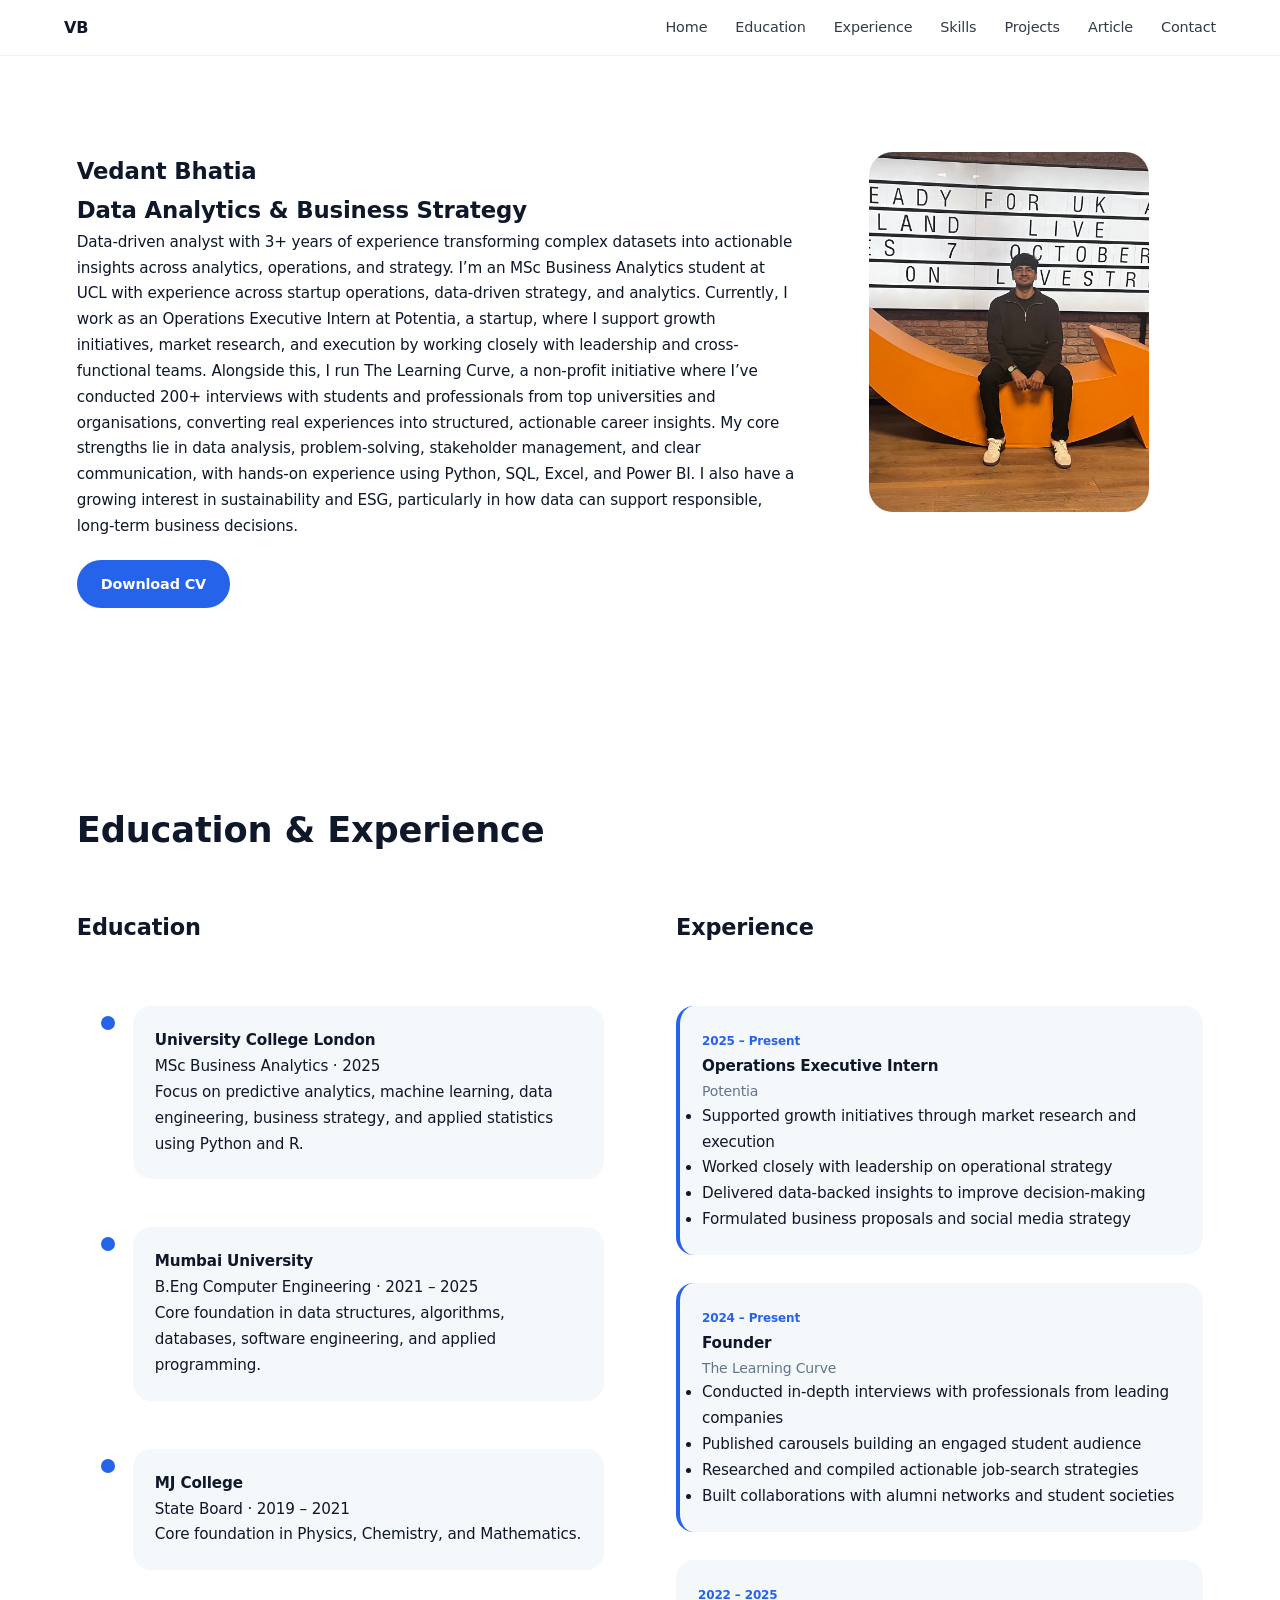
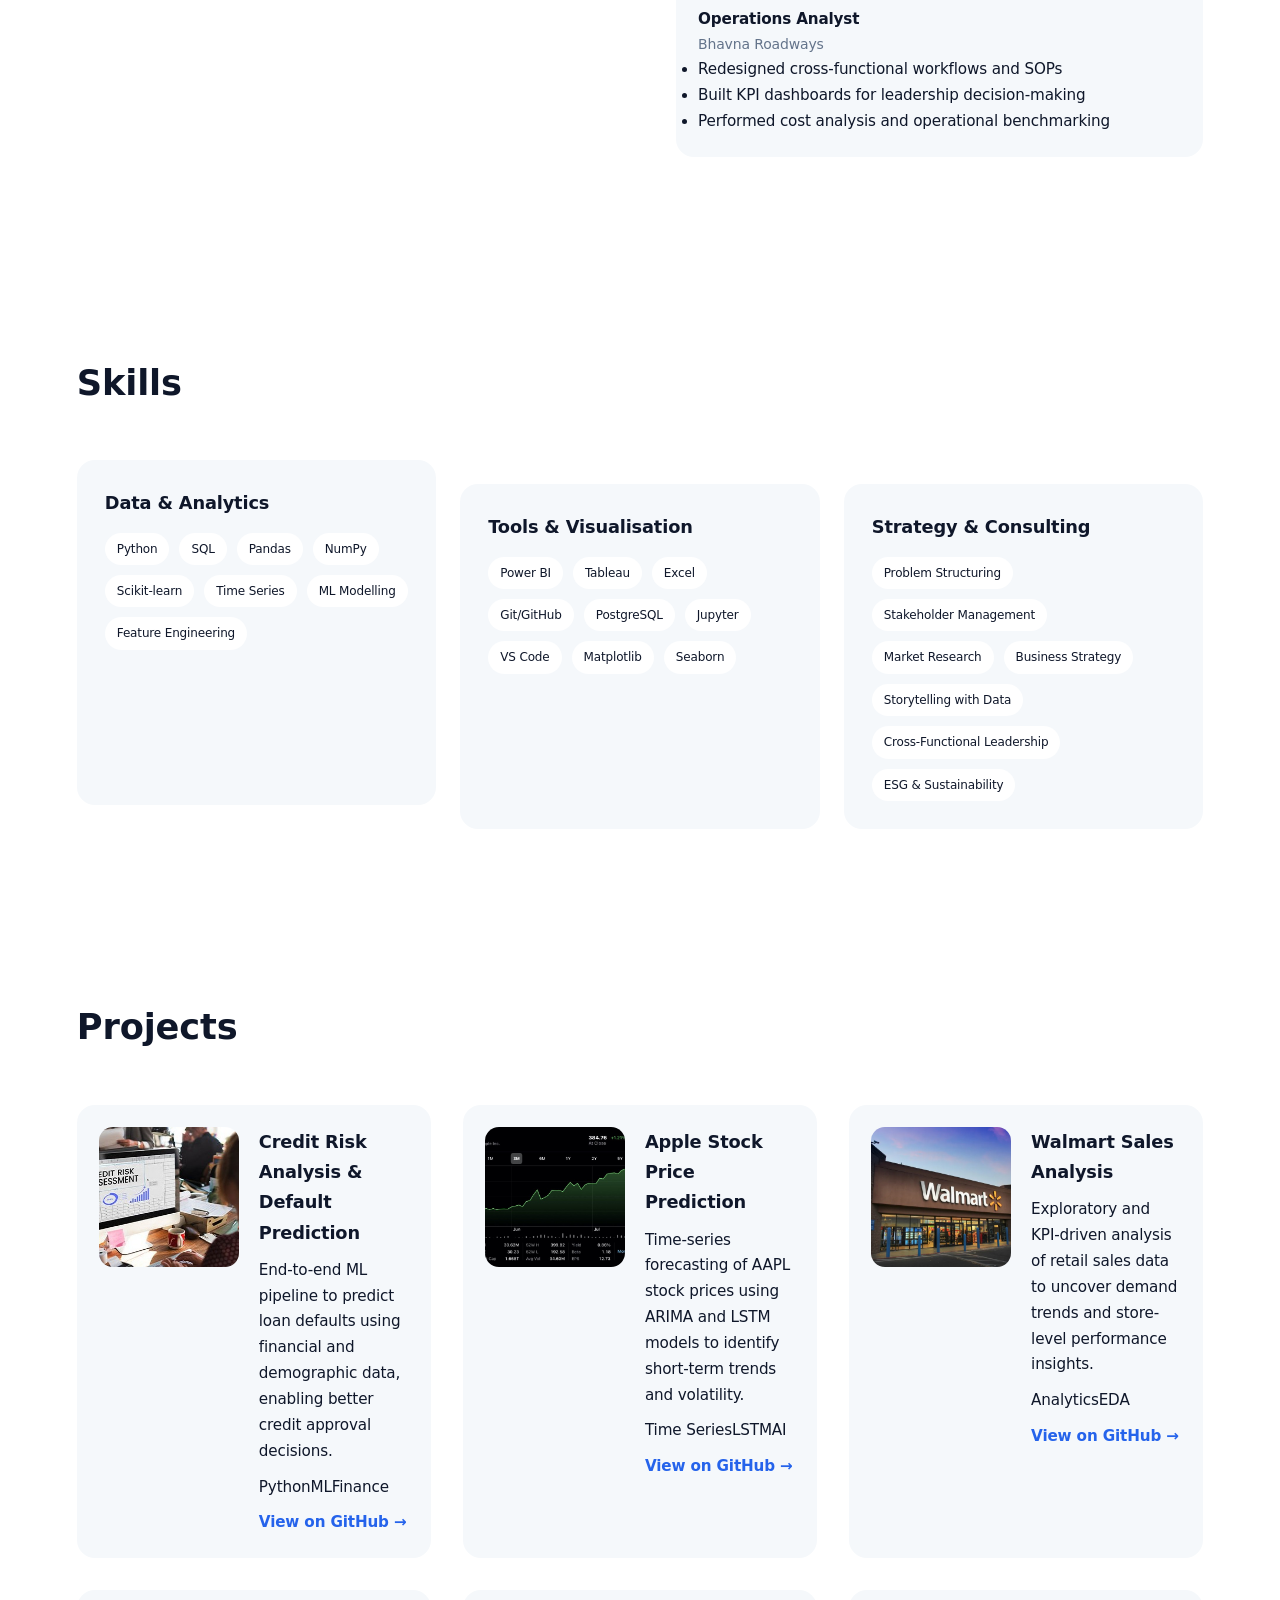
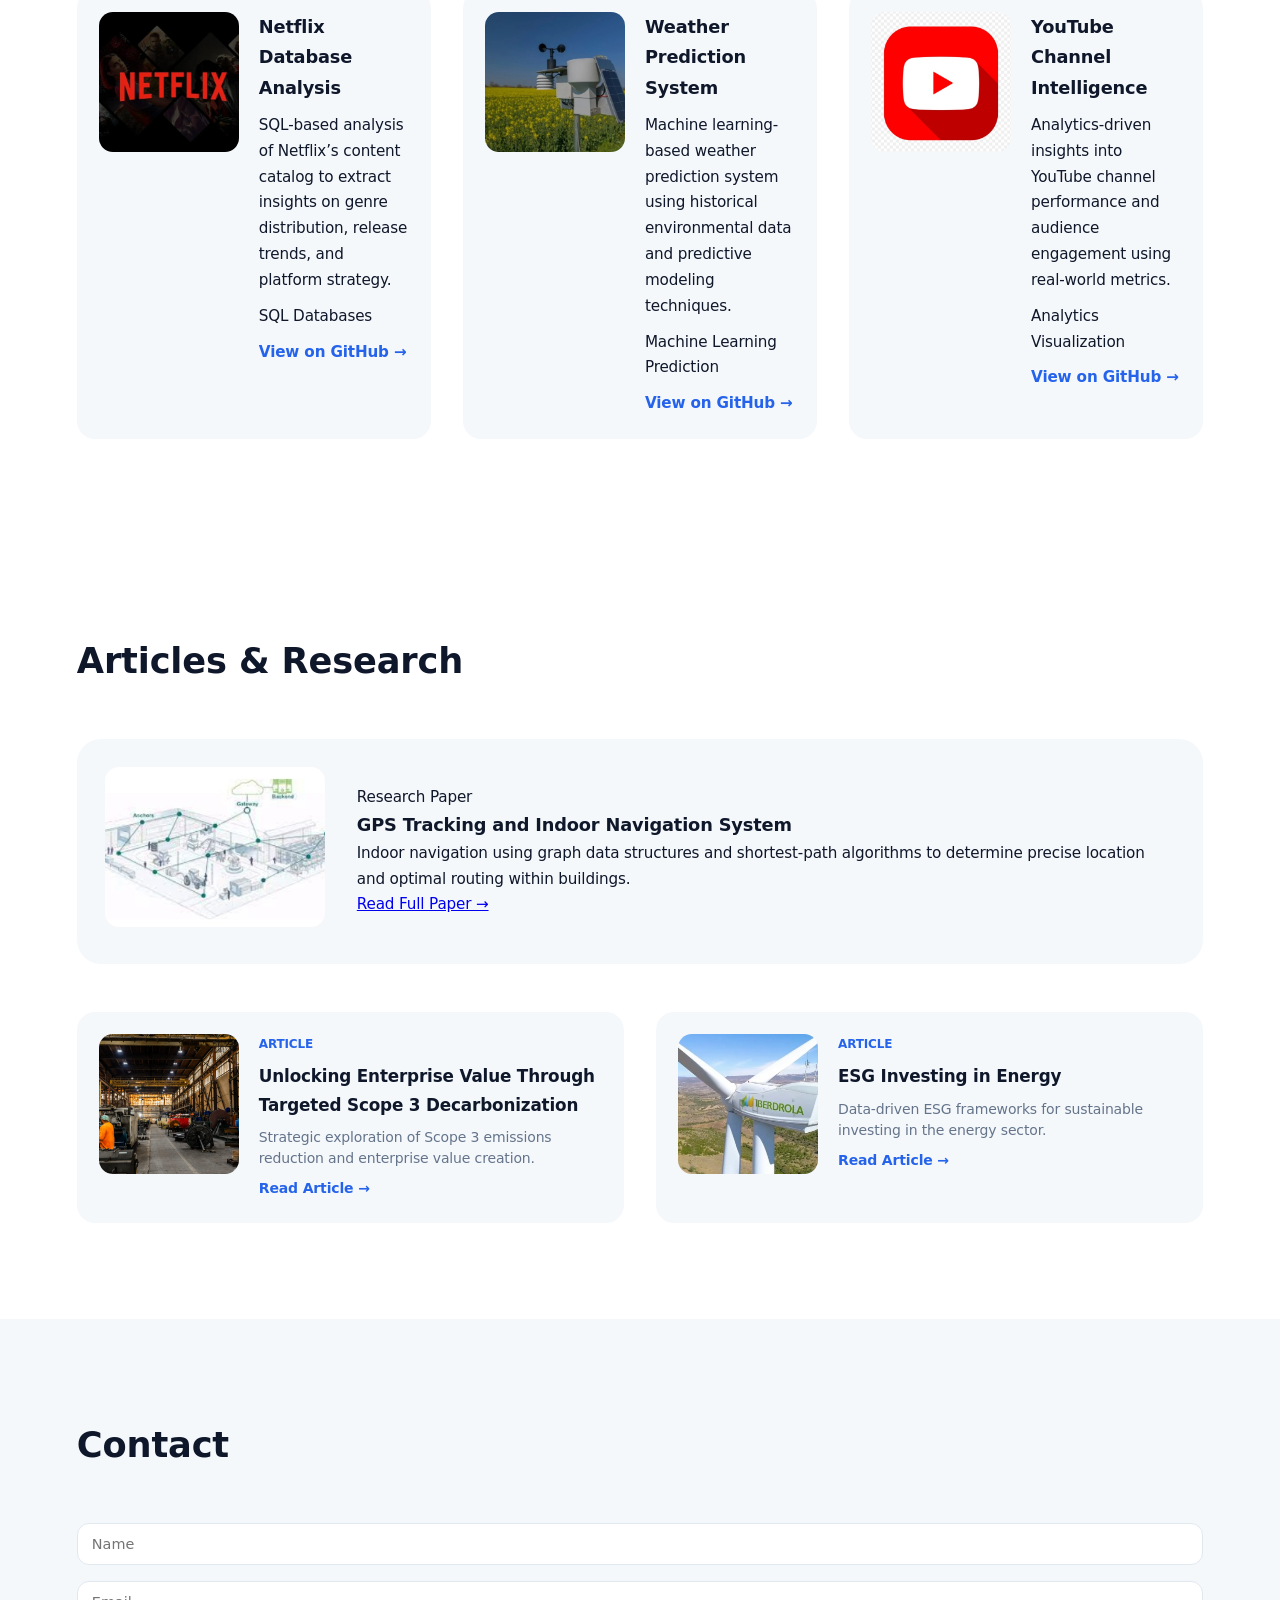
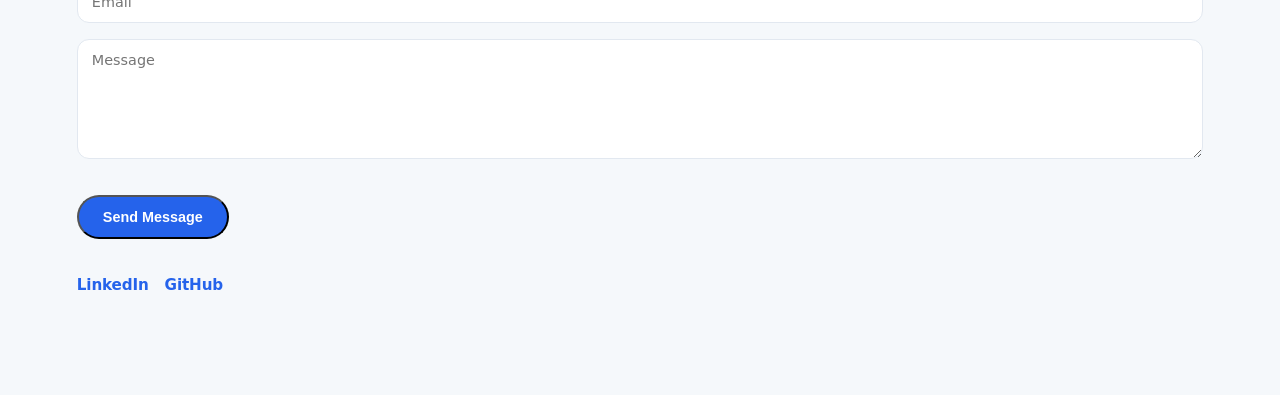
==== index.html @ 83ff069a "Add files via upload" ====
<!DOCTYPE html>
<html lang="en">
<head>
  <meta charset="UTF-8" />
  <meta name="viewport" content="width=device-width, initial-scale=1.0"/>
  <title>Vedant Bhatia | Analytics Portfolio</title>

  <link rel="stylesheet" href="styles.css">
</head>
<body>

<!-- NAVBAR -->
<nav class="navbar">
  <div class="nav-container">
    <div class="logo">VB</div>

    <ul class="nav-links">
      <li><a href="#hero">Home</a></li>
      <li><a href="#education-experience">Education</a></li>
      <li><a href="#education-experience">Experience</a></li>
      <li><a href="#skills">Skills</a></li>
      <li><a href="#projects">Projects</a></li>
      <li><a href="#articles">Article</a></li>
      <li><a href="#contact">Contact</a></li>
    </ul>
  </div>
</nav>


<!-- HERO -->
<section id="hero" class="section hero">
  <div class="hero-container">

    <!-- LEFT: TEXT -->
    <div class="hero-content fade-in">
      <h1>Vedant Bhatia</h1>
      <h2>Data Analytics & Business Strategy</h2>

      <p>
        Data-driven analyst with 3+ years of experience transforming complex datasets
        into actionable insights across analytics, operations, and strategy.
        I’m an MSc Business Analytics student at UCL with experience across startup
        operations, data-driven strategy, and analytics.
        Currently, I work as an Operations Executive Intern at Potentia, a startup, 
        where I support growth initiatives, market research, and execution by working closely 
        with leadership and cross-functional teams.
        Alongside this, I run The Learning Curve, a non-profit initiative where I’ve conducted 
        200+ interviews with students and professionals from top universities and organisations, 
        converting real experiences into structured, actionable career insights.
        My core strengths lie in data analysis, problem-solving, stakeholder management, 
        and clear communication, with hands-on experience using Python, SQL, Excel, and Power BI.
        I also have a growing interest in sustainability and ESG, particularly in how data can 
        support responsible, long-term business decisions.
        <!-- keep rest of text -->
      </p>

      <a href="your-cv.pdf" class="btn-primary" download>Download CV</a>


    </div>

    <!-- RIGHT: IMAGE -->
    <div class="hero-image fade-in delay-1">
      <img src="images/professional-img.jpg" alt="Vedant Bhatia">
    </div>

  </div>
</section>

<section id="education-experience" class="section">
  <h2 class="section-title">Education & Experience</h2>

  <div class="edu-exp-grid">

    <!-- ===================== -->
    <!-- EDUCATION COLUMN -->
    <!-- ===================== -->
    <div class="edu-column">
      <h3 class="column-title">Education</h3>

      <div class="education-timeline">

        <div class="edu-item reveal">
          <span class="edu-dot"></span>
          <div class="edu-card">
            <h4>University College London</h4>
            <span class="edu-meta">MSc Business Analytics · 2025</span>
            <p>
              Focus on predictive analytics, machine learning, data engineering,
              business strategy, and applied statistics using Python and R.
            </p>
          </div>
        </div>

        <div class="edu-item reveal">
          <span class="edu-dot"></span>
          <div class="edu-card">
            <h4>Mumbai University</h4>
            <span class="edu-meta">B.Eng Computer Engineering · 2021 – 2025</span>
            <p>
              Core foundation in data structures, algorithms, databases,
              software engineering, and applied programming.
            </p>
          </div>
        </div>

        <div class="edu-item reveal">
          <span class="edu-dot"></span>
          <div class="edu-card">
            <h4>MJ College</h4>
            <span class="edu-meta">State Board · 2019 – 2021</span>
            <p>
              Core foundation in Physics, Chemistry, and Mathematics.
            </p>
          </div>
        </div>

      </div>
    </div>

    <!-- ===================== -->
    <!-- EXPERIENCE COLUMN -->
    <!-- ===================== -->
    <div class="exp-column">
      <h3 class="column-title">Experience</h3>

      <div class="career-column">

        <div class="career-card highlight reveal">
          <span class="career-meta">2025 – Present</span>
          <h4>Operations Executive Intern</h4>
          <p class="career-org">Potentia</p>
          <ul class="career-points">
            <li>Supported growth initiatives through market research and execution</li>
            <li>Worked closely with leadership on operational strategy</li>
            <li>Delivered data-backed insights to improve decision-making</li>
            <li>Formulated business proposals and social media strategy</li>
          </ul>
        </div>

        <div class="career-card highlight reveal">
          <span class="career-meta">2024 – Present</span>
          <h4>Founder</h4>
          <p class="career-org">The Learning Curve</p>
          <ul class="career-points">
            <li>Conducted in-depth interviews with professionals from leading companies</li>
            <li>Published carousels building an engaged student audience</li>
            <li>Researched and compiled actionable job-search strategies</li>
            <li>Built collaborations with alumni networks and student societies</li>
          </ul>
        </div>

        <div class="career-card reveal">
          <span class="career-meta">2022 – 2025</span>
          <h4>Operations Analyst</h4>
          <p class="career-org">Bhavna Roadways</p>
          <ul class="career-points">
            <li>Redesigned cross-functional workflows and SOPs</li>
            <li>Built KPI dashboards for leadership decision-making</li>
            <li>Performed cost analysis and operational benchmarking</li>
          </ul>
        </div>

      </div>
    </div>

  </div>
</section>

<section id="skills" class="section">
  <h2 class="section-title">Skills</h2>

  <div class="skills-grid">

    <div class="skill-card">
      <h3>Data & Analytics</h3>
      <div class="skill-tags">
        <span>Python</span><span>SQL</span><span>Pandas</span><span>NumPy</span>
        <span>Scikit-learn</span><span>Time Series</span><span>ML Modelling</span>
        <span>Feature Engineering</span>
      </div>
    </div>

    <div class="skill-card reveal">
      <h3>Tools & Visualisation</h3>
      <div class="skill-tags">
        <span>Power BI</span><span>Tableau</span><span>Excel</span><span>Git/GitHub</span>
        <span>PostgreSQL</span><span>Jupyter</span><span>VS Code</span>
        <span>Matplotlib</span><span>Seaborn</span>
      </div>
    </div>

    <div class="skill-card reveal">
      <h3>Strategy & Consulting</h3>
      <div class="skill-tags">
        <span>Problem Structuring</span><span>Stakeholder Management</span>
        <span>Market Research</span><span>Business Strategy</span>
        <span>Storytelling with Data</span><span>Cross-Functional Leadership</span>
        <span>ESG & Sustainability</span>
      </div>
    </div>

  </div>
</section>


<!-- PROJECTS -->
<section id="projects" class="section">
  <h2 class="section-title">Projects</h2>

  <div class="projects-grid">

    <!-- Credit Risk -->
    <div class="project-card">
  <img src="images/credit-risk-1.jpg" alt="Credit Risk Analysis Project">

  <div class="project-content">
    <h3>Credit Risk Analysis & Default Prediction</h3>
    <p>
      End-to-end ML pipeline to predict loan defaults using financial and
      demographic data, enabling better credit approval decisions.
    </p>

    <div class="tags">
      <span>Python</span><span>ML</span><span>Finance</span>
    </div>

    <a href="https://github.com/vedantbhatiaa/Credit_Risk_Analysis_And_Default_Prediction"
       target="_blank">View on GitHub →</a>
  </div>
</div>


    <!-- Apple Stock -->
    <div class="project-card">
  <img src="images/AAPL-stock-1.jpg" alt="Apple Stock Prediction Project">

  <div class="project-content">
    <h3>Apple Stock Price Prediction</h3>

    <p>
      Time-series forecasting of AAPL stock prices using ARIMA and LSTM models
      to identify short-term trends and volatility.
    </p>

    <div class="tags">
      <span>Time Series</span><span>LSTM</span><span>AI</span>
    </div>

    <a href="https://github.com/vedantbhatiaa/AAPL_STOCK_PREDICTION"
       target="_blank">View on GitHub →</a>
  </div>
</div>


    <!-- Walmart -->
    <div class="project-card">
  <img src="images/walmart-sales--1.jpg" alt="Walmart Sales Analysis Project">

  <div class="project-content">
    <h3>Walmart Sales Analysis</h3>
    <p>
      Exploratory and KPI-driven analysis of retail sales data to uncover
      demand trends and store-level performance insights.
    </p>

    <div class="tags">
      <span>Analytics</span><span>EDA</span>
    </div>

    <a href="https://github.com/vedantbhatiaa/Walmart_sales_analysis"
       target="_blank">View on GitHub →</a>
  </div>
</div>


    
    <!-- Netflix -->
<div class="project-card">
  <img src="images/netflix-1.jpg" alt="Netflix Database Analysis Project">

  <div class="project-content">
    <h3>Netflix Database Analysis</h3>
    <p>
      SQL-based analysis of Netflix’s content catalog to extract insights
      on genre distribution, release trends, and platform strategy.
    </p>

    <div class="tags">
      <span>SQL</span>
      <span>Databases</span>
    </div>

    <a href="https://github.com/vedantbhatiaa/Netflix_DB_Analysis"
       target="_blank">View on GitHub →</a>
  </div>
</div>


    <!-- Weather -->
<div class="project-card">
  <img src="images/weather-prediction-1.jpg" alt="Weather Prediction System Project">

  <div class="project-content">
    <h3>Weather Prediction System</h3>
    <p>
      Machine learning-based weather prediction system using historical
      environmental data and predictive modeling techniques.
    </p>

    <div class="tags">
      <span>Machine Learning</span>
      <span>Prediction</span>
    </div>

    <a href="https://github.com/vedantbhatiaa/WeatherPredictionSystem-"
       target="_blank">View on GitHub →</a>
  </div>
</div>


    <!-- YouTube -->
<div class="project-card">
  <img src="images/youtube-analytics-1.jpg" alt="YouTube Channel Intelligence Project">

  <div class="project-content">
    <h3>YouTube Channel Intelligence</h3>
    <p>
      Analytics-driven insights into YouTube channel performance and
      audience engagement using real-world metrics.
    </p>

    <div class="tags">
      <span>Analytics</span>
      <span>Visualization</span>
    </div>

    <a href="https://github.com/vedantbhatiaa/Youtube-Channel-Intelligence"
       target="_blank">View on GitHub →</a>
  </div>
 </div>
</section>


<section id="articles" class="section">
  <h2 class="section-title">Articles & Research</h2>

  <!-- FEATURED RESEARCH PAPER -->
  <div class="featured-research">
    <div class="research-image">
      <img src="images/gps-navigation.jpg" alt="GPS Tracking and Indoor Navigation System">
    </div>

    <div class="research-content">
      <span class="research-type">Research Paper</span>
      <h3>GPS Tracking and Indoor Navigation System</h3>
      <p>
        Indoor navigation using graph data structures and shortest-path algorithms
        to determine precise location and optimal routing within buildings.
      </p>
      <a href="https://www.ijraset.com/research-paper/gps-tracking-and-indoor-navigation-system"
         target="_blank" class="research-link">
        Read Full Paper →
      </a>
    </div>
  </div>

  <!-- ARTICLES -->
  <div class="articles-grid-horizontal">

    <!-- Article 1 -->
    <div class="article-row">
      <div class="article-image">
        <img src="images/esg-scope3.jpg"
             alt="Unlocking Enterprise Value Through Targeted Scope 3 Decarbonization">
      </div>

      <div class="article-content">
        <span class="article-type">Article</span>
        <h3>Unlocking Enterprise Value Through Targeted Scope 3 Decarbonization</h3>
        <p>
          Strategic exploration of Scope 3 emissions reduction and enterprise value creation.
        </p>
        <a href="https://vedantbhatia.substack.com/p/unlocking-enterprise-value-through"
           target="_blank">
          Read Article →
        </a>
      </div>
    </div>

    <!-- Article 2 -->
    <div class="article-row">
      <div class="article-image">
        <img src="images/esg-investing.jpg" alt="ESG Investing in Energy">
      </div>

      <div class="article-content">
        <span class="article-type">Article</span>
        <h3>ESG Investing in Energy</h3>
        <p>
          Data-driven ESG frameworks for sustainable investing in the energy sector.
        </p>
        <a href="https://vedantbhatia.substack.com/p/esg-investing-in-energy"
           target="_blank">
          Read Article →
        </a>
      </div>
    </div>

  </div>
</section>

<section id="contact" class="section section-soft">
  <h2 class="section-title">Contact</h2>

  <form class="contact-form fade-in">
    <input type="text" placeholder="Name" required>
    <input type="email" placeholder="Email" required>
    <textarea placeholder="Message" rows="4" required></textarea>

    <button type="submit" class="btn-primary">Send Message</button>

    <div class="contact-links">
      <a href="https://www.linkedin.com/in/vedantbhatia09/" target="_blank">LinkedIn</a>
      <a href="https://github.com/vedantbhatiaa" target="_blank">GitHub</a>
    </div>
  </form>
</section>
---- styles.css ----
/* ======================================
   DESIGN TOKENS
====================================== */
:root {
  --font-xs: 0.75rem;
  --font-sm: 0.875rem;
  --font-base: 0.95rem;
  --font-md: 1.05rem;
  --font-lg: 1.4rem;
  --font-xl: 2.2rem;
  --font-xxl: 2.8rem;

  --bg: #ffffff;
  --bg-soft: #f5f8fb;
  --text: #0f172a;
  --muted: #64748b;
  --accent: #2563eb;

  --radius-md: 18px;
  --radius-lg: 24px;
}

/* ======================================
   RESET
====================================== */
* {
  margin: 0;
  padding: 0;
  box-sizing: border-box;
}

html { scroll-behavior: smooth; }

body {
  font-family: Inter, system-ui, -apple-system, BlinkMacSystemFont, sans-serif;
  font-size: var(--font-base);
  line-height: 1.7;
  letter-spacing: -0.01em;
  color: var(--text);
  background: var(--bg);
}
/* ===============================
   PRIMARY BUTTON (DOWNLOAD CV)
================================ */

.btn-primary {
  display: inline-block;
  margin-top: 20px;
  padding: 12px 24px;

  font-size: 0.9rem;
  font-weight: 600;
  text-decoration: none;

  color: #fff;
  background: var(--accent);
  border-radius: 999px;

  transition:
    transform 0.25s ease,
    box-shadow 0.25s ease,
    background 0.25s ease;
}

.btn-primary:hover {
  transform: translateY(-2px);
  box-shadow: 0 12px 25px rgba(37, 99, 235, 0.35);
  background: #1e4ed8;
}

/* ======================================
   GLOBAL SECTIONS
====================================== */
.section {
  padding: 96px 6%;
  position: relative;
  z-index: 1;
}

.section-title {
  font-size: var(--font-xl);
  font-weight: 700;
  margin-bottom: 48px;
}

/* ======================================
   NAVBAR
====================================== */
/* ===============================
   NAVBAR (FINAL CLEAN VERSION)
================================ */

.navbar {
  position: sticky;
  top: 0;
  z-index: 1000;
  background: rgba(255, 255, 255, 0.95);
  backdrop-filter: blur(8px);
  border-bottom: 1px solid rgba(0, 0, 0, 0.05);
}

.nav-container {
  max-width: 1200px;
  margin: 0 auto;
  padding: 14px 24px;

  display: flex;
  align-items: center;
}

/* Logo on the LEFT */
.logo {
  font-weight: 700;
  font-size: 1rem;
}

/* Nav links on the RIGHT */
.nav-links {
  list-style: none;
  display: flex;
  align-items: center;
  gap: 28px;
  margin-left: auto; /* 🔥 pushes nav to right */
}

.nav-links li {
  list-style: none;
}

.nav-links a {
  text-decoration: none;
  font-size: 0.9rem;
  font-weight: 500;
  color: var(--text);
  opacity: 0.85;
  position: relative;
  padding: 4px 0;
}

.nav-links a:hover {
  opacity: 1;
}

/* Underline hover animation */
.nav-links a::after {
  content: "";
  position: absolute;
  left: 0;
  bottom: -6px;
  width: 0%;
  height: 2px;
  background: var(--accent);
  transition: width 0.3s ease;
}

.nav-links a:hover::after {
  width: 100%;
}


/* ======================================
   HERO (UNCHANGED)
====================================== */
.hero-container {
  max-width: 1200px;
  margin: 0 auto;
  display: grid;
  grid-template-columns: minmax(0, 720px) 280px;
  gap: 72px;
}

.hero-image {
  width: 280px;
  height: 360px;
  border-radius: var(--radius-lg);
  overflow: hidden;
  transition: transform .35s ease, box-shadow .35s ease;
}

.hero-image:hover {
  transform: translateY(-6px);
  box-shadow: 0 25px 50px rgba(15,23,42,0.15);
}

.hero-image img {
  width: 100%;
  height: 100%;
  object-fit: cover;
}

/* ======================================
   PROJECTS (FIXED VISIBILITY)
====================================== */
.projects-grid {
  display: grid;
  grid-template-columns: repeat(3, 1fr);
  gap: 32px;
}

.project-card {
  background: var(--bg-soft);
  border-radius: var(--radius-md);
  padding: 22px;
  display: flex;
  gap: 20px;
  align-items: flex-start;

  /* FAIL-SAFE: visible by default */
  opacity: 1;
  transform: none;

  transition: transform .35s ease, box-shadow .35s ease;
}

.project-card:hover {
  transform: translateY(-6px);
  box-shadow: 0 20px 40px rgba(15,23,42,0.08);
}

.project-card img {
  width: 140px;
  height: 140px;
  border-radius: 14px;
  object-fit: cover;
  flex-shrink: 0;
}

.project-content {
  display: flex;
  flex-direction: column;
  gap: 10px;
}

.project-content a {
  font-weight: 600;
  color: var(--accent);
  text-decoration: none;
}

/* ======================================
   EDUCATION & EXPERIENCE
====================================== */

.edu-exp-grid {
  max-width: 1200px;
  margin: 0 auto;
  display: grid;
  grid-template-columns: 1fr 1fr;
  gap: 72px;
}

.column-title {
  font-size: var(--font-lg);
  font-weight: 700;
  margin-bottom: 36px;
}

/* ---------- EDUCATION TIMELINE ---------- */

.education-timeline {
  position: relative;
  padding-left: 24px;
}

.edu-item {
  position: relative;
  padding-left: 32px;
  margin-bottom: 48px;

  opacity: 0;
  transform: translateY(20px);
  transition: opacity .6s ease, transform .6s ease;
}

.edu-item.visible {
  opacity: 1;
  transform: translateY(0);
}

.edu-dot {
  position: absolute;
  left: 0;
  top: 10px;
  width: 14px;
  height: 14px;
  background: var(--accent);
  border-radius: 50%;
}

.edu-card {
  background: var(--bg-soft);
  padding: 22px;
  border-radius: var(--radius-md);
  transition: transform .35s ease, box-shadow .35s ease;
}

.edu-item:hover .edu-card {
  transform: translateY(-4px);
  box-shadow: 0 18px 36px rgba(15,23,42,0.08);
}

/* ---------- EXPERIENCE ---------- */

.career-card {
  background: var(--bg-soft);
  padding: 22px;
  border-radius: var(--radius-md);
  margin-bottom: 28px;

  opacity: 0;
  transform: translateY(20px);
  transition: opacity .6s ease, transform .6s ease, box-shadow .35s ease;
}

.career-card.visible {
  opacity: 1;
  transform: translateY(0);
}

.career-card:hover {
  transform: translateY(-4px);
  box-shadow: 0 18px 36px rgba(15,23,42,0.08);
}

.career-card.highlight {
  border-left: 4px solid var(--accent);
}

.career-meta {
  font-size: var(--font-xs);
  font-weight: 600;
  color: var(--accent);
}

.career-org {
  font-size: var(--font-sm);
  color: var(--muted);
}


/* ===============================
   SKILLS – TAG LAYOUT RESTORE
================================ */

.skill-tags {
  display: flex;
  flex-wrap: wrap;
  gap: 10px;
  margin-top: 14px;
}

.skill-tags span {
  font-size: 0.75rem;
  padding: 6px 12px;
  background: #ffffff;
  border-radius: 999px;
  font-weight: 500;
  white-space: nowrap;
}

/* ===============================
   SKILLS (NO SCROLL ANIMATION)
================================ */

.skills-grid {
  display: flex;
  flex-direction: row;
  gap: 24px;

  /* CRITICAL */
  flex-wrap: nowrap;
  width: 100%;
}

.skill-card {
  /* CRITICAL */
  flex: 1 1 0%;
  min-width: 0;

  background: var(--bg-soft);
  padding: 28px;
  border-radius: var(--radius-md);

  transition:
    flex-grow 0.45s ease,
    transform 0.35s ease,
    box-shadow 0.35s ease;
}


/* Normalize when hovering anywhere */
.skills-grid:hover .skill-card {
  flex-grow: 1;
}

/* Hover expansion */
.skill-card:hover {
  flex-grow: 2.2;
  transform: translateY(-4px);
  box-shadow: 0 20px 40px rgba(15, 23, 42, 0.08);
}

/* Mobile-safe */
@media (max-width: 900px) {
  .skills-grid {
    flex-direction: column;
  }

  .skill-card,
  .skill-card:hover {
    flex-grow: 1;
    transform: none;
  }
}

/* ===============================
   ARTICLES & RESEARCH (HORIZONTAL)
================================ */

/* Research stays as-is */
.featured-research {
  display: flex;
  gap: 32px;
  background: var(--bg-soft);
  padding: 28px;
  border-radius: var(--radius-lg);
  margin-bottom: 48px;
  align-items: center;
}

.research-image img {
  width: 220px;
  height: 160px;
  object-fit: cover;
  border-radius: 14px;
}
/* ===============================
   RESEARCH CARD HOVER
================================ */

.featured-research {
  transition: transform 0.35s ease, box-shadow 0.35s ease;
}

.featured-research:hover {
  transform: translateY(-6px);
  box-shadow: 0 22px 45px rgba(15, 23, 42, 0.08);
}

/* Articles grid (2 columns) */
.articles-grid-horizontal {
  display: grid;
  grid-template-columns: repeat(2, 1fr);
  gap: 32px;
}

/* Each article row */
.article-row {
  display: flex;
  gap: 20px;
  background: var(--bg-soft);
  padding: 22px;
  border-radius: var(--radius-md);

  transition: transform 0.3s ease, box-shadow 0.3s ease;
}

.article-row:hover {
  transform: translateY(-4px);
  box-shadow: 0 18px 36px rgba(15, 23, 42, 0.08);
}

/* Image (left) */
.article-image img {
  width: 140px;
  height: 140px;
  object-fit: cover;
  border-radius: 14px;
  flex-shrink: 0;
}

/* Content (right) */
.article-content {
  display: flex;
  flex-direction: column;
  gap: 8px;
}

.article-type {
  font-size: var(--font-xs);
  font-weight: 600;
  color: var(--accent);
  text-transform: uppercase;
}

.article-content h3 {
  font-size: var(--font-md);
  font-weight: 700;
}

.article-content p {
  font-size: var(--font-sm);
  color: var(--muted);
  line-height: 1.5;
}

.article-content a {
  font-size: var(--font-sm);
  font-weight: 600;
  color: var(--accent);
  text-decoration: none;
}

.article-content a:hover {
  text-decoration: underline;
}

/* Responsive */
@media (max-width: 900px) {
  .articles-grid-horizontal {
    grid-template-columns: 1fr;
  }
}

/* ===============================
   CONTACT SECTION (FINAL POLISH)
================================ */

.section-soft {
  background: var(--bg-soft);
}

.contact-container {
  max-width: 640px;
  margin-top: 32px;
}

.contact-form {
  display: flex;
  flex-direction: column;
  gap: 16px;
}

.contact-row {
  display: flex;
  gap: 16px;
}

.contact-form input,
.contact-form textarea {
  width: 100%;
  padding: 12px 14px;
  font-size: 0.9rem;
  font-family: inherit;

  border-radius: 12px;
  border: 1px solid #e2e8f0;
  background: #fff;

  transition: border-color 0.25s ease, box-shadow 0.25s ease;
}

.contact-form textarea {
  min-height: 120px;
  resize: vertical;
}

.contact-form input:focus,
.contact-form textarea:focus {
  outline: none;
  border-color: var(--accent);
  box-shadow: 0 0 0 3px rgba(37, 99, 235, 0.12);
}

/* Button alignment */
.contact-form .btn-primary {
  align-self: flex-start;
}

/* Social links */
.contact-links {
  margin-top: 18px;
  display: flex;
  gap: 16px;
}

.contact-links a {
  font-weight: 600;
  color: var(--accent);
  text-decoration: none;
}

.contact-links a:hover {
  text-decoration: underline;
}

/* Responsive */
@media (max-width: 600px) {
  .contact-row {
    flex-direction: column;
  }
}


/* ======================================
   RESPONSIVE
====================================== */
@media (max-width: 900px) {
  .projects-grid,
  .articles-grid {
    grid-template-columns: 1fr;
  }

  .featured-research {
    flex-direction: column;
  }

}
/* ======================================
   SAFE SCROLL REVEAL (FINAL)
====================================== */

.reveal {
  opacity: 0;
  transform: translateY(24px);
}

.reveal.visible {
  opacity: 1;
  transform: translateY(0);
  transition: opacity 0.7s ease, transform 0.7s ease;
}
/* ======================================
   EDU / EXP / SKILLS VISIBILITY PATCH
   (NON-DESTRUCTIVE)
====================================== */

/* Ensure layout exists */
.edu-exp-grid,
.education-timeline,
.edu-column,
.exp-column,
.skills-grid {
  min-height: 1px;
}

/* Visibility default (safe) */
.edu-item,
.career-card,
.skill-card {
  opacity: 1;
}


/* Restore hover effects */
.edu-card,
.career-card,
.skill-card {
  transition: transform 0.35s ease, box-shadow 0.35s ease;
}

.edu-card:hover,
.career-card:hover {
  transform: translateY(-4px);
  box-shadow: 0 18px 36px rgba(15,23,42,0.08);
}


/* ===============================
   SKILLS – FORCE SQUEEZE (DEBUG)
================================ */

.skills-grid {
  display: flex !important;
  flex-wrap: nowrap !important;
}

.skill-card {
  flex: 1 1 0% !important;
  width: auto !important;
  max-width: none !important;
  min-width: 0 !important;
}

.skills-grid:hover .skill-card {
  flex-grow: 1 !important;
}

.skill-card:hover {
  flex-grow: 4 !important;
}
/* ===============================
   SKILLS – FINAL SQUEEZE FIX
================================ */

#skills .skills-grid {
  display: flex;
  gap: 24px;
}

#skills .skill-card {
  flex: 1;
  transition: flex-grow 0.45s ease, transform 0.3s ease, box-shadow 0.3s ease;
}

#skills .skills-grid:hover .skill-card {
  flex-grow: 1;
}

#skills .skill-card:hover {
  flex-grow: 2.2;
  transform: translateY(-4px);
  box-shadow: 0 20px 40px rgba(15,23,42,0.08);
}
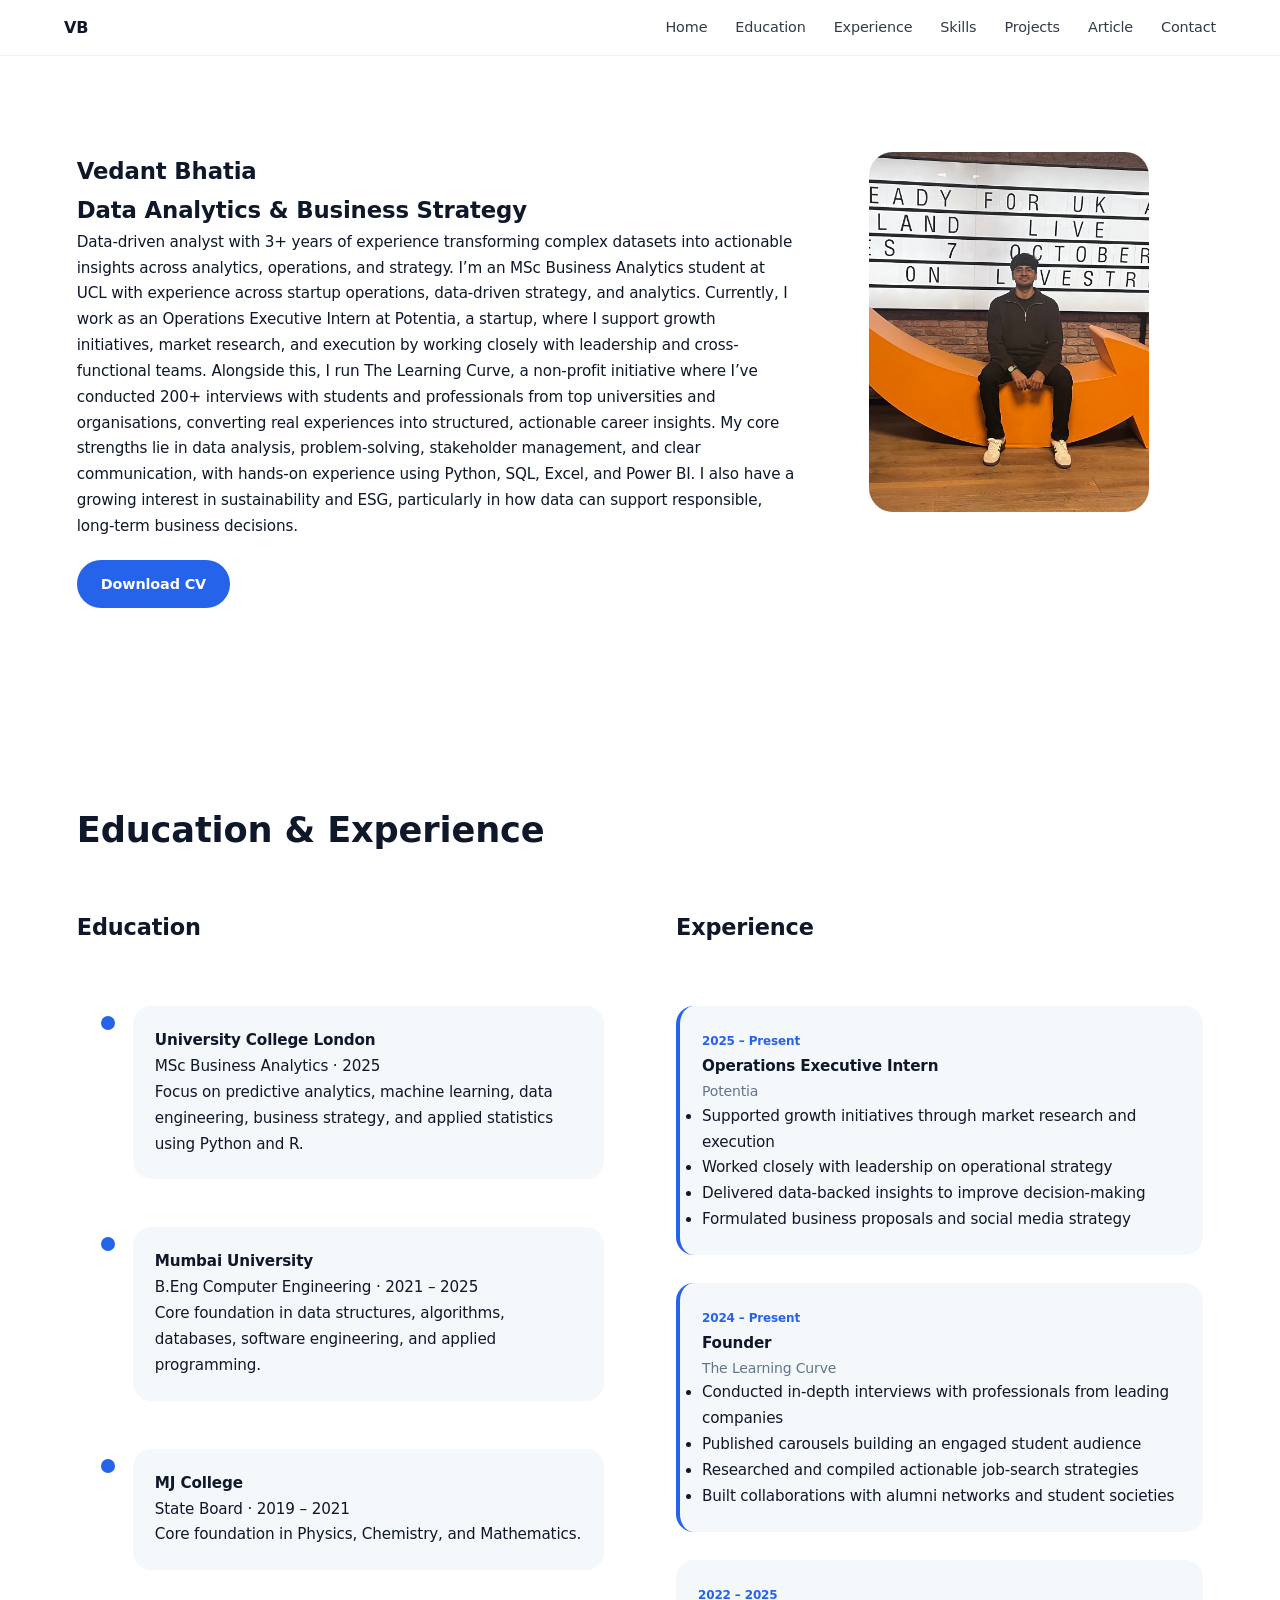
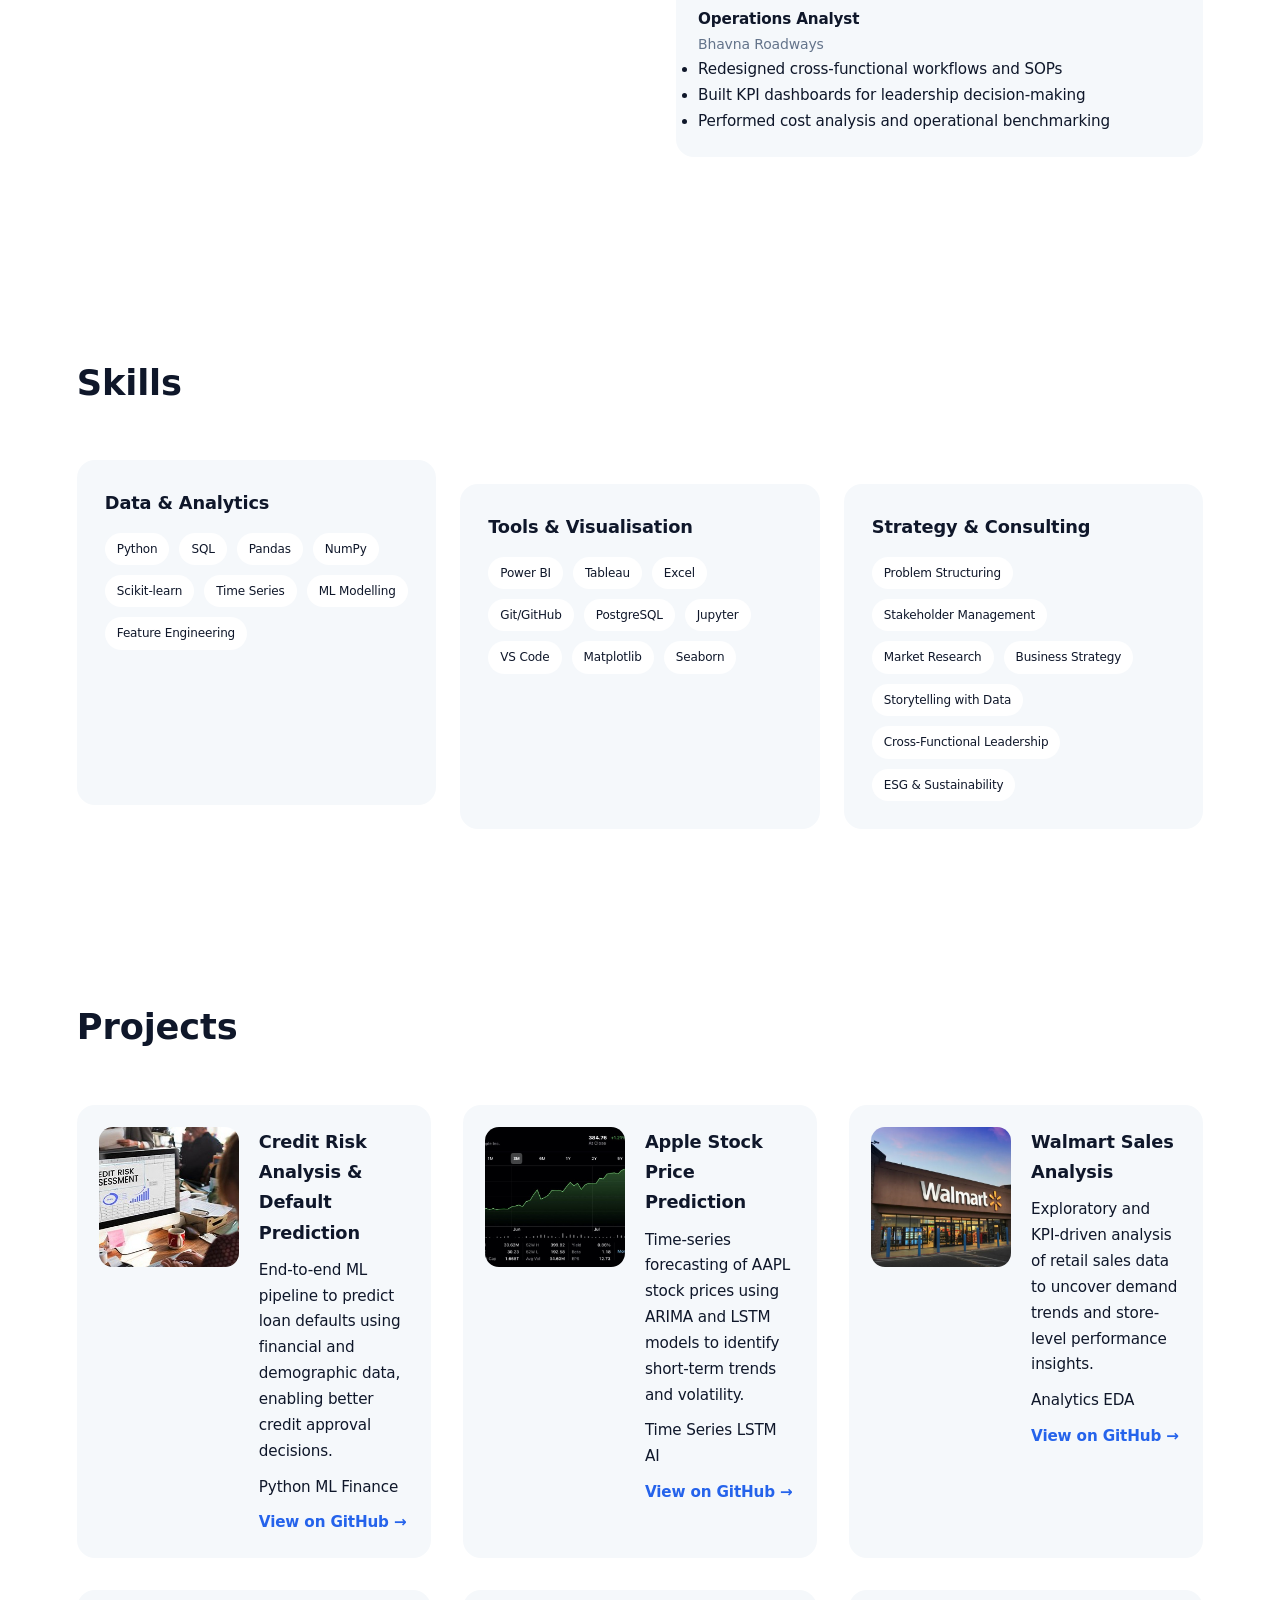
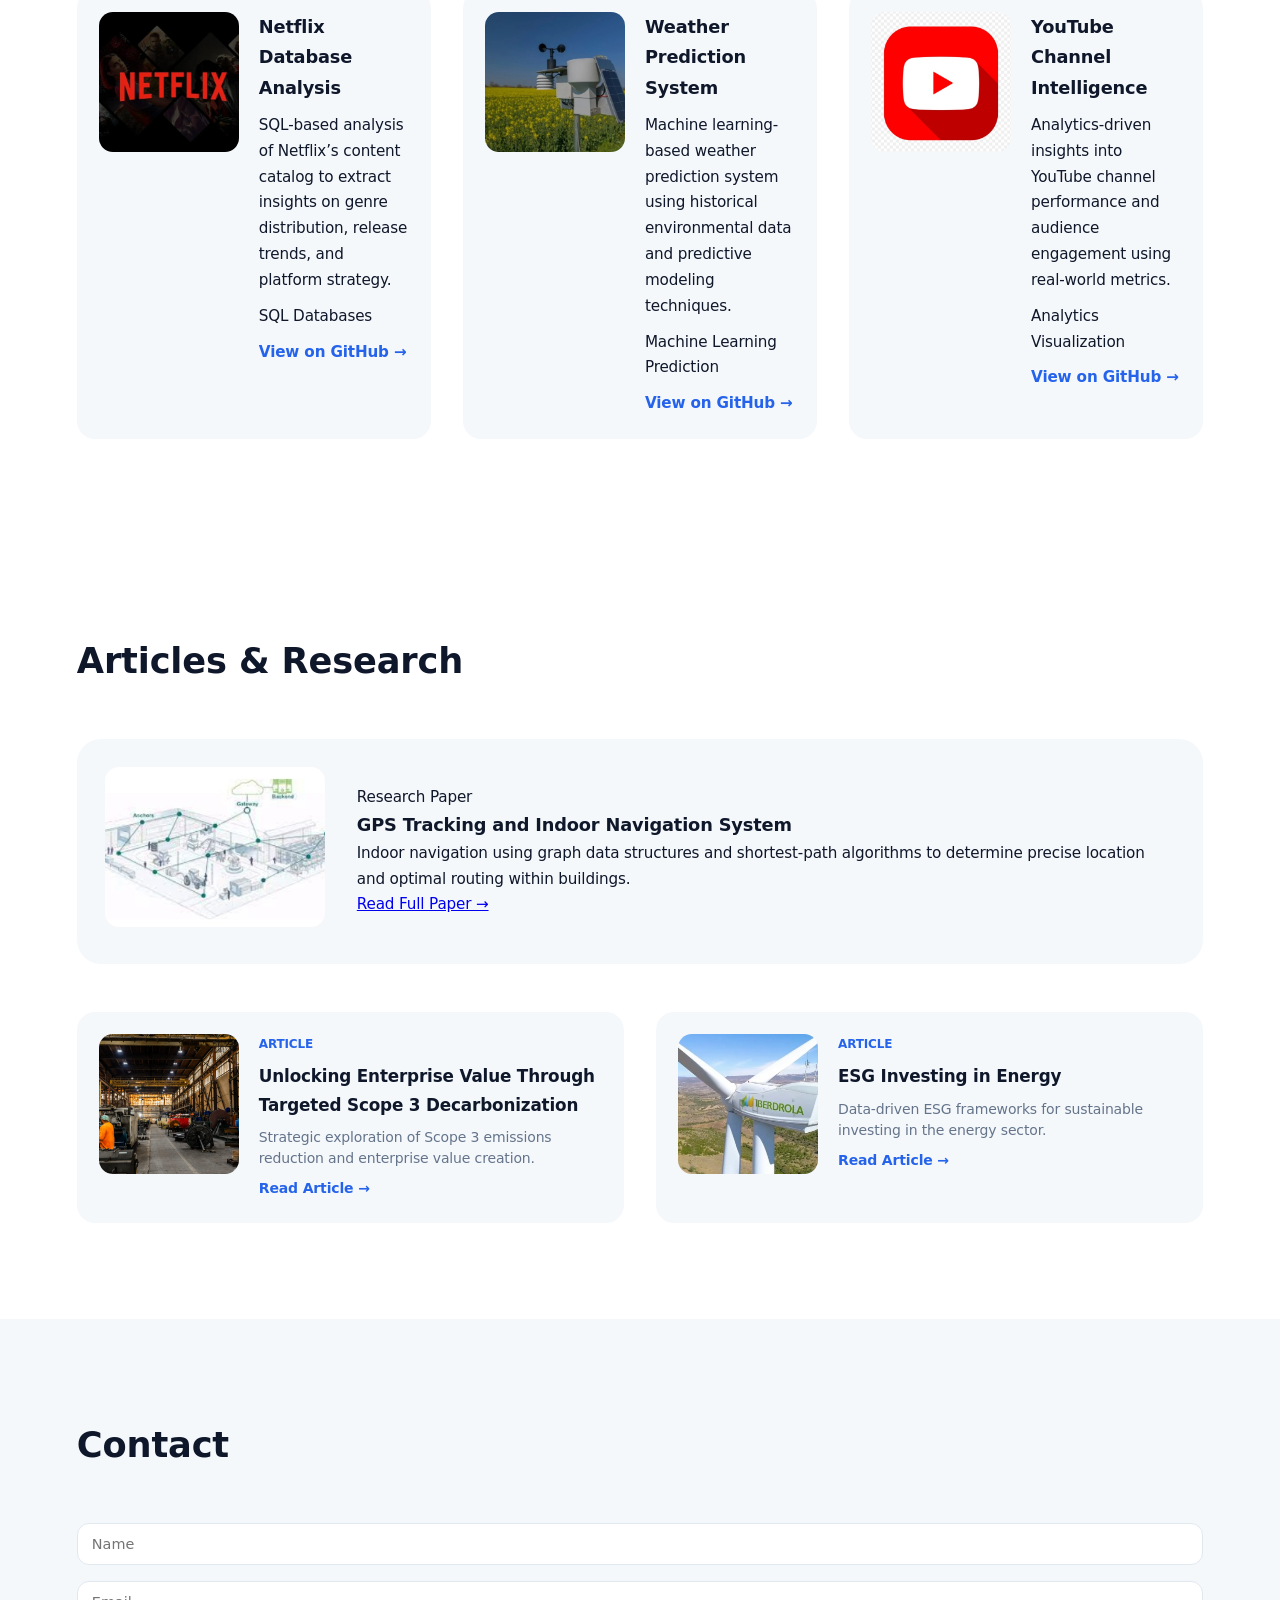
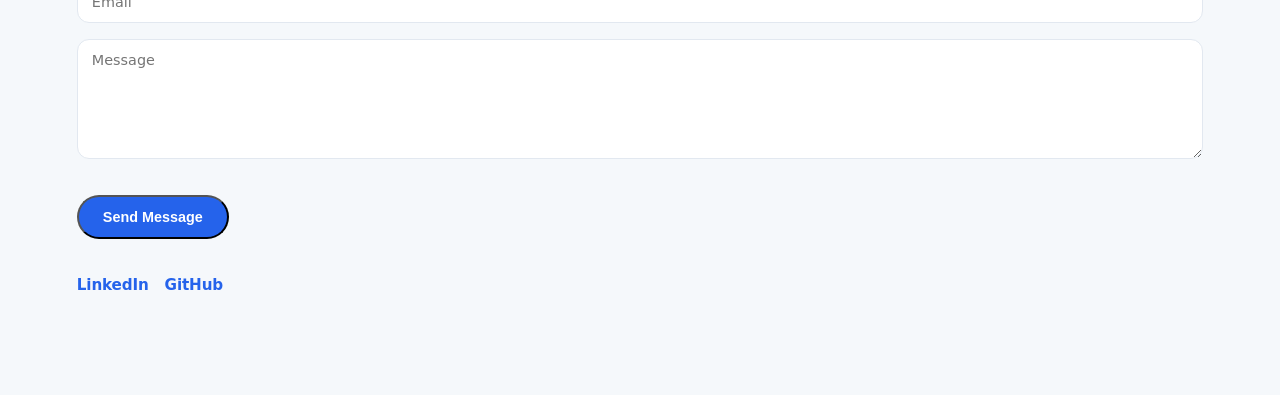
==== commit 14dda69d: "Update index.html" ====
--- a/index.html
+++ b/index.html
@@ -54,7 +54,7 @@
         <!-- keep rest of text -->
       </p>
 
-      <a href="your-cv.pdf" class="btn-primary" download>Download CV</a>
+      <a href="Vedant_Bhatia_CV.pdf" class="btn-primary" download>Download CV</a>
 
 
     </div>
@@ -222,7 +222,7 @@
     </p>
 
     <div class="tags">
-      <span>Python</span><span>ML</span><span>Finance</span>
+      <span>Python</span> <span>ML</span> <span>Finance</span>
     </div>
 
     <a href="https://github.com/vedantbhatiaa/Credit_Risk_Analysis_And_Default_Prediction"
@@ -244,7 +244,7 @@
     </p>
 
     <div class="tags">
-      <span>Time Series</span><span>LSTM</span><span>AI</span>
+      <span>Time Series</span> <span>LSTM</span> <span>AI</span>
     </div>
 
     <a href="https://github.com/vedantbhatiaa/AAPL_STOCK_PREDICTION"
@@ -265,7 +265,7 @@
     </p>
 
     <div class="tags">
-      <span>Analytics</span><span>EDA</span>
+      <span>Analytics</span> <span>EDA</span>
     </div>
 
     <a href="https://github.com/vedantbhatiaa/Walmart_sales_analysis"
@@ -426,3 +426,4 @@
     </div>
   </form>
 </section>
+
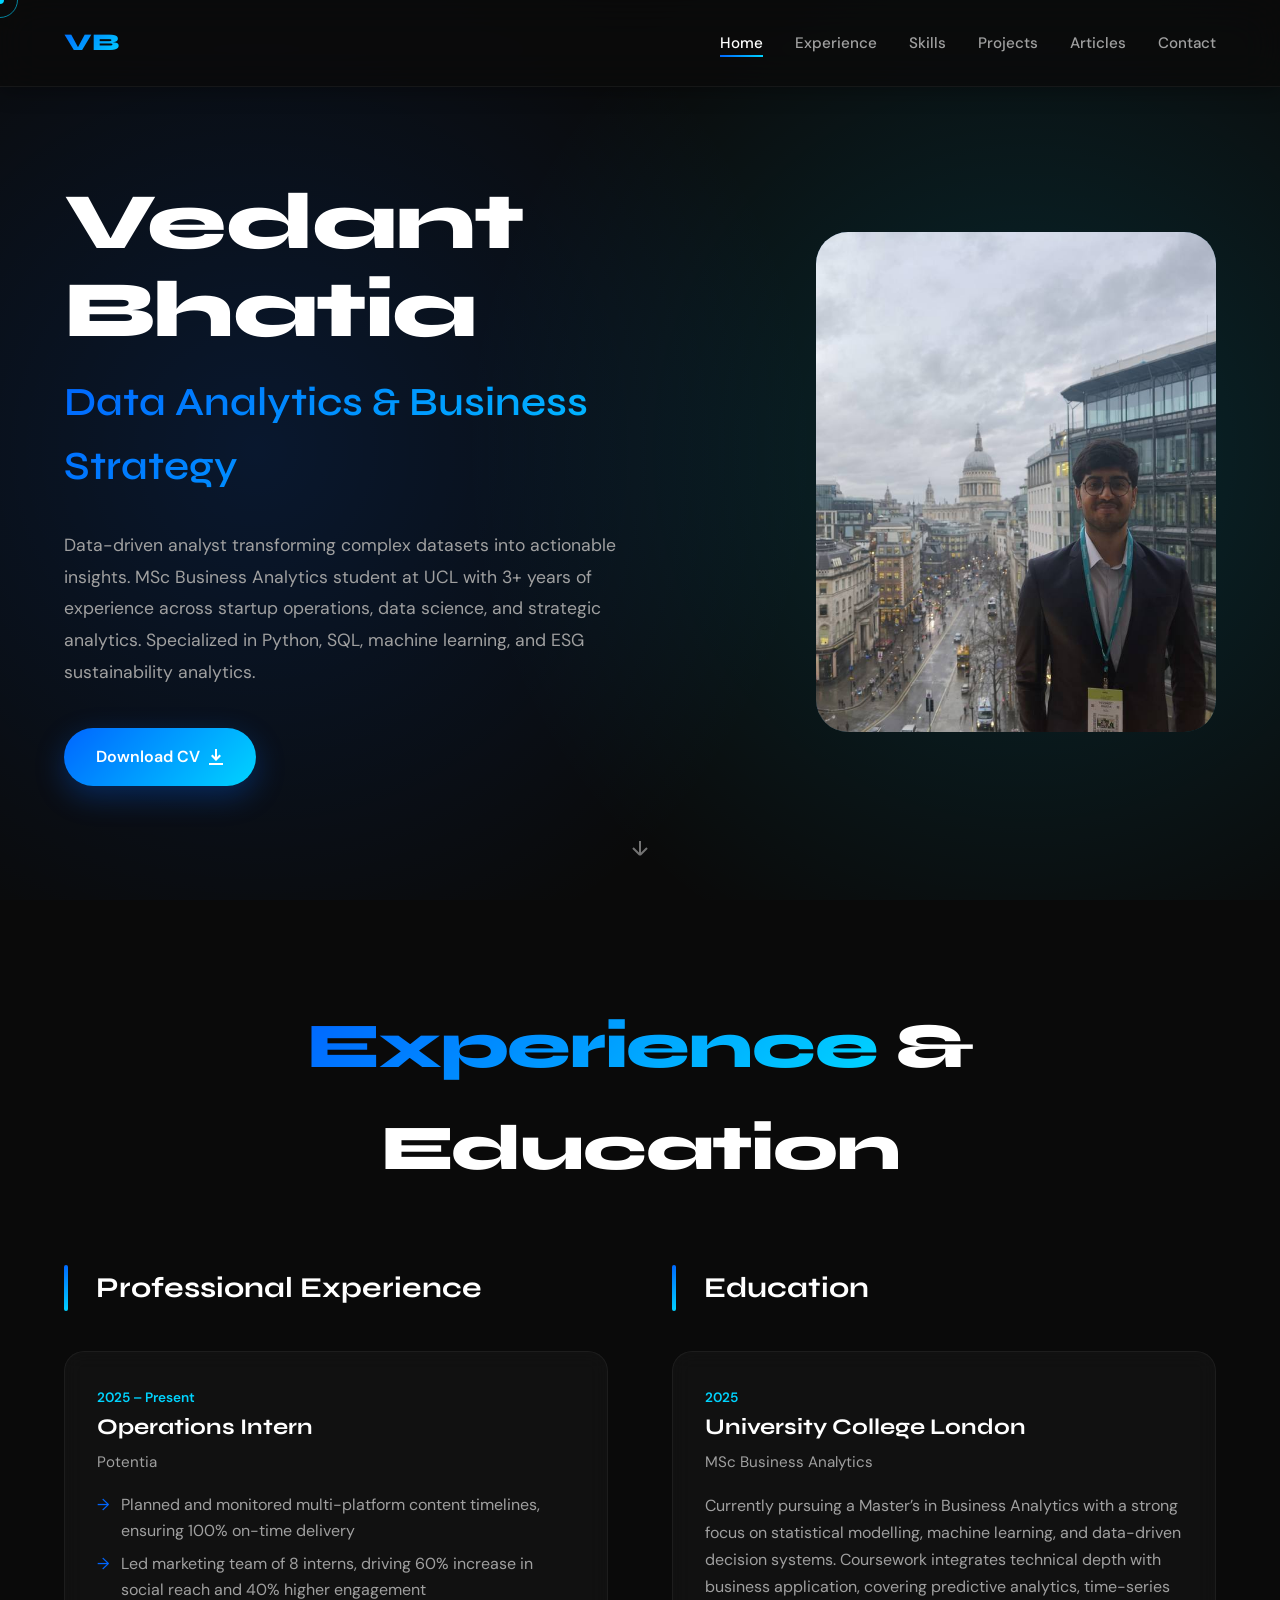
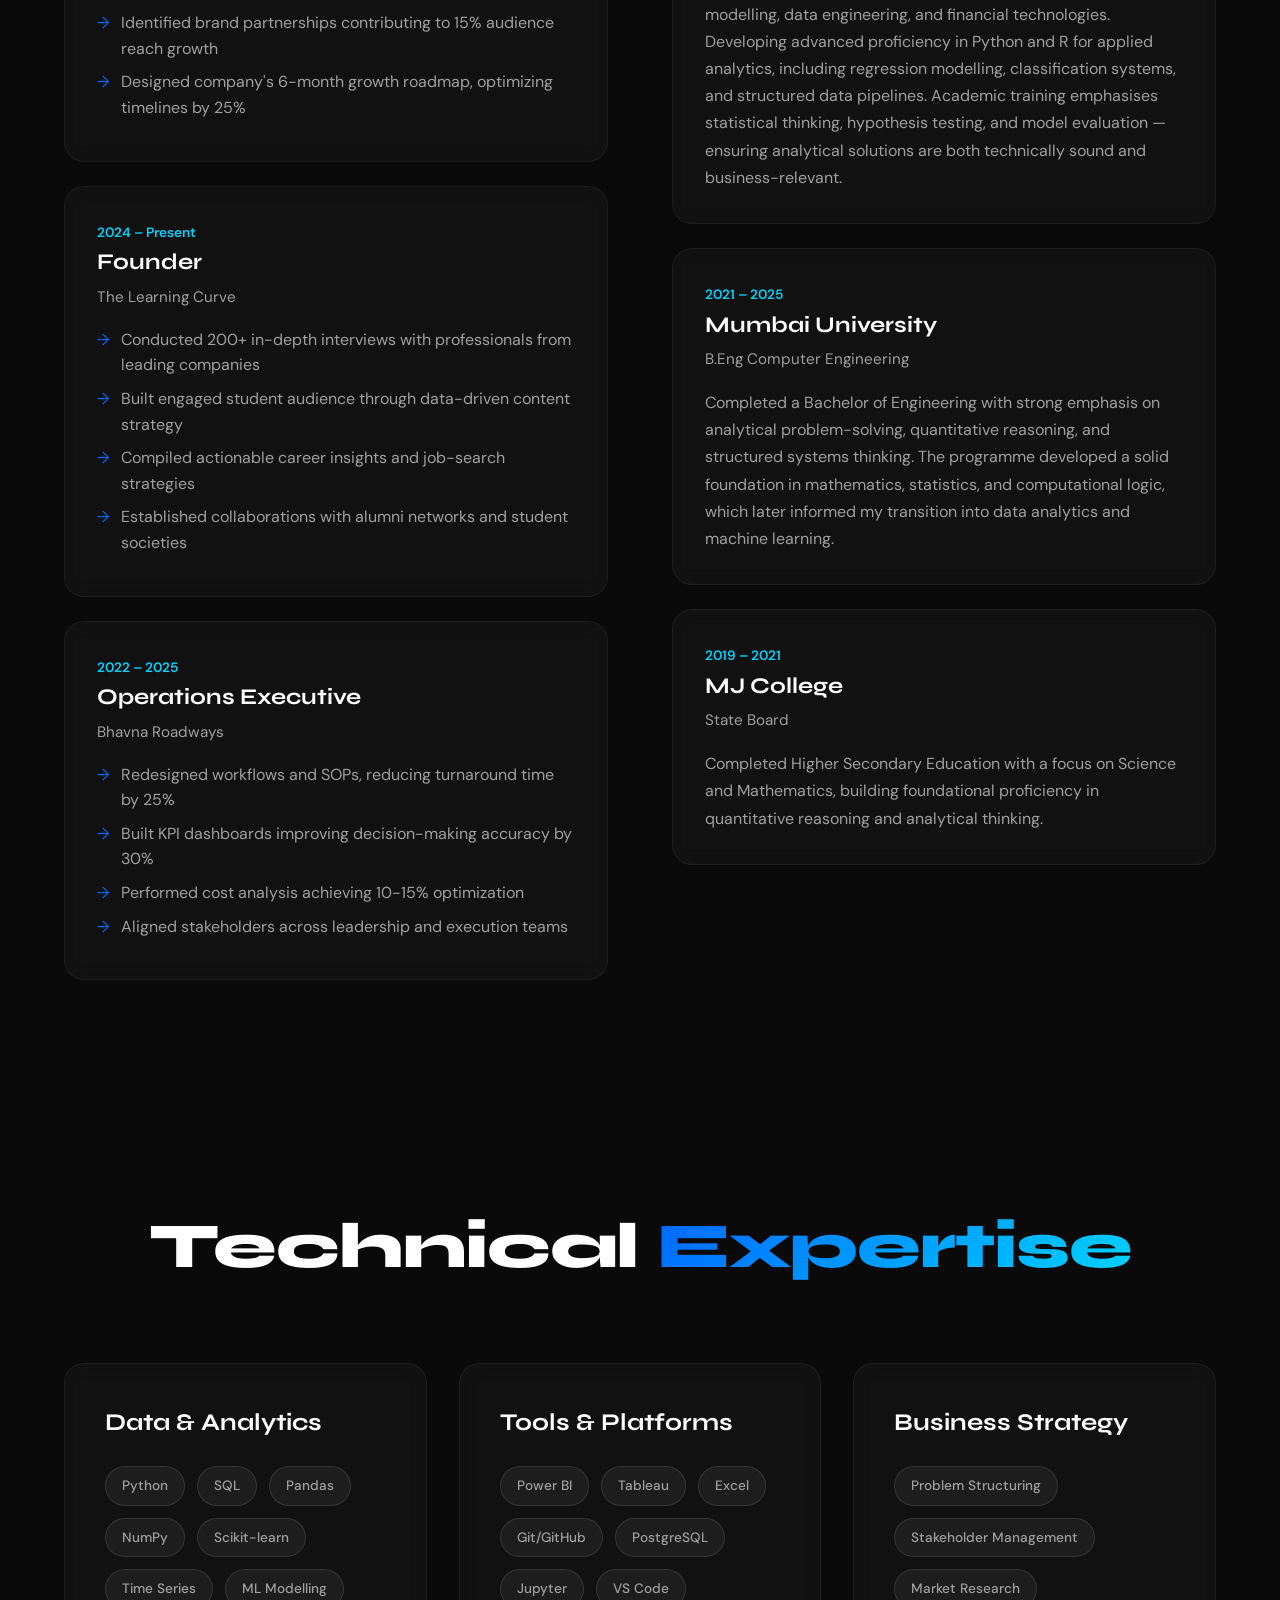
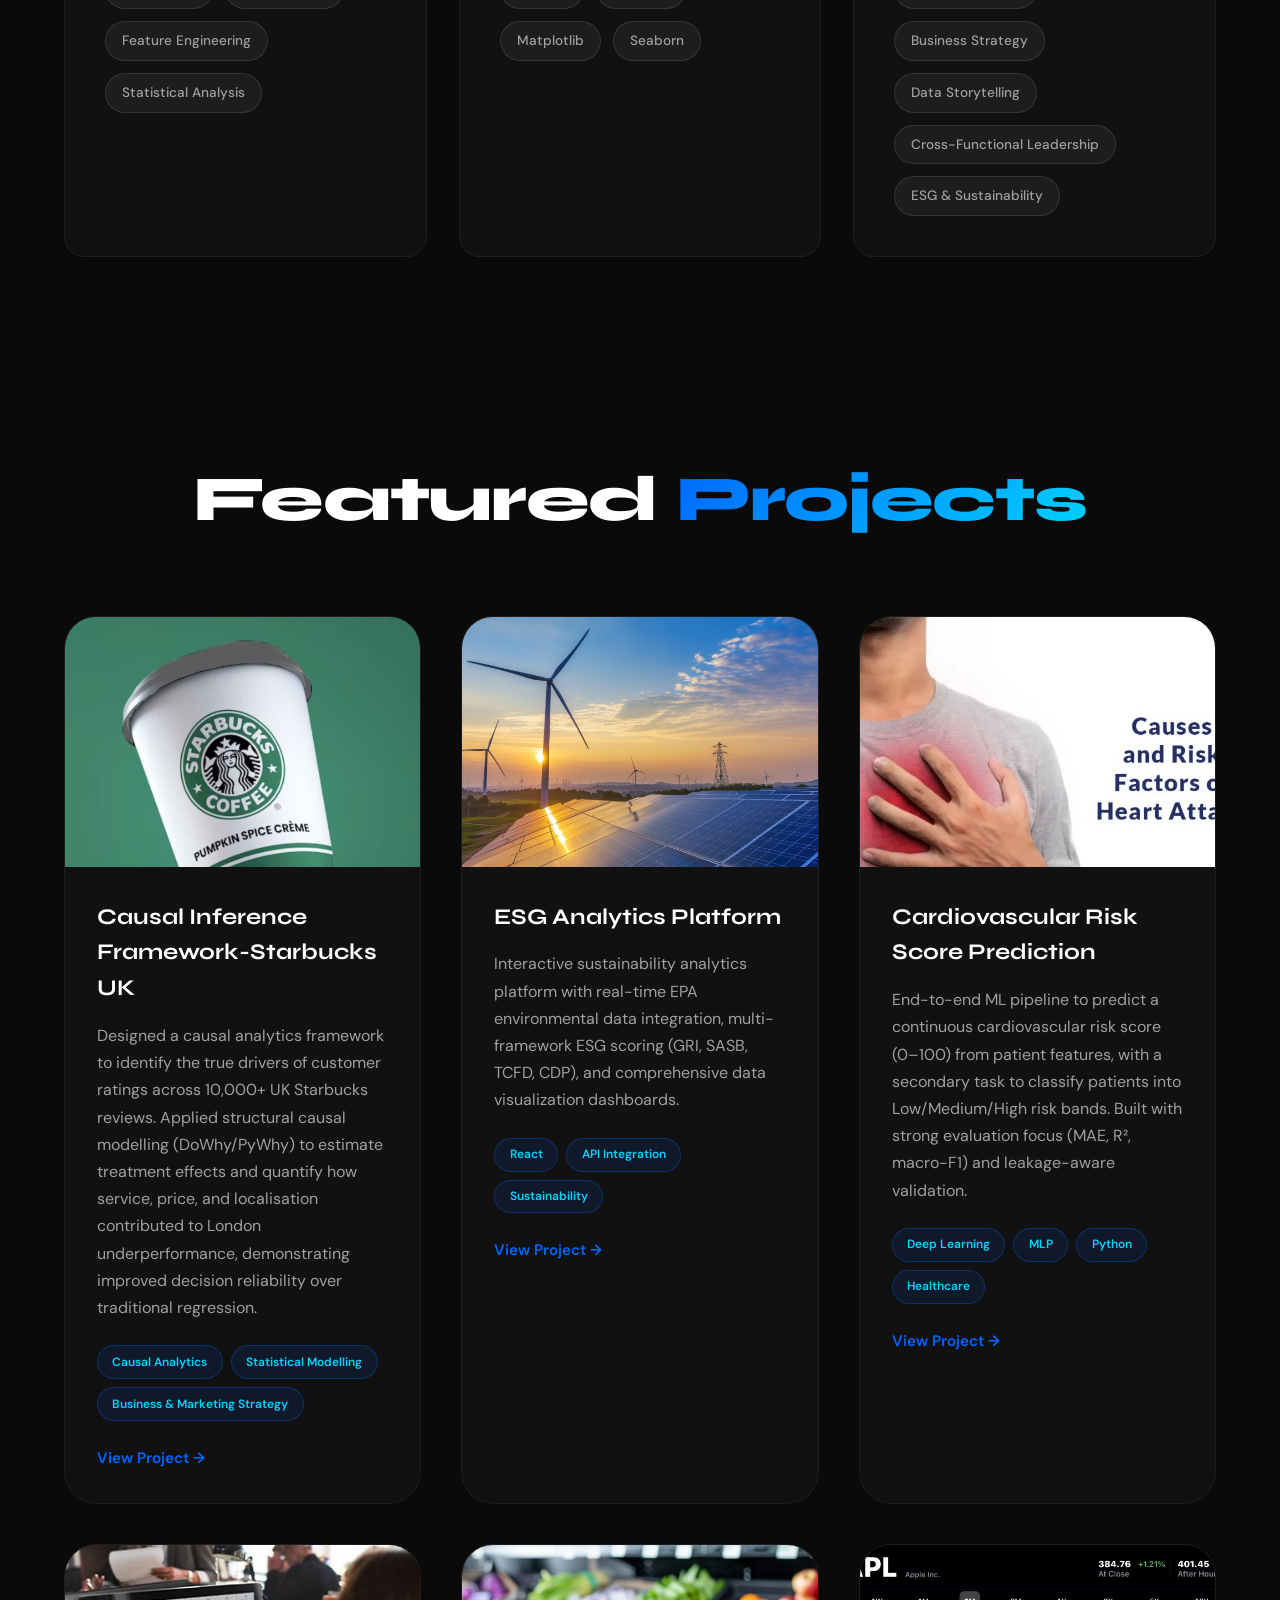
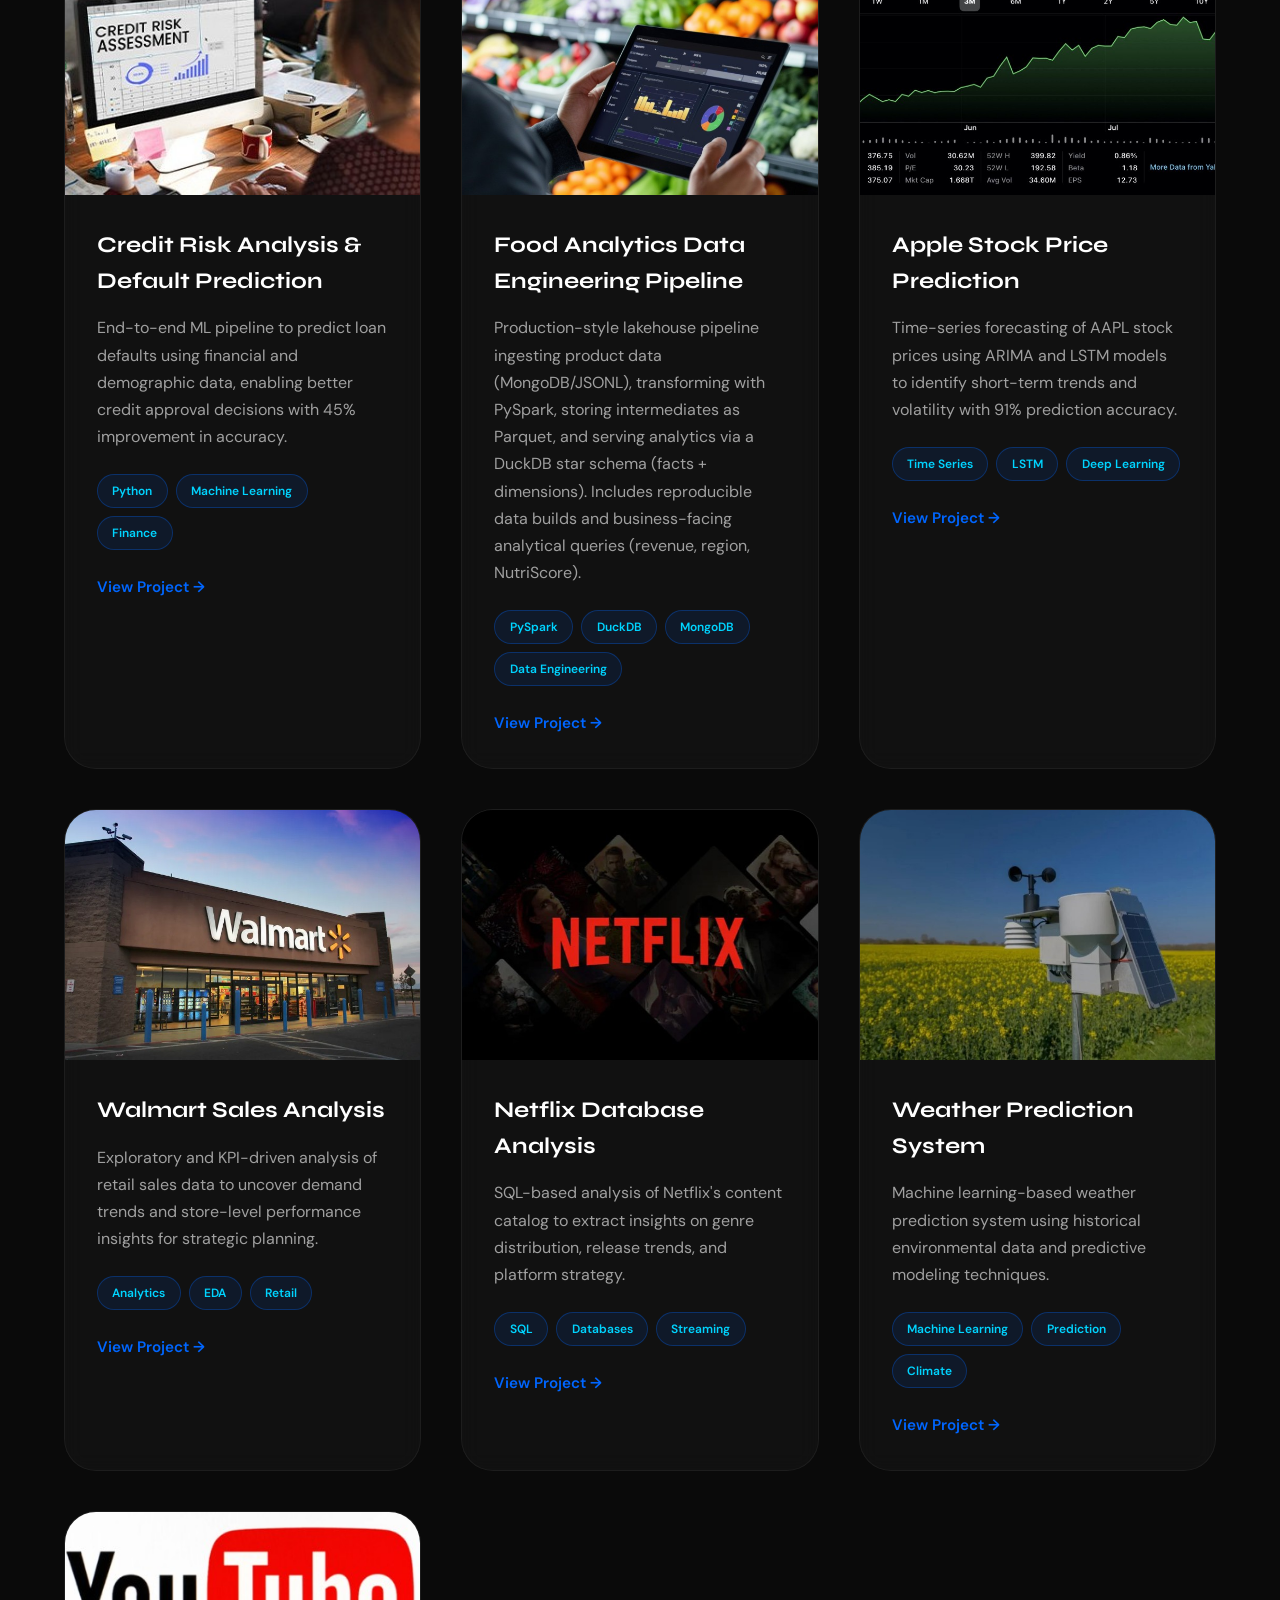
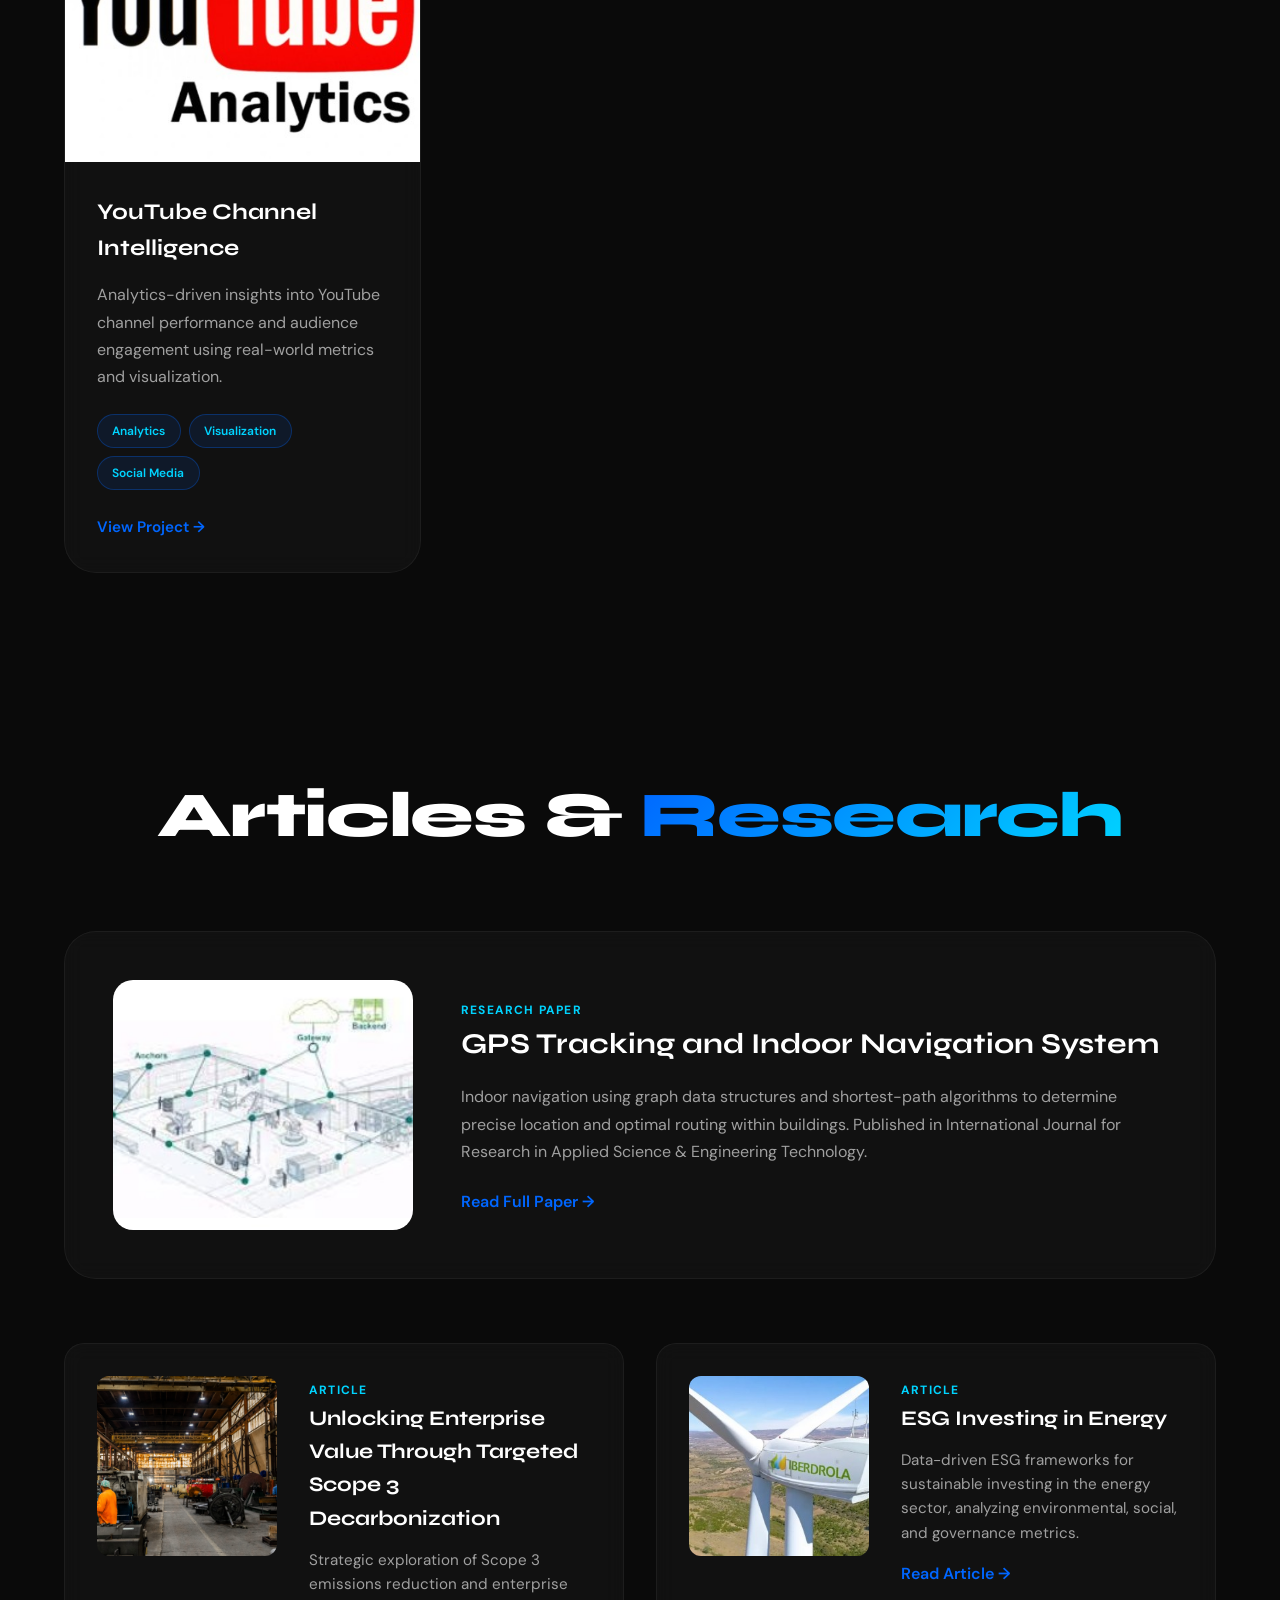
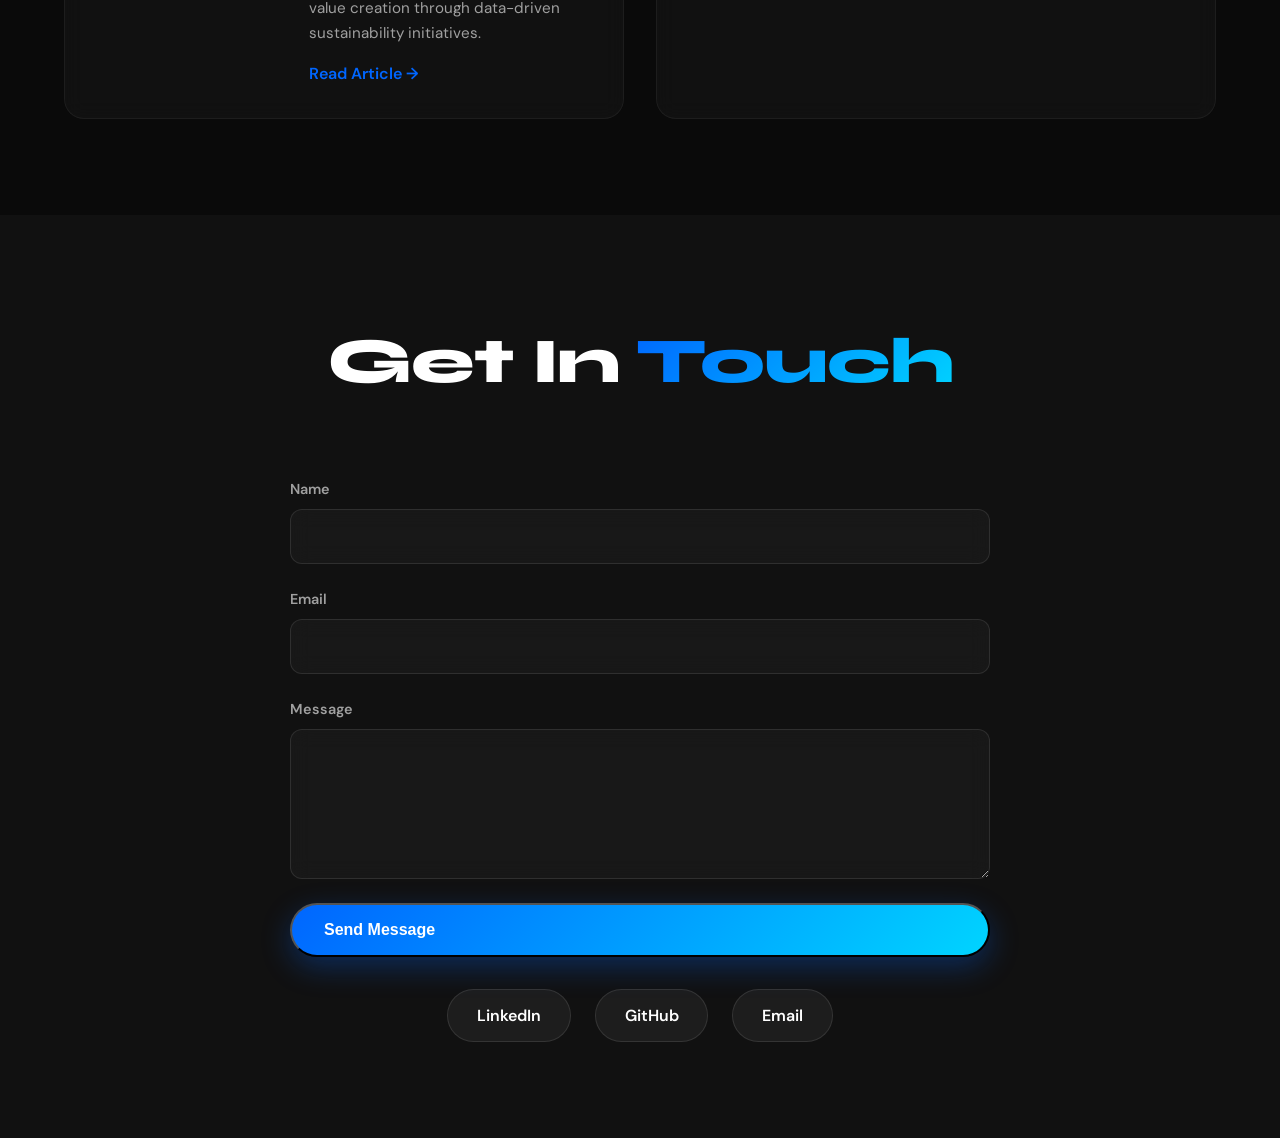
==== commit d193e8dd: "first commit" ====
--- a/index.html
+++ b/index.html
@@ -1,429 +1,1872 @@
-<!DOCTYPE html>
-<html lang="en">
-<head>
-  <meta charset="UTF-8" />
-  <meta name="viewport" content="width=device-width, initial-scale=1.0"/>
-  <title>Vedant Bhatia | Analytics Portfolio</title>
-
-  <link rel="stylesheet" href="styles.css">
-</head>
-<body>
-
-<!-- NAVBAR -->
-<nav class="navbar">
-  <div class="nav-container">
-    <div class="logo">VB</div>
-
-    <ul class="nav-links">
-      <li><a href="#hero">Home</a></li>
-      <li><a href="#education-experience">Education</a></li>
-      <li><a href="#education-experience">Experience</a></li>
-      <li><a href="#skills">Skills</a></li>
-      <li><a href="#projects">Projects</a></li>
-      <li><a href="#articles">Article</a></li>
-      <li><a href="#contact">Contact</a></li>
-    </ul>
-  </div>
-</nav>
-
-
-<!-- HERO -->
-<section id="hero" class="section hero">
-  <div class="hero-container">
-
-    <!-- LEFT: TEXT -->
-    <div class="hero-content fade-in">
-      <h1>Vedant Bhatia</h1>
-      <h2>Data Analytics & Business Strategy</h2>
-
-      <p>
-        Data-driven analyst with 3+ years of experience transforming complex datasets
-        into actionable insights across analytics, operations, and strategy.
-        I’m an MSc Business Analytics student at UCL with experience across startup
-        operations, data-driven strategy, and analytics.
-        Currently, I work as an Operations Executive Intern at Potentia, a startup, 
-        where I support growth initiatives, market research, and execution by working closely 
-        with leadership and cross-functional teams.
-        Alongside this, I run The Learning Curve, a non-profit initiative where I’ve conducted 
-        200+ interviews with students and professionals from top universities and organisations, 
-        converting real experiences into structured, actionable career insights.
-        My core strengths lie in data analysis, problem-solving, stakeholder management, 
-        and clear communication, with hands-on experience using Python, SQL, Excel, and Power BI.
-        I also have a growing interest in sustainability and ESG, particularly in how data can 
-        support responsible, long-term business decisions.
-        <!-- keep rest of text -->
-      </p>
-
-      <a href="Vedant_Bhatia_CV.pdf" class="btn-primary" download>Download CV</a>
-
-
-    </div>
-
-    <!-- RIGHT: IMAGE -->
-    <div class="hero-image fade-in delay-1">
-      <img src="images/professional-img.jpg" alt="Vedant Bhatia">
-    </div>
-
-  </div>
-</section>
-
-<section id="education-experience" class="section">
-  <h2 class="section-title">Education & Experience</h2>
-
-  <div class="edu-exp-grid">
-
-    <!-- ===================== -->
-    <!-- EDUCATION COLUMN -->
-    <!-- ===================== -->
-    <div class="edu-column">
-      <h3 class="column-title">Education</h3>
-
-      <div class="education-timeline">
-
-        <div class="edu-item reveal">
-          <span class="edu-dot"></span>
-          <div class="edu-card">
-            <h4>University College London</h4>
-            <span class="edu-meta">MSc Business Analytics · 2025</span>
-            <p>
-              Focus on predictive analytics, machine learning, data engineering,
-              business strategy, and applied statistics using Python and R.
-            </p>
-          </div>
-        </div>
-
-        <div class="edu-item reveal">
-          <span class="edu-dot"></span>
-          <div class="edu-card">
-            <h4>Mumbai University</h4>
-            <span class="edu-meta">B.Eng Computer Engineering · 2021 – 2025</span>
-            <p>
-              Core foundation in data structures, algorithms, databases,
-              software engineering, and applied programming.
-            </p>
-          </div>
-        </div>
-
-        <div class="edu-item reveal">
-          <span class="edu-dot"></span>
-          <div class="edu-card">
-            <h4>MJ College</h4>
-            <span class="edu-meta">State Board · 2019 – 2021</span>
-            <p>
-              Core foundation in Physics, Chemistry, and Mathematics.
-            </p>
-          </div>
-        </div>
-
-      </div>
-    </div>
-
-    <!-- ===================== -->
-    <!-- EXPERIENCE COLUMN -->
-    <!-- ===================== -->
-    <div class="exp-column">
-      <h3 class="column-title">Experience</h3>
-
-      <div class="career-column">
-
-        <div class="career-card highlight reveal">
-          <span class="career-meta">2025 – Present</span>
-          <h4>Operations Executive Intern</h4>
-          <p class="career-org">Potentia</p>
-          <ul class="career-points">
-            <li>Supported growth initiatives through market research and execution</li>
-            <li>Worked closely with leadership on operational strategy</li>
-            <li>Delivered data-backed insights to improve decision-making</li>
-            <li>Formulated business proposals and social media strategy</li>
-          </ul>
-        </div>
-
-        <div class="career-card highlight reveal">
-          <span class="career-meta">2024 – Present</span>
-          <h4>Founder</h4>
-          <p class="career-org">The Learning Curve</p>
-          <ul class="career-points">
-            <li>Conducted in-depth interviews with professionals from leading companies</li>
-            <li>Published carousels building an engaged student audience</li>
-            <li>Researched and compiled actionable job-search strategies</li>
-            <li>Built collaborations with alumni networks and student societies</li>
-          </ul>
-        </div>
-
-        <div class="career-card reveal">
-          <span class="career-meta">2022 – 2025</span>
-          <h4>Operations Analyst</h4>
-          <p class="career-org">Bhavna Roadways</p>
-          <ul class="career-points">
-            <li>Redesigned cross-functional workflows and SOPs</li>
-            <li>Built KPI dashboards for leadership decision-making</li>
-            <li>Performed cost analysis and operational benchmarking</li>
-          </ul>
-        </div>
-
-      </div>
-    </div>
-
-  </div>
-</section>
-
-<section id="skills" class="section">
-  <h2 class="section-title">Skills</h2>
-
-  <div class="skills-grid">
-
-    <div class="skill-card">
-      <h3>Data & Analytics</h3>
-      <div class="skill-tags">
-        <span>Python</span><span>SQL</span><span>Pandas</span><span>NumPy</span>
-        <span>Scikit-learn</span><span>Time Series</span><span>ML Modelling</span>
-        <span>Feature Engineering</span>
-      </div>
-    </div>
-
-    <div class="skill-card reveal">
-      <h3>Tools & Visualisation</h3>
-      <div class="skill-tags">
-        <span>Power BI</span><span>Tableau</span><span>Excel</span><span>Git/GitHub</span>
-        <span>PostgreSQL</span><span>Jupyter</span><span>VS Code</span>
-        <span>Matplotlib</span><span>Seaborn</span>
-      </div>
-    </div>
-
-    <div class="skill-card reveal">
-      <h3>Strategy & Consulting</h3>
-      <div class="skill-tags">
-        <span>Problem Structuring</span><span>Stakeholder Management</span>
-        <span>Market Research</span><span>Business Strategy</span>
-        <span>Storytelling with Data</span><span>Cross-Functional Leadership</span>
-        <span>ESG & Sustainability</span>
-      </div>
-    </div>
-
-  </div>
-</section>
-
-
-<!-- PROJECTS -->
-<section id="projects" class="section">
-  <h2 class="section-title">Projects</h2>
-
-  <div class="projects-grid">
-
-    <!-- Credit Risk -->
-    <div class="project-card">
-  <img src="images/credit-risk-1.jpg" alt="Credit Risk Analysis Project">
-
-  <div class="project-content">
-    <h3>Credit Risk Analysis & Default Prediction</h3>
-    <p>
-      End-to-end ML pipeline to predict loan defaults using financial and
-      demographic data, enabling better credit approval decisions.
-    </p>
-
-    <div class="tags">
-      <span>Python</span> <span>ML</span> <span>Finance</span>
-    </div>
-
-    <a href="https://github.com/vedantbhatiaa/Credit_Risk_Analysis_And_Default_Prediction"
-       target="_blank">View on GitHub →</a>
-  </div>
-</div>
-
-
-    <!-- Apple Stock -->
-    <div class="project-card">
-  <img src="images/AAPL-stock-1.jpg" alt="Apple Stock Prediction Project">
-
-  <div class="project-content">
-    <h3>Apple Stock Price Prediction</h3>
-
-    <p>
-      Time-series forecasting of AAPL stock prices using ARIMA and LSTM models
-      to identify short-term trends and volatility.
-    </p>
-
-    <div class="tags">
-      <span>Time Series</span> <span>LSTM</span> <span>AI</span>
-    </div>
-
-    <a href="https://github.com/vedantbhatiaa/AAPL_STOCK_PREDICTION"
-       target="_blank">View on GitHub →</a>
-  </div>
-</div>
-
-
-    <!-- Walmart -->
-    <div class="project-card">
-  <img src="images/walmart-sales--1.jpg" alt="Walmart Sales Analysis Project">
-
-  <div class="project-content">
-    <h3>Walmart Sales Analysis</h3>
-    <p>
-      Exploratory and KPI-driven analysis of retail sales data to uncover
-      demand trends and store-level performance insights.
-    </p>
-
-    <div class="tags">
-      <span>Analytics</span> <span>EDA</span>
-    </div>
-
-    <a href="https://github.com/vedantbhatiaa/Walmart_sales_analysis"
-       target="_blank">View on GitHub →</a>
-  </div>
-</div>
-
-
-    
-    <!-- Netflix -->
-<div class="project-card">
-  <img src="images/netflix-1.jpg" alt="Netflix Database Analysis Project">
-
-  <div class="project-content">
-    <h3>Netflix Database Analysis</h3>
-    <p>
-      SQL-based analysis of Netflix’s content catalog to extract insights
-      on genre distribution, release trends, and platform strategy.
-    </p>
-
-    <div class="tags">
-      <span>SQL</span>
-      <span>Databases</span>
-    </div>
-
-    <a href="https://github.com/vedantbhatiaa/Netflix_DB_Analysis"
-       target="_blank">View on GitHub →</a>
-  </div>
-</div>
-
-
-    <!-- Weather -->
-<div class="project-card">
-  <img src="images/weather-prediction-1.jpg" alt="Weather Prediction System Project">
-
-  <div class="project-content">
-    <h3>Weather Prediction System</h3>
-    <p>
-      Machine learning-based weather prediction system using historical
-      environmental data and predictive modeling techniques.
-    </p>
-
-    <div class="tags">
-      <span>Machine Learning</span>
-      <span>Prediction</span>
-    </div>
-
-    <a href="https://github.com/vedantbhatiaa/WeatherPredictionSystem-"
-       target="_blank">View on GitHub →</a>
-  </div>
-</div>
-
-
-    <!-- YouTube -->
-<div class="project-card">
-  <img src="images/youtube-analytics-1.jpg" alt="YouTube Channel Intelligence Project">
-
-  <div class="project-content">
-    <h3>YouTube Channel Intelligence</h3>
-    <p>
-      Analytics-driven insights into YouTube channel performance and
-      audience engagement using real-world metrics.
-    </p>
-
-    <div class="tags">
-      <span>Analytics</span>
-      <span>Visualization</span>
-    </div>
-
-    <a href="https://github.com/vedantbhatiaa/Youtube-Channel-Intelligence"
-       target="_blank">View on GitHub →</a>
-  </div>
- </div>
-</section>
-
-
-<section id="articles" class="section">
-  <h2 class="section-title">Articles & Research</h2>
-
-  <!-- FEATURED RESEARCH PAPER -->
-  <div class="featured-research">
-    <div class="research-image">
-      <img src="images/gps-navigation.jpg" alt="GPS Tracking and Indoor Navigation System">
-    </div>
-
-    <div class="research-content">
-      <span class="research-type">Research Paper</span>
-      <h3>GPS Tracking and Indoor Navigation System</h3>
-      <p>
-        Indoor navigation using graph data structures and shortest-path algorithms
-        to determine precise location and optimal routing within buildings.
-      </p>
-      <a href="https://www.ijraset.com/research-paper/gps-tracking-and-indoor-navigation-system"
-         target="_blank" class="research-link">
-        Read Full Paper →
-      </a>
-    </div>
-  </div>
-
-  <!-- ARTICLES -->
-  <div class="articles-grid-horizontal">
-
-    <!-- Article 1 -->
-    <div class="article-row">
-      <div class="article-image">
-        <img src="images/esg-scope3.jpg"
-             alt="Unlocking Enterprise Value Through Targeted Scope 3 Decarbonization">
-      </div>
-
-      <div class="article-content">
-        <span class="article-type">Article</span>
-        <h3>Unlocking Enterprise Value Through Targeted Scope 3 Decarbonization</h3>
-        <p>
-          Strategic exploration of Scope 3 emissions reduction and enterprise value creation.
-        </p>
-        <a href="https://vedantbhatia.substack.com/p/unlocking-enterprise-value-through"
-           target="_blank">
-          Read Article →
-        </a>
-      </div>
-    </div>
-
-    <!-- Article 2 -->
-    <div class="article-row">
-      <div class="article-image">
-        <img src="images/esg-investing.jpg" alt="ESG Investing in Energy">
-      </div>
-
-      <div class="article-content">
-        <span class="article-type">Article</span>
-        <h3>ESG Investing in Energy</h3>
-        <p>
-          Data-driven ESG frameworks for sustainable investing in the energy sector.
-        </p>
-        <a href="https://vedantbhatia.substack.com/p/esg-investing-in-energy"
-           target="_blank">
-          Read Article →
-        </a>
-      </div>
-    </div>
-
-  </div>
-</section>
-
-<section id="contact" class="section section-soft">
-  <h2 class="section-title">Contact</h2>
-
-  <form class="contact-form fade-in">
-    <input type="text" placeholder="Name" required>
-    <input type="email" placeholder="Email" required>
-    <textarea placeholder="Message" rows="4" required></textarea>
-
-    <button type="submit" class="btn-primary">Send Message</button>
-
-    <div class="contact-links">
-      <a href="https://www.linkedin.com/in/vedantbhatia09/" target="_blank">LinkedIn</a>
-      <a href="https://github.com/vedantbhatiaa" target="_blank">GitHub</a>
-    </div>
-  </form>
-</section>
-
+<!DOCTYPE html>
+<html lang="en">
+<head>
+  <meta charset="UTF-8">
+  <meta name="viewport" content="width=device-width, initial-scale=1.0">
+  <title>Vedant Bhatia | Data Analytics Portfolio</title>
+  
+  <style>
+    /* ==================== FONTS ==================== */
+    @import url('https://fonts.googleapis.com/css2?family=Syne:wght@400;600;700;800&family=DM+Sans:wght@400;500;600&display=swap');
+    
+    /* ==================== DESIGN TOKENS ==================== */
+    :root {
+      --bg-primary: #0a0a0a;
+      --bg-secondary: #111111;
+      --bg-glass: rgba(255, 255, 255, 0.03);
+      --text-primary: #ffffff;
+      --text-secondary: #a0a0a0;
+      --text-muted: #606060;
+      --accent-blue: #0066ff;
+      --accent-cyan: #00d4ff;
+      --accent-gradient: linear-gradient(135deg, #0066ff 0%, #00d4ff 100%);
+      
+      --font-display: 'Syne', sans-serif;
+      --font-body: 'DM Sans', sans-serif;
+      
+      --spacing-xs: 0.5rem;
+      --spacing-sm: 1rem;
+      --spacing-md: 2rem;
+      --spacing-lg: 4rem;
+      --spacing-xl: 6rem;
+      
+      --radius-sm: 12px;
+      --radius-md: 20px;
+      --radius-lg: 32px;
+      
+      --transition-smooth: cubic-bezier(0.4, 0, 0.2, 1);
+      --transition-spring: cubic-bezier(0.34, 1.56, 0.64, 1);
+    }
+    
+    /* ==================== RESET ==================== */
+    * {
+      margin: 0;
+      padding: 0;
+      box-sizing: border-box;
+    }
+    
+    html {
+      scroll-behavior: smooth;
+      overflow-x: hidden;
+      scroll-snap-type: y proximity;
+      scroll-padding-top: 80px;
+    }
+
+    @media (max-width: 768px) {
+      html { scroll-snap-type: none; }
+    }
+    
+    body {
+      font-family: var(--font-body);
+      font-size: 16px;
+      line-height: 1.6;
+      color: var(--text-primary);
+      background: var(--bg-primary);
+      overflow-x: hidden;
+      -webkit-font-smoothing: antialiased;
+      -moz-osx-font-smoothing: grayscale;
+    }
+    
+    /* ==================== NAVIGATION ==================== */
+    .navbar {
+      position: fixed;
+      top: 0;
+      left: 0;
+      right: 0;
+      z-index: 1000;
+      padding: 1.5rem 5%;
+      backdrop-filter: blur(20px);
+      background: rgba(10, 10, 10, 0.8);
+      border-bottom: 1px solid rgba(255, 255, 255, 0.05);
+      box-shadow: 0 4px 20px rgba(0, 0, 0, 0.3);
+      transition: all 0.3s var(--transition-smooth);
+    }
+    
+    .nav-container {
+      max-width: 1400px;
+      margin: 0 auto;
+      display: flex;
+      align-items: center;
+      justify-content: space-between;
+    }
+    
+    .logo {
+      font-family: var(--font-display);
+      font-size: 1.5rem;
+      font-weight: 800;
+      background: var(--accent-gradient);
+      -webkit-background-clip: text;
+      -webkit-text-fill-color: transparent;
+      background-clip: text;
+    }
+    
+    .nav-links {
+      display: flex;
+      gap: 2rem;
+      list-style: none;
+    }
+    
+    .nav-links a {
+      color: var(--text-secondary);
+      text-decoration: none;
+      font-weight: 500;
+      font-size: 0.95rem;
+      position: relative;
+      transition: color 0.3s var(--transition-smooth);
+    }
+    
+    .nav-links a:hover {
+      color: var(--text-primary);
+    }
+    
+    .nav-links a::after {
+      content: '';
+      position: absolute;
+      bottom: -4px;
+      left: 0;
+      width: 0;
+      height: 2px;
+      background: var(--accent-gradient);
+      transition: width 0.3s var(--transition-smooth);
+    }
+    
+    .nav-links a:hover::after {
+      width: 100%;
+    }
+    
+    /* Active navigation link */
+    .nav-links a.active {
+      color: var(--text-primary);
+    }
+    
+    .nav-links a.active::after {
+      width: 100%;
+      background: var(--accent-gradient);
+    }
+    
+    /* Mobile menu toggle */
+    .menu-toggle {
+      display: none;
+      flex-direction: column;
+      gap: 5px;
+      cursor: pointer;
+      padding: 8px;
+    }
+    
+    .menu-toggle span {
+      width: 25px;
+      height: 2px;
+      background: var(--text-primary);
+      transition: all 0.3s var(--transition-smooth);
+    }
+    
+    .menu-toggle.active span:nth-child(1) {
+      transform: rotate(45deg) translate(5px, 5px);
+    }
+    
+    .menu-toggle.active span:nth-child(2) {
+      opacity: 0;
+    }
+    
+    .menu-toggle.active span:nth-child(3) {
+      transform: rotate(-45deg) translate(7px, -7px);
+    }
+    
+    /* ==================== HERO SECTION ==================== */
+    .hero {
+      min-height: 100vh;
+      display: flex;
+      align-items: center;
+      padding: 8rem 5% 4rem;
+      position: relative;
+      overflow: hidden;
+      scroll-snap-align: start;
+    }
+    
+    .hero::before {
+      content: '';
+      position: absolute;
+      top: 0;
+      left: 0;
+      right: 0;
+      bottom: 0;
+      background: radial-gradient(circle at 20% 50%, rgba(0, 102, 255, 0.15) 0%, transparent 50%),
+                  radial-gradient(circle at 80% 50%, rgba(0, 212, 255, 0.15) 0%, transparent 50%);
+      pointer-events: none;
+    }
+    
+    .hero-container {
+      max-width: 1400px;
+      margin: 0 auto;
+      display: grid;
+      grid-template-columns: 1fr 400px;
+      gap: 4rem;
+      align-items: center;
+      position: relative;
+      z-index: 1;
+    }
+    
+    .hero-content h1 {
+      font-family: var(--font-display);
+      font-size: clamp(3rem, 8vw, 5rem);
+      font-weight: 800;
+      line-height: 1.1;
+      margin-bottom: 1rem;
+      letter-spacing: -0.02em;
+    }
+    
+    .hero-content h2 {
+      font-family: var(--font-display);
+      font-size: clamp(1.5rem, 4vw, 2.5rem);
+      font-weight: 600;
+      background: var(--accent-gradient);
+      -webkit-background-clip: text;
+      -webkit-text-fill-color: transparent;
+      background-clip: text;
+      margin-bottom: 2rem;
+    }
+    
+    .hero-content p {
+      font-size: 1.1rem;
+      line-height: 1.8;
+      color: var(--text-secondary);
+      margin-bottom: 2.5rem;
+      max-width: 600px;
+    }
+    
+    .hero-image-wrapper {
+      position: relative;
+      height: 500px;
+      perspective: 1000px;
+    }
+    
+    .hero-image {
+      width: 100%;
+      height: 100%;
+      border-radius: var(--radius-lg);
+      overflow: hidden;
+      position: relative;
+      transform-style: preserve-3d;
+      transition: transform 0.5s var(--transition-smooth);
+    }
+    
+    .hero-image::before {
+      content: '';
+      position: absolute;
+      top: -2px;
+      left: -2px;
+      right: -2px;
+      bottom: -2px;
+      background: var(--accent-gradient);
+      border-radius: var(--radius-lg);
+      z-index: -1;
+      opacity: 0.5;
+      filter: blur(20px);
+      transition: opacity 0.3s var(--transition-smooth);
+    }
+    
+    .hero-image:hover::before {
+      opacity: 1;
+    }
+    
+    .hero-image img {
+      width: 100%;
+      height: 100%;
+      object-fit: cover;
+      display: block;
+      transition: transform 0.5s cubic-bezier(0.4, 0, 0.2, 1);
+    }
+
+    .hero-image:hover img {
+      transform: scale(1.05);
+    }
+.btn-primary {
+      display: inline-flex;
+      align-items: center;
+      gap: 0.5rem;
+      padding: 1rem 2rem;
+      background: var(--accent-gradient);
+      color: var(--text-primary);
+      text-decoration: none;
+      font-weight: 600;
+      border-radius: 50px;
+      font-size: 1rem;
+      transition: transform 0.3s var(--transition-spring), box-shadow 0.3s var(--transition-smooth);
+      box-shadow: 0 10px 30px rgba(0, 102, 255, 0.3);
+    }
+    
+    .btn-primary:hover {
+      transform: translateY(-2px) scale(1.02);
+      box-shadow: 0 15px 40px rgba(0, 102, 255, 0.4);
+    }
+    
+    .btn-primary:active {
+      transform: translateY(0) scale(0.98);
+    }
+    
+    /* ==================== SECTION STYLES ==================== */
+    .section {
+      padding: 6rem 5%;
+      position: relative;
+      scroll-snap-align: start;
+    }
+    
+    .section-title {
+      font-family: var(--font-display);
+      font-size: clamp(2.5rem, 5vw, 4rem);
+      font-weight: 800;
+      margin-bottom: 4rem;
+      text-align: center;
+      letter-spacing: -0.02em;
+    }
+    
+    .section-title span {
+      background: var(--accent-gradient);
+      -webkit-background-clip: text;
+      -webkit-text-fill-color: transparent;
+      background-clip: text;
+    }
+    
+    /* ==================== EDUCATION & EXPERIENCE ==================== */
+    .timeline-grid {
+      max-width: 1400px;
+      margin: 0 auto;
+      display: grid;
+      grid-template-columns: 1fr 1fr;
+      gap: 4rem;
+    }
+    
+    .timeline-section h3 {
+      font-family: var(--font-display);
+      font-size: 1.8rem;
+      font-weight: 700;
+      margin-bottom: 2.5rem;
+      padding-left: 2rem;
+      position: relative;
+    }
+    
+    .timeline-section h3::before {
+      content: '';
+      position: absolute;
+      left: 0;
+      top: 50%;
+      transform: translateY(-50%);
+      width: 4px;
+      height: 100%;
+      background: var(--accent-gradient);
+      border-radius: 2px;
+    }
+    
+    .timeline-item {
+      padding: 2rem;
+      background: var(--bg-glass);
+      border: 1px solid rgba(255, 255, 255, 0.05);
+      border-radius: var(--radius-md);
+      margin-bottom: 1.5rem;
+      backdrop-filter: blur(10px);
+      transition: all 0.4s var(--transition-smooth);}
+    
+    .timeline-item.visible {
+      opacity: 1;
+      transform: translateY(0);
+    }
+    
+    .timeline-item:hover {
+      transform: translateY(-4px);
+      border-color: rgba(0, 102, 255, 0.3);
+      box-shadow: 0 20px 40px rgba(0, 102, 255, 0.1);
+    }
+    
+    .timeline-meta {
+      font-size: 0.85rem;
+      color: var(--accent-cyan);
+      font-weight: 600;
+      margin-bottom: 0.5rem;
+    }
+    
+    .timeline-item h4 {
+      font-family: var(--font-display);
+      font-size: 1.4rem;
+      font-weight: 700;
+      margin-bottom: 0.3rem;
+    }
+    
+    .timeline-org {
+      font-size: 0.95rem;
+      color: var(--text-muted);
+      margin-bottom: 1rem;
+    }
+    
+    .timeline-item p {
+      color: var(--text-secondary);
+      line-height: 1.7;
+    }
+    
+    .timeline-item ul {
+      list-style: none;
+      margin-top: 1rem;
+    }
+    
+    .timeline-item li {
+      color: var(--text-secondary);
+      padding-left: 1.5rem;
+      margin-bottom: 0.5rem;
+      position: relative;
+    }
+    
+    .timeline-item li::before {
+      content: '→';
+      position: absolute;
+      left: 0;
+      color: var(--accent-blue);
+    }
+    
+    /* ==================== SKILLS ==================== */
+    .skills-grid {
+      max-width: 1400px;
+      margin: 0 auto;
+      display: grid;
+      grid-template-columns: repeat(3, 1fr);
+      gap: 2rem;
+    }
+    
+    .skill-card {
+      padding: 2.5rem;
+      background: var(--bg-glass);
+      border: 1px solid rgba(255, 255, 255, 0.05);
+      border-radius: var(--radius-md);
+      backdrop-filter: blur(10px);
+      transition: all 0.4s var(--transition-smooth);}
+    
+    .skill-card.visible {
+      opacity: 1;
+      transform: translateY(0);
+    }
+    
+    .skill-card:hover {
+      transform: translateY(-8px) scale(1.02);
+      border-color: rgba(0, 102, 255, 0.3);
+      box-shadow: 0 25px 50px rgba(0, 102, 255, 0.15);
+    }
+    
+    .skill-card h3 {
+      font-family: var(--font-display);
+      font-size: 1.5rem;
+      font-weight: 700;
+      margin-bottom: 1.5rem;
+    }
+    
+    .skill-tags {
+      display: flex;
+      flex-wrap: wrap;
+      gap: 0.75rem;
+    }
+    
+    .skill-tag {
+      padding: 0.5rem 1rem;
+      background: rgba(255, 255, 255, 0.05);
+      border: 1px solid rgba(255, 255, 255, 0.1);
+      border-radius: 50px;
+      font-size: 0.85rem;
+      font-weight: 500;
+      color: var(--text-secondary);
+      transition: all 0.3s var(--transition-smooth);
+    }
+    
+    .skill-tag:hover {
+      background: rgba(0, 102, 255, 0.1);
+      border-color: var(--accent-blue);
+      color: var(--accent-cyan);
+      transform: translateY(-2px);
+    }
+    
+    /* ==================== PROJECTS ==================== */
+    .projects-grid {
+      max-width: 1400px;
+      margin: 0 auto;
+      display: grid;
+      grid-template-columns: repeat(auto-fit, minmax(350px, 1fr));
+      gap: 2.5rem;
+    }
+    
+    .project-card {
+      background: var(--bg-glass);
+      border: 1px solid rgba(255, 255, 255, 0.05);
+      border-radius: var(--radius-lg);
+      overflow: hidden;
+      backdrop-filter: blur(10px);
+      transition: all 0.4s var(--transition-smooth);}
+    
+    .project-card.visible {
+      opacity: 1;
+      transform: translateY(0);
+    }
+    
+    .project-card:hover {
+      transform: translateY(-10px);
+      border-color: rgba(0, 102, 255, 0.3);
+      box-shadow: 0 30px 60px rgba(0, 102, 255, 0.2);
+    }
+    
+    .project-image {
+      width: 100%;
+      height: 250px;
+      overflow: hidden;
+      position: relative;
+    }
+    
+    .project-image::before {
+      content: '';
+      position: absolute;
+      top: 0;
+      left: 0;
+      right: 0;
+      bottom: 0;
+      background: linear-gradient(180deg, transparent 0%, rgba(10, 10, 10, 0.6) 100%);
+      z-index: 1;
+      opacity: 0;
+      transition: opacity 0.3s var(--transition-smooth);
+    }
+    
+    .project-card:hover .project-image::before {
+      opacity: 1;
+    }
+    
+    .project-image img {
+      width: 100%;
+      height: 100%;
+      object-fit: cover;
+      transition: transform 0.5s var(--transition-smooth);
+    }
+    
+    .project-card:hover .project-image img {
+      transform: scale(1.1);
+    }
+    
+    .project-content {
+      padding: 2rem;
+    }
+    
+    .project-content h3 {
+      font-family: var(--font-display);
+      font-size: 1.4rem;
+      font-weight: 700;
+      margin-bottom: 1rem;
+    }
+    
+    .project-content p {
+      color: var(--text-secondary);
+      line-height: 1.7;
+      margin-bottom: 1.5rem;
+    }
+    
+    .project-tags {
+      display: flex;
+      flex-wrap: wrap;
+      gap: 0.5rem;
+      margin-bottom: 1.5rem;
+    }
+    
+    .project-tag {
+      padding: 0.4rem 0.9rem;
+      background: rgba(0, 102, 255, 0.1);
+      border: 1px solid rgba(0, 102, 255, 0.3);
+      border-radius: 50px;
+      font-size: 0.75rem;
+      font-weight: 600;
+      color: var(--accent-cyan);
+    }
+    
+    .project-link {
+      display: inline-flex;
+      align-items: center;
+      gap: 0.5rem;
+      color: var(--accent-blue);
+      text-decoration: none;
+      font-weight: 600;
+      font-size: 0.95rem;
+      transition: all 0.3s var(--transition-smooth);
+    }
+    
+    .project-link:hover {
+      color: var(--accent-cyan);
+      transform: translateX(5px);
+    }
+    
+    /* ==================== ARTICLES ==================== */
+    .featured-research {
+      max-width: 1400px;
+      margin: 0 auto 4rem;
+      padding: 3rem;
+      background: var(--bg-glass);
+      border: 1px solid rgba(255, 255, 255, 0.05);
+      border-radius: var(--radius-lg);
+      backdrop-filter: blur(10px);
+      display: grid;
+      grid-template-columns: 300px 1fr;
+      gap: 3rem;
+      align-items: center;
+      transition: all 0.4s var(--transition-smooth);}
+    
+    .featured-research.visible {
+      opacity: 1;
+      transform: translateY(0);
+    }
+    
+    .featured-research:hover {
+      transform: translateY(-8px);
+      border-color: rgba(0, 102, 255, 0.3);
+      box-shadow: 0 25px 50px rgba(0, 102, 255, 0.15);
+    }
+    
+    .research-image {
+      width: 100%;
+      height: 250px;
+      border-radius: var(--radius-md);
+      overflow: hidden;
+    }
+    
+    .research-image img {
+      width: 100%;
+      height: 100%;
+      object-fit: cover;
+      transition: transform 0.5s var(--transition-smooth);
+    }
+    
+    .featured-research:hover .research-image img {
+      transform: scale(1.05);
+    }
+    
+    .research-type, .article-type {
+      font-size: 0.75rem;
+      font-weight: 700;
+      color: var(--accent-cyan);
+      text-transform: uppercase;
+      letter-spacing: 0.1em;
+      margin-bottom: 1rem;
+    }
+    
+    .research-content h3 {
+      font-family: var(--font-display);
+      font-size: 1.8rem;
+      font-weight: 700;
+      margin-bottom: 1rem;
+    }
+    
+    .research-content p {
+      color: var(--text-secondary);
+      line-height: 1.7;
+      margin-bottom: 1.5rem;
+    }
+    
+    .research-link, .article-link {
+      display: inline-flex;
+      align-items: center;
+      gap: 0.5rem;
+      color: var(--accent-blue);
+      text-decoration: none;
+      font-weight: 600;
+      transition: all 0.3s var(--transition-smooth);
+    }
+    
+    .research-link:hover, .article-link:hover {
+      color: var(--accent-cyan);
+      transform: translateX(5px);
+    }
+    
+    .articles-grid {
+      max-width: 1400px;
+      margin: 0 auto;
+      display: grid;
+      grid-template-columns: repeat(2, 1fr);
+      gap: 2rem;
+    }
+    
+    .article-card {
+      padding: 2rem;
+      background: var(--bg-glass);
+      border: 1px solid rgba(255, 255, 255, 0.05);
+      border-radius: var(--radius-md);
+      backdrop-filter: blur(10px);
+      display: flex;
+      gap: 2rem;
+      transition: all 0.4s var(--transition-smooth);}
+    
+    .article-card.visible {
+      opacity: 1;
+      transform: translateY(0);
+    }
+    
+    .article-card:hover {
+      transform: translateY(-6px);
+      border-color: rgba(0, 102, 255, 0.3);
+      box-shadow: 0 20px 40px rgba(0, 102, 255, 0.15);
+    }
+    
+    .article-image {
+      width: 180px;
+      height: 180px;
+      border-radius: var(--radius-sm);
+      overflow: hidden;
+      flex-shrink: 0;
+    }
+    
+    .article-image img {
+      width: 100%;
+      height: 100%;
+      object-fit: cover;
+      transition: transform 0.5s var(--transition-smooth);
+    }
+    
+    .article-card:hover .article-image img {
+      transform: scale(1.1);
+    }
+    
+    .article-content h3 {
+      font-family: var(--font-display);
+      font-size: 1.3rem;
+      font-weight: 700;
+      margin-bottom: 0.8rem;
+    }
+    
+    .article-content p {
+      color: var(--text-secondary);
+      line-height: 1.6;
+      margin-bottom: 1rem;
+      font-size: 0.95rem;
+    }
+    
+    /* ==================== CONTACT ==================== */
+    .contact-section {
+      background: var(--bg-secondary);
+    }
+    
+    .contact-container {
+      max-width: 700px;
+      margin: 0 auto;
+    }
+    
+    .contact-form {
+      display: flex;
+      flex-direction: column;
+      gap: 1.5rem;
+    }
+    
+    .form-group {
+      display: flex;
+      flex-direction: column;
+      gap: 0.5rem;
+    }
+    
+    .form-group label {
+      font-weight: 600;
+      font-size: 0.9rem;
+      color: var(--text-secondary);
+    }
+    
+    .contact-form input,
+    .contact-form textarea {
+      padding: 1rem 1.5rem;
+      background: var(--bg-glass);
+      border: 1px solid rgba(255, 255, 255, 0.1);
+      border-radius: var(--radius-sm);
+      color: var(--text-primary);
+      font-family: var(--font-body);
+      font-size: 1rem;
+      transition: all 0.3s var(--transition-smooth);
+      backdrop-filter: blur(10px);
+    }
+    
+    .contact-form input:focus,
+    .contact-form textarea:focus {
+      outline: none;
+      border-color: var(--accent-blue);
+      box-shadow: 0 0 0 3px rgba(0, 102, 255, 0.1);
+    }
+    
+    .contact-form textarea {
+      min-height: 150px;
+      resize: vertical;
+    }
+    
+    .contact-links {
+      display: flex;
+      gap: 1.5rem;
+      margin-top: 2rem;
+      justify-content: center;
+    }
+    
+    .contact-links a {
+      padding: 0.8rem 1.8rem;
+      background: rgba(255, 255, 255, 0.05);
+      border: 1px solid rgba(255, 255, 255, 0.1);
+      border-radius: 50px;
+      color: var(--text-primary);
+      text-decoration: none;
+      font-weight: 600;
+      transition: all 0.3s var(--transition-smooth);
+    }
+    
+    .contact-links a:hover {
+      background: rgba(0, 102, 255, 0.1);
+      border-color: var(--accent-blue);
+      color: var(--accent-cyan);
+      transform: translateY(-2px);
+    }
+    
+    /* ==================== SCROLL PROGRESS ==================== */
+    .scroll-progress {
+      position: fixed;
+      top: 0;
+      left: 0;
+      height: 3px;
+      background: var(--accent-gradient);
+      z-index: 9999;
+      transform-origin: left;
+      transition: transform 0.1s linear;
+    }
+    
+    /* ==================== RESPONSIVE ==================== */
+    @media (max-width: 1024px) {
+      .hero-container,
+      .timeline-grid,
+      .featured-research {
+        grid-template-columns: 1fr;
+      }
+      
+      .hero-image-wrapper {
+        height: 400px;
+        order: -1;
+      }
+      
+      .skills-grid {
+        grid-template-columns: repeat(2, 1fr);
+      }
+      
+      .articles-grid {
+        grid-template-columns: 1fr;
+      }
+    }
+    
+    @media (max-width: 768px) {
+      .nav-links {
+        position: fixed;
+        top: 0;
+        right: -100%;
+        width: 70%;
+        height: 100vh;
+        background: rgba(17, 17, 17, 0.98);
+        backdrop-filter: blur(20px);
+        flex-direction: column;
+        padding: 6rem 2rem 2rem;
+        gap: 1.5rem;
+        transition: right 0.4s var(--transition-smooth);
+        border-left: 1px solid rgba(255, 255, 255, 0.1);
+      }
+      
+      .nav-links.active {
+        right: 0;
+      }
+      
+      .menu-toggle {
+        display: flex;
+        z-index: 1001;
+      }
+      
+      .section {
+        padding: 4rem 5%;
+      }
+      
+      .section-title {
+        margin-bottom: 3rem;
+      }
+      
+      .hero {
+        padding: 6rem 5% 3rem;
+      }
+      
+      .skills-grid,
+      .projects-grid {
+        grid-template-columns: 1fr;
+      }
+      
+      .article-card {
+        flex-direction: column;
+      }
+      
+      .article-image {
+        width: 100%;
+        height: 200px;
+      }
+    }
+    
+    @media (max-width: 480px) {
+      .hero-content h1 {
+        font-size: 2.5rem;
+      }
+      
+      .hero-content h2 {
+        font-size: 1.5rem;
+      }
+      
+      .hero-image-wrapper {
+        height: 300px;
+      }
+      
+      .timeline-item,
+      .skill-card,
+      .project-card {
+        padding: 1.5rem;
+      }
+      
+      .contact-links {
+        flex-direction: column;
+      }
+    }
+    
+    /* ==================== ANIMATIONS ==================== */
+    @keyframes fadeInUp {
+      from {
+        opacity: 0;
+        transform: translateY(30px);
+      }
+      to {
+        opacity: 1;
+        transform: translateY(0);
+      }
+    }
+    
+    .fade-in-up {
+      animation: fadeInUp 0.8s var(--transition-smooth) forwards;
+    }
+    
+    /* Stagger delays for sequential animations */
+    .stagger-1 { animation-delay: 0.1s; }
+    .stagger-2 { animation-delay: 0.2s; }
+    .stagger-3 { animation-delay: 0.3s; }
+    .stagger-4 { animation-delay: 0.4s; }
+  
+    /* ==================== CUSTOM CURSOR ==================== */
+    * { cursor: none !important; }
+
+    .cursor-dot {
+      width: 8px;
+      height: 8px;
+      background: #00d4ff;
+      border-radius: 50%;
+      position: fixed;
+      top: 0; left: 0;
+      pointer-events: none;
+      z-index: 99999;
+      transform: translate(-50%, -50%);
+      transition: transform 0.1s ease, background 0.2s ease, width 0.2s ease, height 0.2s ease;
+    }
+
+    .cursor-ring {
+      width: 36px;
+      height: 36px;
+      border: 1.5px solid rgba(0, 212, 255, 0.6);
+      border-radius: 50%;
+      position: fixed;
+      top: 0; left: 0;
+      pointer-events: none;
+      z-index: 99998;
+      transform: translate(-50%, -50%);
+      transition: width 0.3s ease, height 0.3s ease, border-color 0.3s ease, transform 0.12s ease;
+    }
+
+    /* Expand ring on hoverable elements */
+    a:hover ~ #cursorRing,
+    button:hover ~ #cursorRing {
+      transform: translate(-50%, -50%) scale(1.5);
+    }
+
+    @media (max-width: 768px) {
+      .cursor-dot, .cursor-ring { display: none; }
+      * { cursor: auto !important; }
+    }
+
+  </style>
+</head>
+<body>
+  <!-- Custom cursor -->
+  <div class="cursor-dot" id="cursorDot"></div>
+  <div class="cursor-ring" id="cursorRing"></div>
+  
+  <!-- Scroll Progress Bar -->
+  <div class="scroll-progress" id="scrollProgress"></div>
+  
+  <!-- Navigation -->
+  <nav class="navbar" id="navbar">
+    <div class="nav-container">
+      <div class="logo">VB</div>
+      
+      <ul class="nav-links" id="navLinks">
+        <li><a href="#hero">Home</a></li>
+        <li><a href="#education">Experience</a></li>
+        <li><a href="#skills">Skills</a></li>
+        <li><a href="#projects">Projects</a></li>
+        <li><a href="#articles">Articles</a></li>
+        <li><a href="#contact">Contact</a></li>
+      </ul>
+      
+      <div class="menu-toggle" id="menuToggle">
+        <span></span>
+        <span></span>
+        <span></span>
+      </div>
+    </div>
+  </nav>
+  
+  <!-- Hero Section -->
+  <section id="hero" class="hero">
+    <div class="hero-container">
+      <div class="hero-content fade-in-up">
+        <h1>Vedant Bhatia</h1>
+        <h2>Data Analytics & Business Strategy</h2>
+        <p>
+          Data-driven analyst transforming complex datasets into actionable insights. 
+          MSc Business Analytics student at UCL with 3+ years of experience across 
+          startup operations, data science, and strategic analytics. Specialized in 
+          Python, SQL, machine learning, and ESG sustainability analytics.
+        </p>
+        <a href="Vedant_Bhatia_CV.pdf" class="btn-primary" download>
+          Download CV
+          <svg width="16" height="16" viewBox="0 0 16 16" fill="none">
+            <path d="M8 12L3 7l1.5-1.5L7 8V0h2v8l2.5-2.5L13 7l-5 5z" fill="currentColor"/>
+            <path d="M1 14h14v2H1v-2z" fill="currentColor"/>
+          </svg>
+        </a>
+      </div>
+      
+      <div class="hero-image-wrapper fade-in-up stagger-2">
+        <div class="hero-image">
+          <img src="images/professional-img.jpg" alt="Vedant Bhatia">
+        </div>
+      </div>
+    </div>
+  </section>
+  
+  <!-- Education & Experience -->
+  <section id="education" class="section">
+    <h2 class="section-title"><span>Experience</span> & Education</h2>
+    
+    <div class="timeline-grid">
+      <!-- Experience Column -->
+      <div class="timeline-section">
+        <h3>Professional Experience</h3>
+        
+        <div class="timeline-item">
+          <span class="timeline-meta">2025 – Present</span>
+          <h4>Operations Intern</h4>
+          <p class="timeline-org">Potentia</p>
+          <ul>
+            <li>Planned and monitored multi-platform content timelines, ensuring 100% on-time delivery</li>
+            <li>Led marketing team of 8 interns, driving 60% increase in social reach and 40% higher engagement</li>
+            <li>Identified brand partnerships contributing to 15% audience reach growth</li>
+            <li>Designed company's 6-month growth roadmap, optimizing timelines by 25%</li>
+          </ul>
+        </div>
+        
+        <div class="timeline-item">
+          <span class="timeline-meta">2024 – Present</span>
+          <h4>Founder</h4>
+          <p class="timeline-org">The Learning Curve</p>
+          <ul>
+            <li>Conducted 200+ in-depth interviews with professionals from leading companies</li>
+            <li>Built engaged student audience through data-driven content strategy</li>
+            <li>Compiled actionable career insights and job-search strategies</li>
+            <li>Established collaborations with alumni networks and student societies</li>
+          </ul>
+        </div>
+        
+        <div class="timeline-item">
+          <span class="timeline-meta">2022 – 2025</span>
+          <h4>Operations Executive</h4>
+          <p class="timeline-org">Bhavna Roadways</p>
+          <ul>
+            <li>Redesigned workflows and SOPs, reducing turnaround time by 25%</li>
+            <li>Built KPI dashboards improving decision-making accuracy by 30%</li>
+            <li>Performed cost analysis achieving 10-15% optimization</li>
+            <li>Aligned stakeholders across leadership and execution teams</li>
+          </ul>
+        </div>
+      </div>
+      
+      <!-- Education Column -->
+      <div class="timeline-section">
+        <h3>Education</h3>
+        
+        <div class="timeline-item">
+          <span class="timeline-meta">2025</span>
+          <h4>University College London</h4>
+          <p class="timeline-org">MSc Business Analytics</p>
+          <p>
+            Currently pursuing a Master’s in Business Analytics with a strong focus on statistical modelling, 
+            machine learning, and data-driven decision systems. Coursework integrates technical depth 
+            with business application, covering predictive analytics, time-series modelling, data engineering, 
+            and financial technologies.
+          </p>
+          <p>
+            Developing advanced proficiency in Python and R for applied analytics, including regression modelling,
+            classification systems, and structured data pipelines. Academic training emphasises statistical thinking, 
+            hypothesis testing, and model evaluation — ensuring analytical solutions are both technically sound and 
+            business-relevant.
+            
+          </p>
+        </div>
+        
+        <div class="timeline-item">
+          <span class="timeline-meta">2021 – 2025</span>
+          <h4>Mumbai University</h4>
+          <p class="timeline-org">B.Eng Computer Engineering</p>
+          <p>
+            Completed a Bachelor of Engineering with strong emphasis on analytical problem-solving, quantitative reasoning, 
+            and structured systems thinking. The programme developed a solid foundation in mathematics, statistics, and 
+            computational logic, which later informed my transition into data analytics and machine learning.
+          </p>
+        </div>
+        
+        <div class="timeline-item">
+          <span class="timeline-meta">2019 – 2021</span>
+          <h4>MJ College</h4>
+          <p class="timeline-org">State Board</p>
+          <p>
+            Completed Higher Secondary Education with a focus on Science and Mathematics, building foundational proficiency in
+            quantitative reasoning and analytical thinking.
+          </p>
+        </div>
+      </div>
+    </div>
+  </section>
+  
+  <!-- Skills -->
+  <section id="skills" class="section">
+    <h2 class="section-title">Technical <span>Expertise</span></h2>
+    
+    <div class="skills-grid">
+      <div class="skill-card">
+        <h3>Data & Analytics</h3>
+        <div class="skill-tags">
+          <span class="skill-tag">Python</span>
+          <span class="skill-tag">SQL</span>
+          <span class="skill-tag">Pandas</span>
+          <span class="skill-tag">NumPy</span>
+          <span class="skill-tag">Scikit-learn</span>
+          <span class="skill-tag">Time Series</span>
+          <span class="skill-tag">ML Modelling</span>
+          <span class="skill-tag">Feature Engineering</span>
+          <span class="skill-tag">Statistical Analysis</span>
+        </div>
+      </div>
+      
+      <div class="skill-card">
+        <h3>Tools & Platforms</h3>
+        <div class="skill-tags">
+          <span class="skill-tag">Power BI</span>
+          <span class="skill-tag">Tableau</span>
+          <span class="skill-tag">Excel</span>
+          <span class="skill-tag">Git/GitHub</span>
+          <span class="skill-tag">PostgreSQL</span>
+          <span class="skill-tag">Jupyter</span>
+          <span class="skill-tag">VS Code</span>
+          <span class="skill-tag">Matplotlib</span>
+          <span class="skill-tag">Seaborn</span>
+        </div>
+      </div>
+      
+      <div class="skill-card">
+        <h3>Business Strategy</h3>
+        <div class="skill-tags">
+          <span class="skill-tag">Problem Structuring</span>
+          <span class="skill-tag">Stakeholder Management</span>
+          <span class="skill-tag">Market Research</span>
+          <span class="skill-tag">Business Strategy</span>
+          <span class="skill-tag">Data Storytelling</span>
+          <span class="skill-tag">Cross-Functional Leadership</span>
+          <span class="skill-tag">ESG & Sustainability</span>
+        </div>
+      </div>
+    </div>
+  </section>
+  
+  <!-- Projects -->
+  <section id="projects" class="section">
+    <h2 class="section-title">Featured <span>Projects</span></h2>
+    
+    <div class="projects-grid">
+    <!-- Starbucks Market Strategy -->
+      <div class="project-card">
+        <div class="project-image">
+          <img src="images/starbuck_strat.jpg" alt="Starbuck Strategy">
+        </div>
+        <div class="project-content">
+          <h3>Causal Inference Framework-Starbucks UK</h3>
+          <p>
+           Designed a causal analytics framework to identify the true drivers of customer 
+           ratings across 10,000+ UK Starbucks reviews. Applied structural causal modelling 
+           (DoWhy/PyWhy) to estimate treatment effects and quantify how service, price, and 
+           localisation contributed to London underperformance, demonstrating improved decision 
+           reliability over traditional regression.
+          </p>
+          <div class="project-tags">
+            <span class="project-tag">Causal Analytics</span>
+            <span class="project-tag">Statistical Modelling</span>
+            <span class="project-tag">Business & Marketing Strategy</span>
+          </div>
+          <a href="https://github.com/vedantbhatiaa/Causal_Analytics_Framework_Starbucks" 
+             target="_blank" class="project-link">
+            View Project →
+          </a>
+        </div>
+      </div>
+    
+      <!-- ESG Analytics Platform -->
+      <div class="project-card">
+        <div class="project-image">
+          <img src="images/esg_platform.jpg" alt="ESG Platform">
+        </div>
+        <div class="project-content">
+          <h3>ESG Analytics Platform</h3>
+          <p>
+            Interactive sustainability analytics platform with 
+            real-time EPA environmental data integration, multi-framework 
+            ESG scoring (GRI, SASB, TCFD, CDP), and comprehensive 
+            data visualization dashboards.
+          </p>
+          <div class="project-tags">
+            <span class="project-tag">React</span>
+            <span class="project-tag">API Integration</span>
+            <span class="project-tag">Sustainability</span>
+          </div>
+          <a href="https://github.com/vedantbhatiaa/esg-platform" 
+             target="_blank" class="project-link">
+            View Project →
+          </a>
+        </div>
+      </div>
+
+      <!-- Cardiovascular Risk Prediction -->
+      <div class="project-card">
+        <div class="project-image">
+          <img src="images/cardiovascular_risk.jpg" alt="Cardiovascular Risk Prediction">
+        </div>
+        <div class="project-content">
+          <h3>Cardiovascular Risk Score Prediction</h3>
+          <p>
+            End-to-end ML pipeline to predict a continuous cardiovascular risk score (0–100) from
+            patient features, with a secondary task to classify patients into Low/Medium/High risk bands.
+            Built with strong evaluation focus (MAE, R², macro-F1) and leakage-aware validation.
+          </p>
+          <div class="project-tags">
+            <span class="project-tag">Deep Learning</span>
+            <span class="project-tag">MLP</span>
+            <span class="project-tag">Python</span>
+            <span class="project-tag">Healthcare</span>
+          </div>
+          <a href="https://github.com/vedantbhatiaa/Cardiovascular_Risk_Prediction"
+              target="_blank" class="project-link">
+            View Project →
+          </a>
+        </div>
+      </div>
+      <!-- Credit Risk Analysis -->
+      <div class="project-card">
+        <div class="project-image">
+          <img src="images/credit-risk-1.jpg" alt="Credit Risk Analysis">
+        </div>
+        <div class="project-content">
+          <h3>Credit Risk Analysis & Default Prediction</h3>
+          <p>
+            End-to-end ML pipeline to predict loan defaults using financial and 
+            demographic data, enabling better credit approval decisions with 45% 
+            improvement in accuracy.
+          </p>
+          <div class="project-tags">
+            <span class="project-tag">Python</span>
+            <span class="project-tag">Machine Learning</span>
+            <span class="project-tag">Finance</span>
+          </div>
+          <a href="https://github.com/vedantbhatiaa/Credit_Risk_Analysis_And_Default_Prediction" 
+             target="_blank" class="project-link">
+            View Project →
+          </a>
+        </div>
+      </div>
+
+      <!-- Food Analytics Data Engineering Pipeline -->
+      <div class="project-card">
+        <div class="project-image">
+          <img src="images/food_analytics.jpg" alt="Food Analytics Data Engineering Pipeline">
+        </div>
+        <div class="project-content">
+          <h3>Food Analytics Data Engineering Pipeline</h3>
+          <p>
+            Production-style lakehouse pipeline ingesting product data (MongoDB/JSONL), transforming with PySpark,
+            storing intermediates as Parquet, and serving analytics via a DuckDB star schema (facts + dimensions).
+            Includes reproducible data builds and business-facing analytical queries (revenue, region, NutriScore).
+          </p>
+          <div class="project-tags">
+            <span class="project-tag">PySpark</span>
+            <span class="project-tag">DuckDB</span>
+            <span class="project-tag">MongoDB</span>
+            <span class="project-tag">Data Engineering</span>
+          </div>
+          <a href="https://github.com/vedantbhatiaa/food_analytics"
+            target="_blank" class="project-link">
+          View Project →
+          </a>
+        </div>
+      </div>
+
+      
+      
+      <!-- Apple Stock Prediction -->
+      <div class="project-card">
+        <div class="project-image">
+          <img src="images/AAPL-stock-1.jpg" alt="Apple Stock Prediction">
+        </div>
+        <div class="project-content">
+          <h3>Apple Stock Price Prediction</h3>
+          <p>
+            Time-series forecasting of AAPL stock prices using ARIMA and LSTM models 
+            to identify short-term trends and volatility with 91% prediction accuracy.
+          </p>
+          <div class="project-tags">
+            <span class="project-tag">Time Series</span>
+            <span class="project-tag">LSTM</span>
+            <span class="project-tag">Deep Learning</span>
+          </div>
+          <a href="https://github.com/vedantbhatiaa/AAPL_STOCK_PREDICTION" 
+             target="_blank" class="project-link">
+            View Project →
+          </a>
+        </div>
+      </div>
+       
+      <!-- Walmart Sales -->
+      <div class="project-card">
+        <div class="project-image">
+          <img src="images/walmart-sales--1.jpg" alt="Walmart Sales Analysis">
+        </div>
+        <div class="project-content">
+          <h3>Walmart Sales Analysis</h3>
+          <p>
+            Exploratory and KPI-driven analysis of retail sales data to uncover 
+            demand trends and store-level performance insights for strategic planning.
+          </p>
+          <div class="project-tags">
+            <span class="project-tag">Analytics</span>
+            <span class="project-tag">EDA</span>
+            <span class="project-tag">Retail</span>
+          </div>
+          <a href="https://github.com/vedantbhatiaa/Walmart_sales_analysis" 
+             target="_blank" class="project-link">
+            View Project →
+          </a>
+        </div>
+      </div>
+      
+      
+      
+      <!-- Netflix Database -->
+      <div class="project-card">
+        <div class="project-image">
+          <img src="images/netflix-1.jpg" alt="Netflix Database Analysis">
+        </div>
+        <div class="project-content">
+          <h3>Netflix Database Analysis</h3>
+          <p>
+            SQL-based analysis of Netflix's content catalog to extract insights 
+            on genre distribution, release trends, and platform strategy.
+          </p>
+          <div class="project-tags">
+            <span class="project-tag">SQL</span>
+            <span class="project-tag">Databases</span>
+            <span class="project-tag">Streaming</span>
+          </div>
+          <a href="https://github.com/vedantbhatiaa/Netflix_DB_Analysis" 
+             target="_blank" class="project-link">
+            View Project →
+          </a>
+        </div>
+      </div>
+      
+      <!-- Weather Prediction -->
+      <div class="project-card">
+        <div class="project-image">
+          <img src="images/weather-prediction-1.jpg" alt="Weather Prediction System">
+        </div>
+        <div class="project-content">
+          <h3>Weather Prediction System</h3>
+          <p>
+            Machine learning-based weather prediction system using historical 
+            environmental data and predictive modeling techniques.
+          </p>
+          <div class="project-tags">
+            <span class="project-tag">Machine Learning</span>
+            <span class="project-tag">Prediction</span>
+            <span class="project-tag">Climate</span>
+          </div>
+          <a href="https://github.com/vedantbhatiaa/WeatherPredictionSystem-" 
+             target="_blank" class="project-link">
+            View Project →
+          </a>
+        </div>
+      </div>
+      
+      <!-- YouTube Analytics -->
+      <div class="project-card">
+        <div class="project-image">
+          <img src="images/youtube-analytics-1.jpg" alt="YouTube Channel Intelligence">
+        </div>
+        <div class="project-content">
+          <h3>YouTube Channel Intelligence</h3>
+          <p>
+            Analytics-driven insights into YouTube channel performance and 
+            audience engagement using real-world metrics and visualization.
+          </p>
+          <div class="project-tags">
+            <span class="project-tag">Analytics</span>
+            <span class="project-tag">Visualization</span>
+            <span class="project-tag">Social Media</span>
+          </div>
+          <a href="https://github.com/vedantbhatiaa/Youtube-Channel-Intelligence" 
+             target="_blank" class="project-link">
+            View Project →
+          </a>
+        </div>
+      </div>
+    </div>
+  </section>
+  
+  <!-- Articles & Research -->
+  <section id="articles" class="section">
+    <h2 class="section-title">Articles & <span>Research</span></h2>
+    
+    <!-- Featured Research -->
+    <div class="featured-research">
+      <div class="research-image">
+        <img src="images/gps-navigation.jpg" alt="GPS Tracking and Indoor Navigation">
+      </div>
+      <div class="research-content">
+        <span class="research-type">Research Paper</span>
+        <h3>GPS Tracking and Indoor Navigation System</h3>
+        <p>
+          Indoor navigation using graph data structures and shortest-path algorithms 
+          to determine precise location and optimal routing within buildings. Published 
+          in International Journal for Research in Applied Science & Engineering Technology.
+        </p>
+        <a href="https://www.ijraset.com/research-paper/gps-tracking-and-indoor-navigation-system" 
+           target="_blank" class="research-link">
+          Read Full Paper →
+        </a>
+      </div>
+    </div>
+    
+    <!-- Articles Grid -->
+    <div class="articles-grid">
+      <!-- Article 1 -->
+      <div class="article-card">
+        <div class="article-image">
+          <img src="images/esg-scope3.jpg" alt="Scope 3 Decarbonization">
+        </div>
+        <div class="article-content">
+          <span class="article-type">Article</span>
+          <h3>Unlocking Enterprise Value Through Targeted Scope 3 Decarbonization</h3>
+          <p>
+            Strategic exploration of Scope 3 emissions reduction and enterprise value 
+            creation through data-driven sustainability initiatives.
+          </p>
+          <a href="https://vedantbhatia.substack.com/p/unlocking-enterprise-value-through" 
+             target="_blank" class="article-link">
+            Read Article →
+          </a>
+        </div>
+      </div>
+      
+      <!-- Article 2 -->
+      <div class="article-card">
+        <div class="article-image">
+          <img src="images/esg-investing.jpg" alt="ESG Investing in Energy">
+        </div>
+        <div class="article-content">
+          <span class="article-type">Article</span>
+          <h3>ESG Investing in Energy</h3>
+          <p>
+            Data-driven ESG frameworks for sustainable investing in the energy sector, 
+            analyzing environmental, social, and governance metrics.
+          </p>
+          <a href="https://vedantbhatia.substack.com/p/esg-investing-in-energy" 
+             target="_blank" class="article-link">
+            Read Article →
+          </a>
+        </div>
+      </div>
+    </div>
+  </section>
+  
+  <!-- Contact -->
+  <section id="contact" class="section contact-section">
+    <h2 class="section-title">Get In <span>Touch</span></h2>
+    
+    <div class="contact-container">
+      <form class="contact-form">
+        <div class="form-group">
+          <label for="name">Name</label>
+          <input type="text" id="name" name="name" required>
+        </div>
+        
+        <div class="form-group">
+          <label for="email">Email</label>
+          <input type="email" id="email" name="email" required>
+        </div>
+        
+        <div class="form-group">
+          <label for="message">Message</label>
+          <textarea id="message" name="message" rows="5" required></textarea>
+        </div>
+        
+        <button type="submit" class="btn-primary">Send Message</button>
+      </form>
+      
+      <div class="contact-links">
+        <a href="https://www.linkedin.com/in/vedantbhatia09/" target="_blank">LinkedIn</a>
+        <a href="https://github.com/vedantbhatiaa" target="_blank">GitHub</a>
+        <a href="/cdn-cgi/l/email-protection#61170405000f150309001508000021060c00080d4f020e0c">Email</a>
+      </div>
+    </div>
+  </section>
+  
+  <script data-cfasync="false" src="/cdn-cgi/scripts/5c5dd728/cloudflare-static/email-decode.min.js">
+    // ==================== CUSTOM CURSOR ====================
+    const cursorDot = document.getElementById('cursorDot');
+    const cursorRing = document.getElementById('cursorRing');
+    let ringX = 0, ringY = 0;
+    let mouseX = 0, mouseY = 0;
+
+    document.addEventListener('mousemove', (e) => {
+      mouseX = e.clientX;
+      mouseY = e.clientY;
+      cursorDot.style.left = mouseX + 'px';
+      cursorDot.style.top = mouseY + 'px';
+    });
+
+    // Smooth lagging ring
+    function animateRing() {
+      ringX += (mouseX - ringX) * 0.12;
+      ringY += (mouseY - ringY) * 0.12;
+      cursorRing.style.left = ringX + 'px';
+      cursorRing.style.top = ringY + 'px';
+      requestAnimationFrame(animateRing);
+    }
+    animateRing();
+
+    // Hover state — scale ring on links/buttons
+    document.querySelectorAll('a, button, .project-card, .skill-card, .hero-image').forEach(el => {
+      el.addEventListener('mouseenter', () => {
+        cursorRing.style.width = '56px';
+        cursorRing.style.height = '56px';
+        cursorRing.style.borderColor = 'rgba(0, 102, 255, 0.8)';
+        cursorDot.style.background = '#0066ff';
+        cursorDot.style.width = '6px';
+        cursorDot.style.height = '6px';
+      });
+      el.addEventListener('mouseleave', () => {
+        cursorRing.style.width = '36px';
+        cursorRing.style.height = '36px';
+        cursorRing.style.borderColor = 'rgba(0, 212, 255, 0.6)';
+        cursorDot.style.background = '#00d4ff';
+        cursorDot.style.width = '8px';
+        cursorDot.style.height = '8px';
+      });
+    });
+
+  </script><script>
+    // ==================== SCROLL ANIMATIONS ====================
+    const observerOptions = {
+      threshold: 0.1,
+      rootMargin: '0px 0px -100px 0px'
+    };
+    
+    const observer = new IntersectionObserver((entries) => {
+      entries.forEach(entry => {
+        if (entry.isIntersecting) {
+          entry.target.classList.add('visible');
+        }
+      });
+    }, observerOptions);
+    
+    // Observe all animated elements
+    document.querySelectorAll('.timeline-item, .skill-card, .project-card, .featured-research, .article-card').forEach(el => {
+      observer.observe(el);
+    });
+    
+    // ==================== SCROLL PROGRESS ====================
+    const scrollProgress = document.getElementById('scrollProgress');
+    
+    window.addEventListener('scroll', () => {
+      const windowHeight = document.documentElement.scrollHeight - document.documentElement.clientHeight;
+      const scrolled = (window.scrollY / windowHeight) * 100;
+      scrollProgress.style.width = scrolled + '%';
+    });
+    
+    // ==================== NAVBAR ALWAYS VISIBLE ====================
+    // Navbar stays fixed at top - no auto-hide behavior
+    const navbar = document.getElementById('navbar');
+    
+    // Add slight transparency on scroll for better content visibility
+    window.addEventListener('scroll', () => {
+      if (window.scrollY > 100) {
+        navbar.style.background = 'rgba(10, 10, 10, 0.95)';
+      } else {
+        navbar.style.background = 'rgba(10, 10, 10, 0.8)';
+      }
+    });
+    
+    // ==================== MOBILE MENU ====================
+    const menuToggle = document.getElementById('menuToggle');
+    const navLinks = document.getElementById('navLinks');
+    
+    menuToggle.addEventListener('click', () => {
+      menuToggle.classList.toggle('active');
+      navLinks.classList.toggle('active');
+    });
+    
+    // Close menu when clicking on a link
+    document.querySelectorAll('.nav-links a').forEach(link => {
+      link.addEventListener('click', () => {
+        menuToggle.classList.remove('active');
+        navLinks.classList.remove('active');
+      });
+    });
+    
+    // Close menu when clicking outside
+    document.addEventListener('click', (e) => {
+      if (!menuToggle.contains(e.target) && !navLinks.contains(e.target)) {
+        menuToggle.classList.remove('active');
+        navLinks.classList.remove('active');
+      }
+    });
+    
+    // ==================== SMOOTH SCROLL ====================
+    document.querySelectorAll('a[href^="#"]').forEach(anchor => {
+      anchor.addEventListener('click', function (e) {
+        e.preventDefault();
+        const target = document.querySelector(this.getAttribute('href'));
+        if (target) {
+          // Update isScrolling flag to prevent conflicts
+          isScrolling = true;
+          
+          // Find the index of the target section
+          sections.forEach((section, index) => {
+            if (section === target) {
+              currentSection = index;
+            }
+          });
+          
+          // Scroll to target
+          target.scrollIntoView({
+            behavior: 'smooth',
+            block: 'start'
+          });
+          
+          // Update active link immediately
+          updateActiveNavLink(target.id);
+          
+          // Reset scrolling flag
+          setTimeout(() => {
+            isScrolling = false;
+          }, 1000);
+        }
+      });
+    });
+    
+    // ==================== PARALLAX EFFECT ON HERO IMAGE ====================
+    const heroImage = document.querySelector('.hero-image');
+    
+    if (heroImage) {
+      window.addEventListener('mousemove', (e) => {
+        const { clientX, clientY } = e;
+        const { innerWidth, innerHeight } = window;
+        
+        const xRotation = ((clientY - innerHeight / 2) / innerHeight) * 10;
+        const yRotation = ((clientX - innerWidth / 2) / innerWidth) * 10;
+        
+        heroImage.style.transform = `rotateX(${-xRotation}deg) rotateY(${yRotation}deg)`;
+      });
+    }
+    
+    // ==================== FORM SUBMISSION ====================
+    const contactForm = document.querySelector('.contact-form');
+    
+    if (contactForm) {
+      contactForm.addEventListener('submit', (e) => {
+        e.preventDefault();
+        alert('Thank you for your message! This is a demo form. In production, this would send your message.');
+        contactForm.reset();
+      });
+    }
+    
+    // ==================== ENHANCED SCROLL NAVIGATION ====================
+    // Get all sections for navigation
+    const sections = document.querySelectorAll('.hero, .section');
+    let currentSection = 0;
+    let isScrolling = false;
+    
+    // Function to scroll to a specific section
+    function scrollToSection(index) {
+      if (index >= 0 && index < sections.length) {
+        isScrolling = true;
+        currentSection = index;
+        sections[index].scrollIntoView({ behavior: 'smooth', block: 'start' });
+        
+        // Reset scrolling flag after animation
+        setTimeout(() => {
+          isScrolling = false;
+        }, 1000);
+      }
+    }
+    
+    // Keyboard navigation (Arrow keys and Page Up/Down)
+    document.addEventListener('keydown', (e) => {
+      if (isScrolling) return;
+      
+      // Don't interfere if user is typing in a form
+      if (e.target.tagName === 'INPUT' || e.target.tagName === 'TEXTAREA') return;
+      
+      if (e.key === 'ArrowDown' || e.key === 'PageDown') {
+        e.preventDefault();
+        scrollToSection(currentSection + 1);
+      } else if (e.key === 'ArrowUp' || e.key === 'PageUp') {
+        e.preventDefault();
+        scrollToSection(currentSection - 1);
+      } else if (e.key === 'Home') {
+        e.preventDefault();
+        scrollToSection(0);
+      } else if (e.key === 'End') {
+        e.preventDefault();
+        scrollToSection(sections.length - 1);
+      }
+    });
+    
+    // Update current section based on scroll position
+    const updateCurrentSection = () => {
+      if (isScrolling) return;
+      
+      const scrollPosition = window.scrollY + window.innerHeight / 3;
+      
+      sections.forEach((section, index) => {
+        const sectionTop = section.offsetTop;
+        const sectionBottom = sectionTop + section.offsetHeight;
+        
+        if (scrollPosition >= sectionTop && scrollPosition < sectionBottom) {
+          currentSection = index;
+          
+          // Update active navigation link
+          updateActiveNavLink(section.id);
+        }
+      });
+    };
+    
+    // Function to highlight active navigation link
+    function updateActiveNavLink(sectionId) {
+      // Remove active class from all links
+      document.querySelectorAll('.nav-links a').forEach(link => {
+        link.classList.remove('active');
+      });
+      
+      // Add active class to current section link
+      const activeLink = document.querySelector(`.nav-links a[href="#${sectionId}"]`);
+      if (activeLink) {
+        activeLink.classList.add('active');
+      }
+    }
+    
+    window.addEventListener('scroll', updateCurrentSection);
+    
+    // Set initial active link
+    updateActiveNavLink('hero');
+    
+    // ==================== TOUCH SWIPE DETECTION (Mobile) ====================
+    let touchStartY = 0;
+    let touchEndY = 0;
+    
+    function handleSwipe() {
+      const swipeDistance = touchStartY - touchEndY;
+      const minSwipeDistance = 50; // Minimum distance for swipe
+      
+      if (Math.abs(swipeDistance) > minSwipeDistance) {
+        if (swipeDistance > 0) {
+          // Swipe up - next section
+          scrollToSection(currentSection + 1);
+        } else {
+          // Swipe down - previous section
+          scrollToSection(currentSection - 1);
+        }
+      }
+    }
+    
+    document.addEventListener('touchstart', (e) => {
+      touchStartY = e.touches[0].clientY;
+    }, { passive: true });
+    
+    document.addEventListener('touchend', (e) => {
+      touchEndY = e.changedTouches[0].clientY;
+      if (window.innerWidth > 768) handleSwipe();
+    }, { passive: true });
+    
+    // ==================== SCROLL INDICATORS (Optional Visual Hint) ====================
+    // Add subtle scroll hint for users
+    const addScrollHint = () => {
+      const hint = document.createElement('div');
+      hint.className = 'scroll-hint';
+      hint.innerHTML = `
+        <svg width="24" height="24" viewBox="0 0 24 24" fill="none" stroke="currentColor" stroke-width="2">
+          <path d="M12 5v14m0 0l-7-7m7 7l7-7"/>
+        </svg>
+      `;
+      document.querySelector('.hero').appendChild(hint);
+      
+      // Hide hint after first scroll
+      const hideHint = () => {
+        hint.style.opacity = '0';
+        window.removeEventListener('scroll', hideHint);
+      };
+      
+      setTimeout(() => {
+        window.addEventListener('scroll', hideHint);
+      }, 3000);
+    };
+    
+    // Add scroll hint after page loads
+    window.addEventListener('load', () => {
+      setTimeout(addScrollHint, 1000);
+    });
+  </script>
+  
+  <style>
+    /* Scroll hint animation */
+    .scroll-hint {
+      position: absolute;
+      bottom: 2rem;
+      left: 50%;
+      transform: translateX(-50%);
+      color: var(--text-secondary);
+      animation: bounce 2s infinite;
+      opacity: 0.7;
+      transition: opacity 0.5s ease;
+      z-index: 10;
+      pointer-events: none;
+    }
+    
+    @keyframes bounce {
+      0%, 100% {
+        transform: translateX(-50%) translateY(0);
+      }
+      50% {
+        transform: translateX(-50%) translateY(10px);
+      }
+    }
+    
+    /* Improve scr
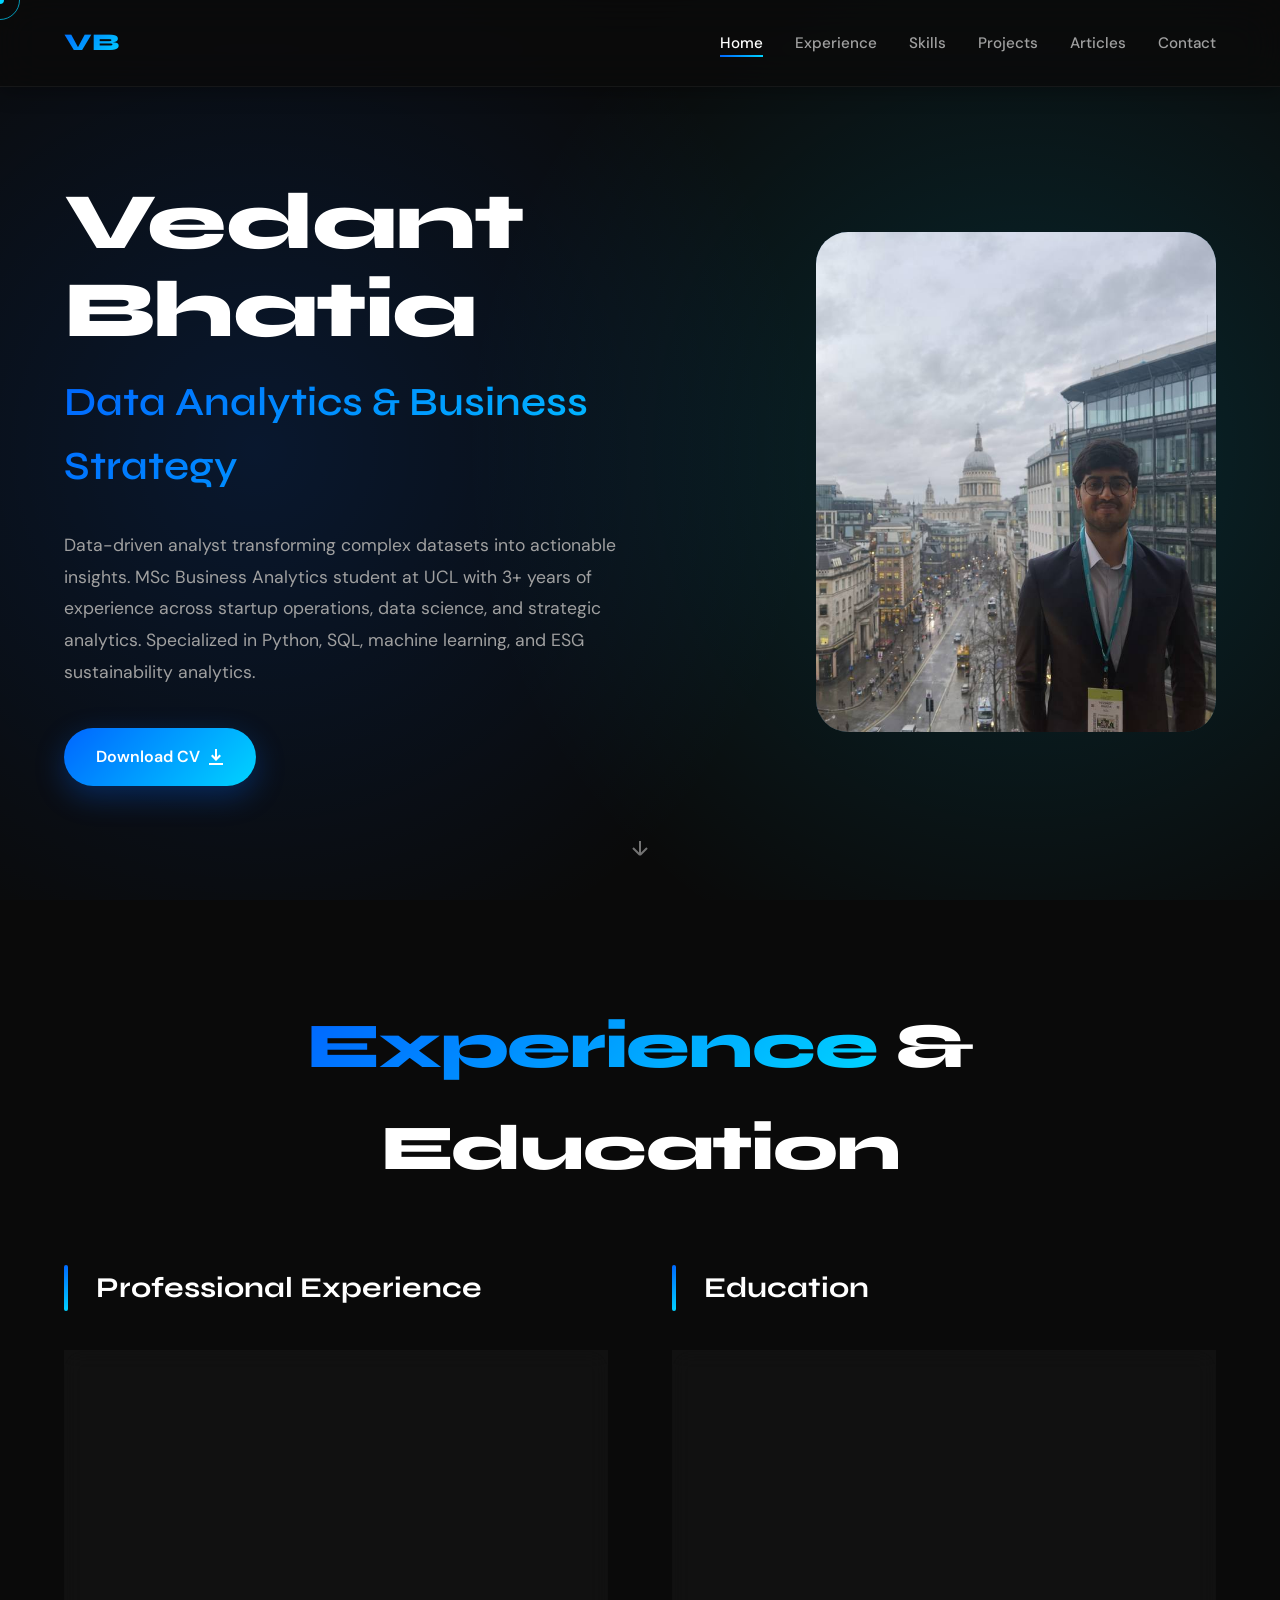
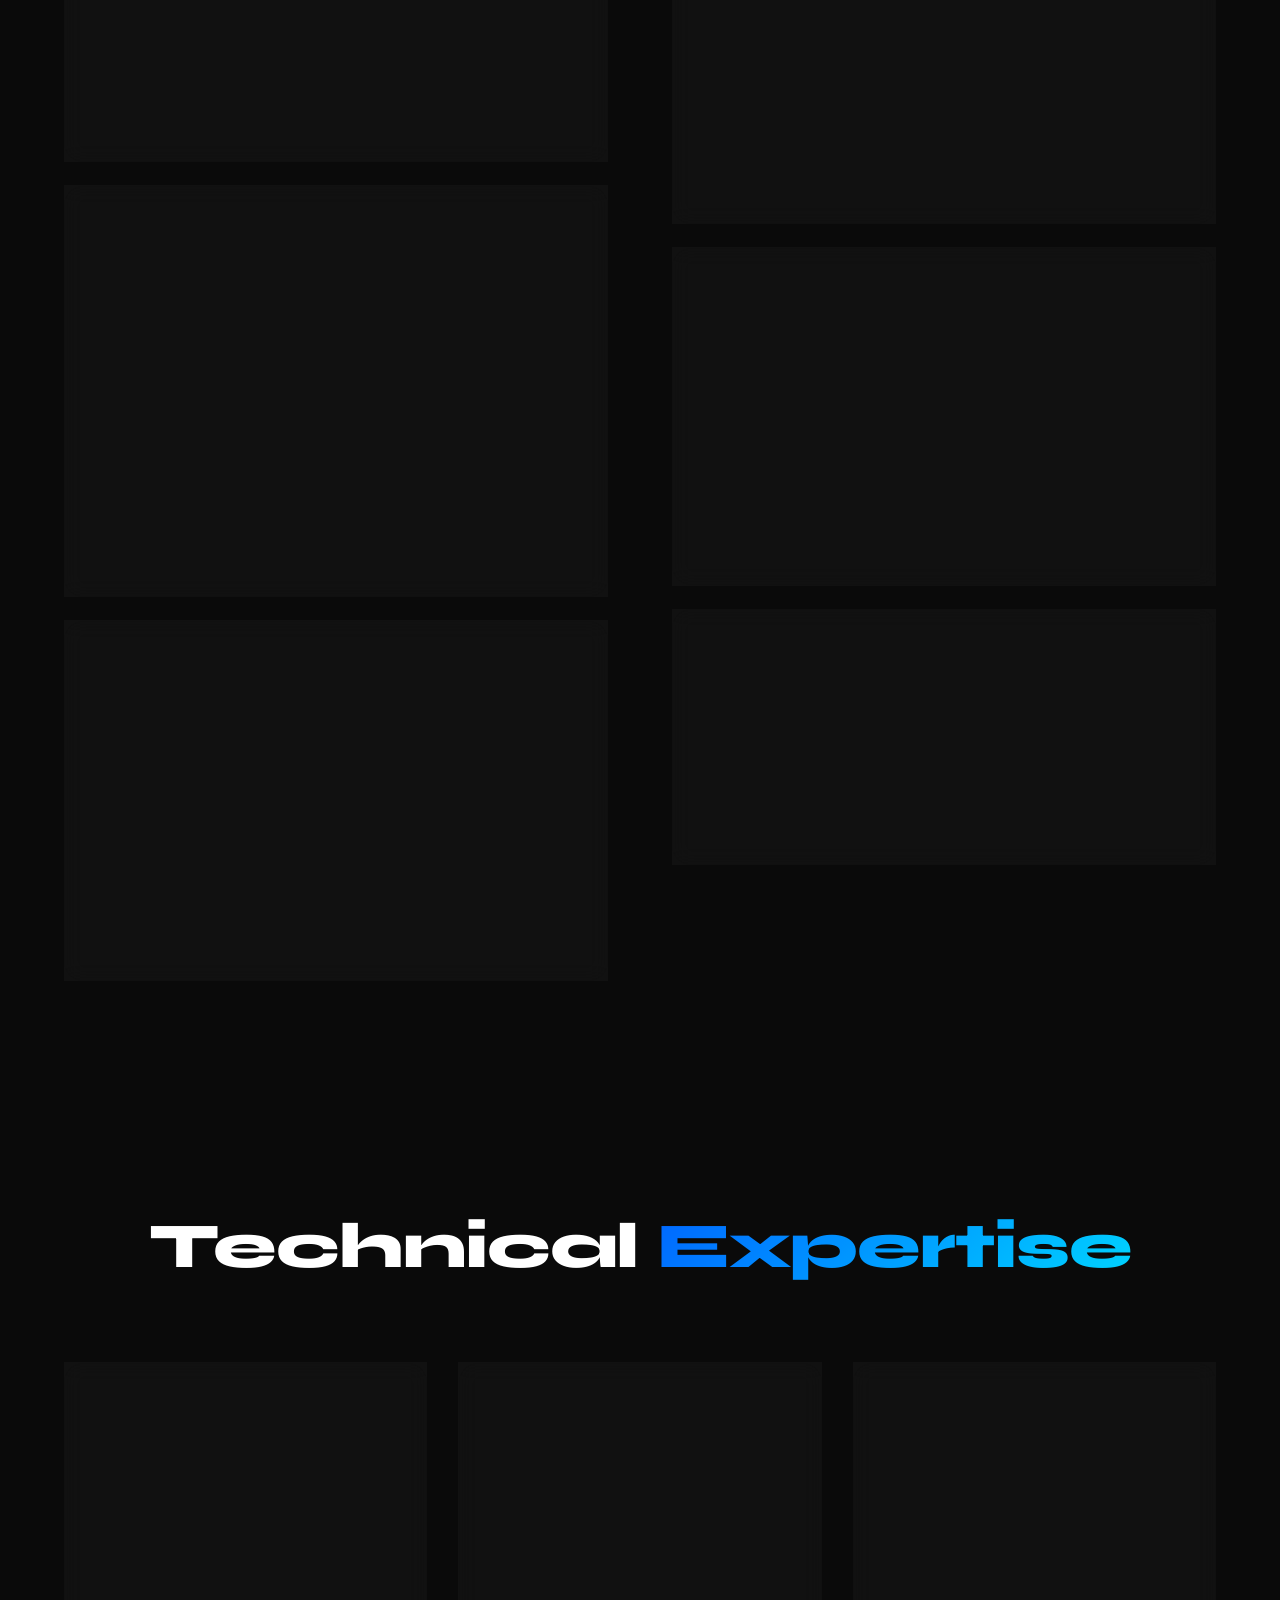
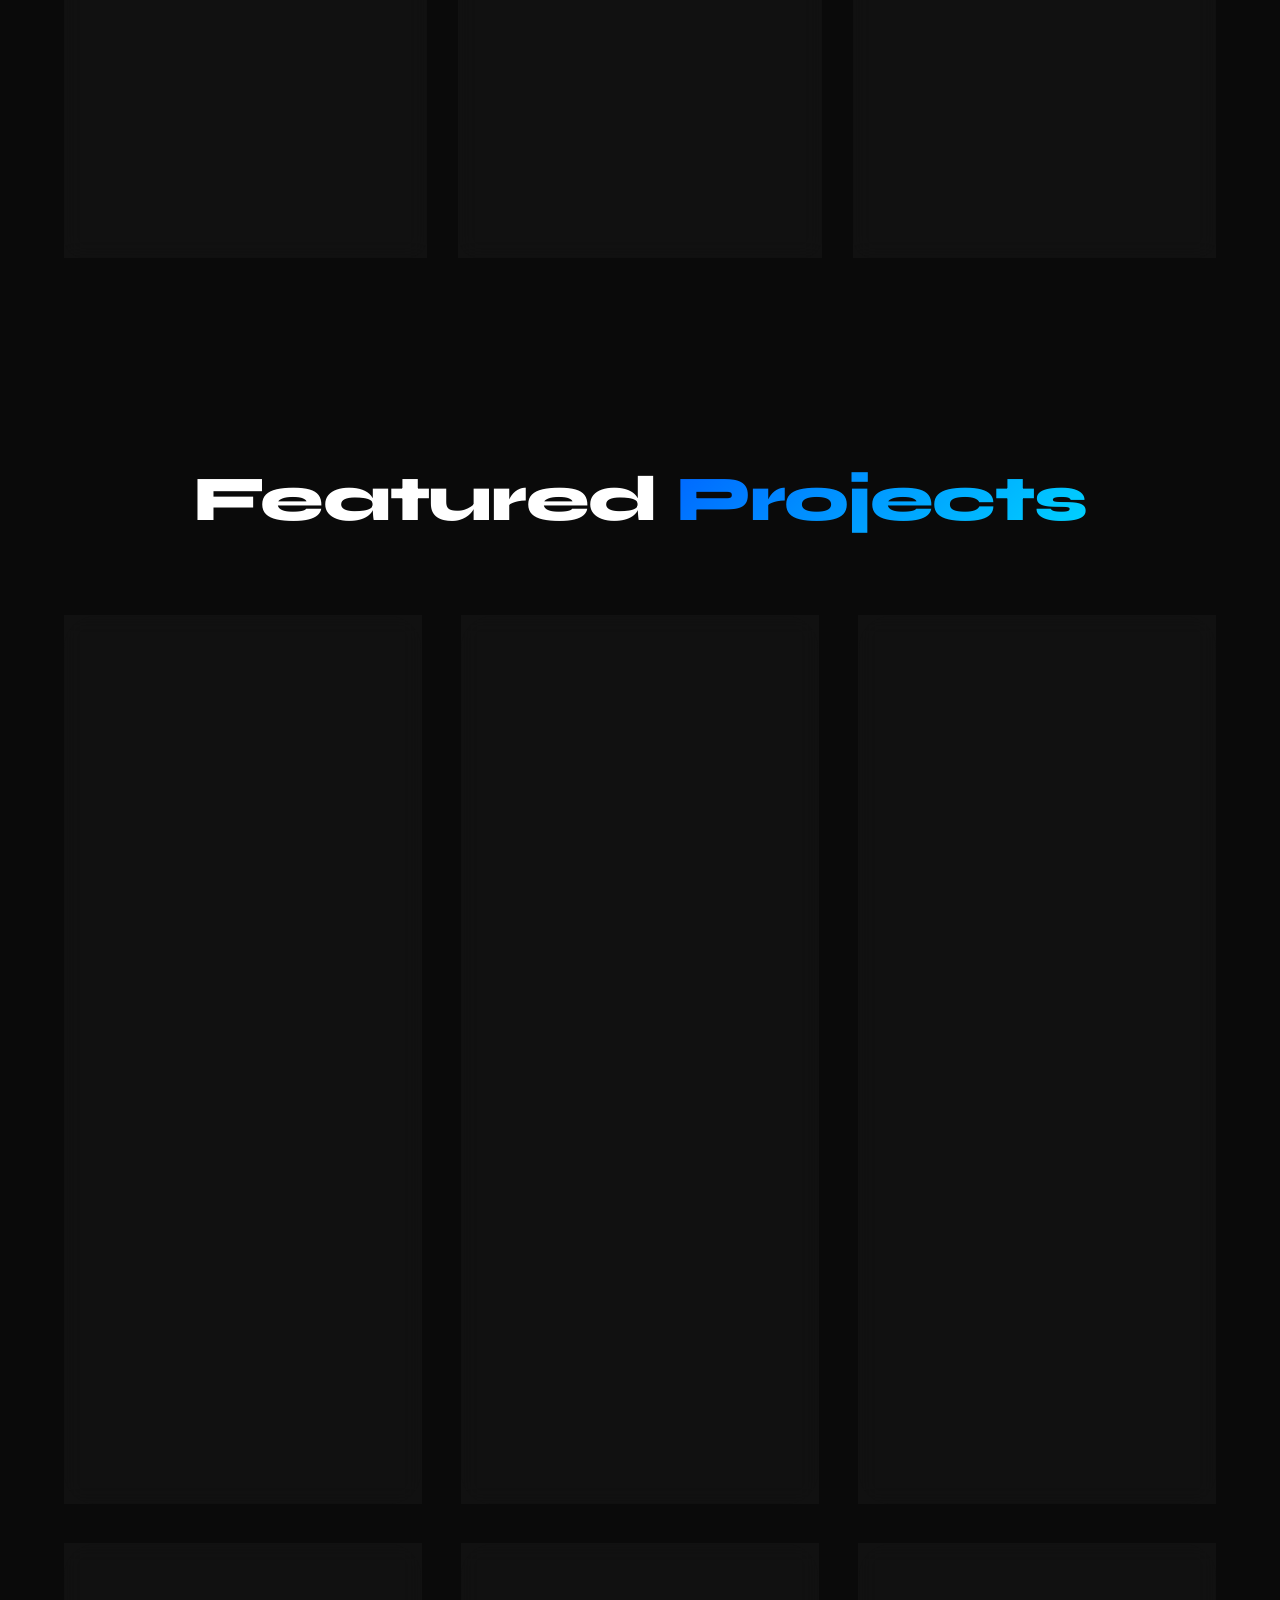
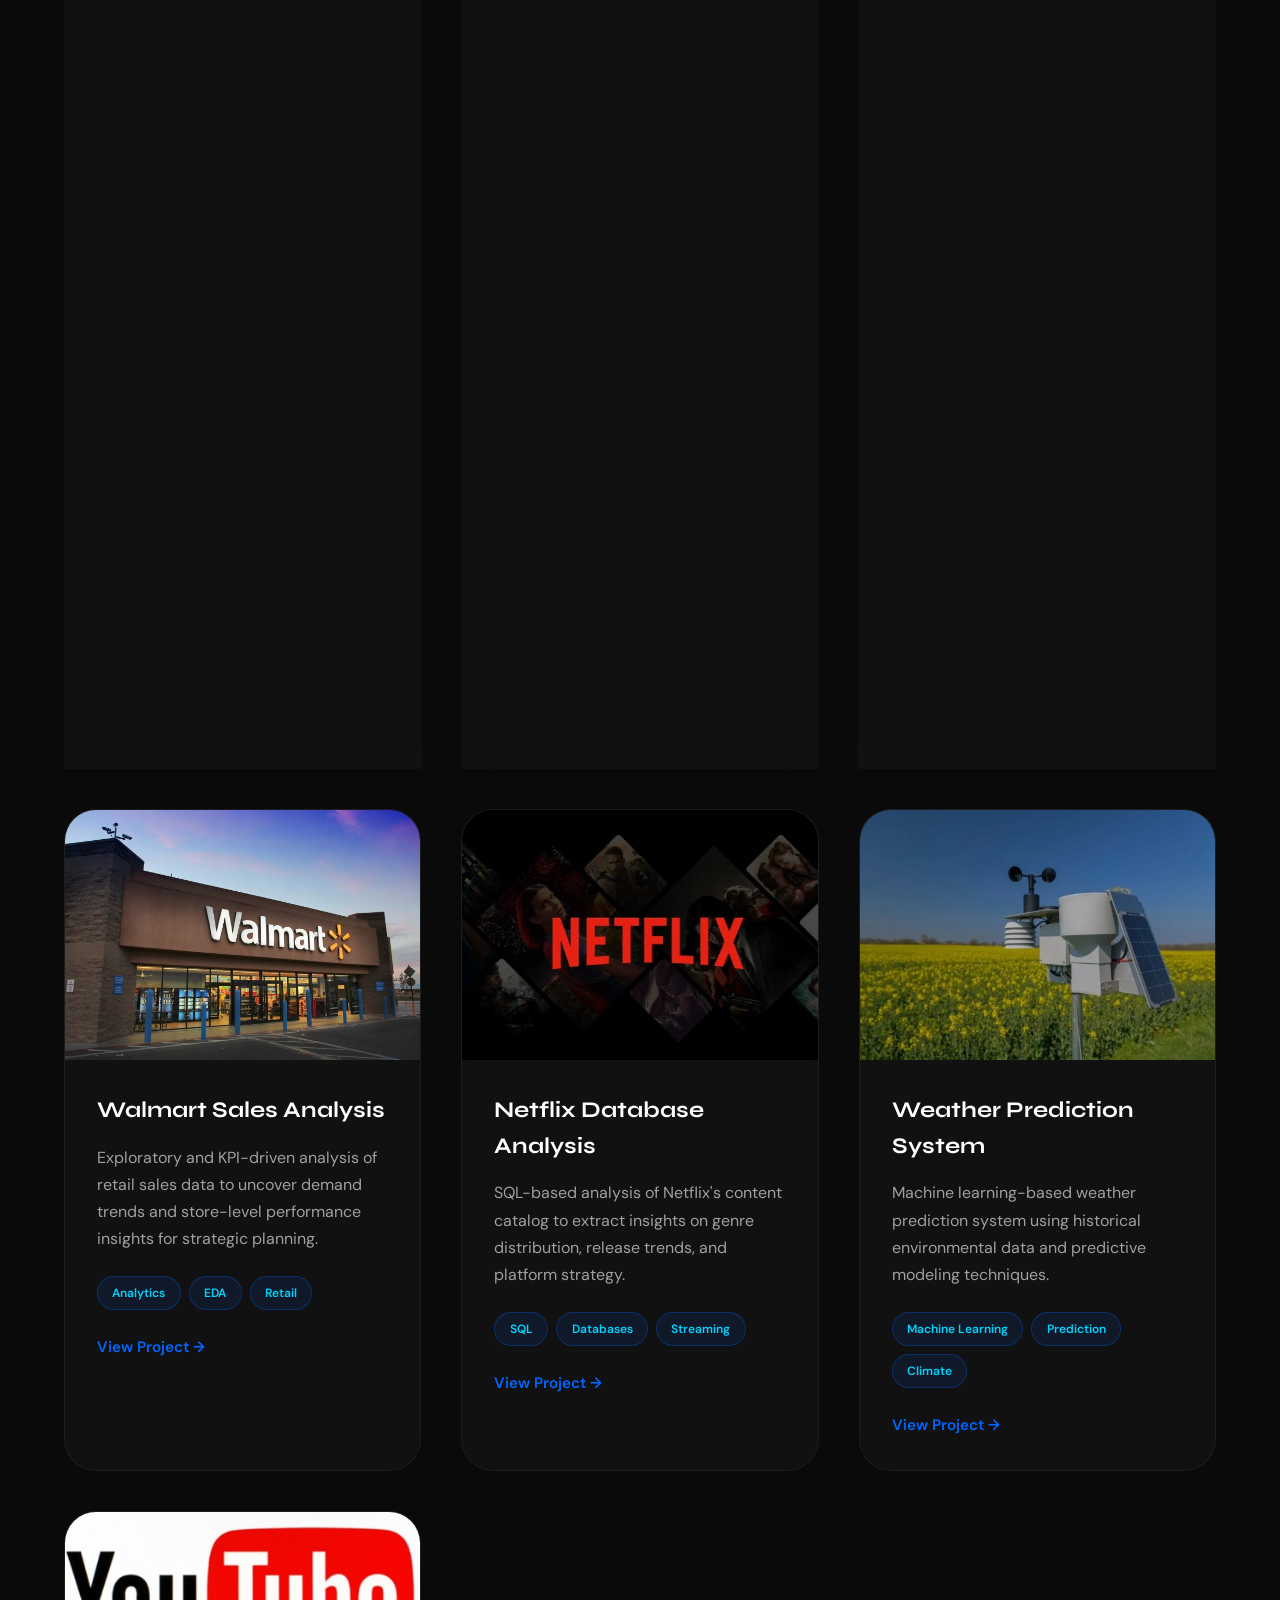
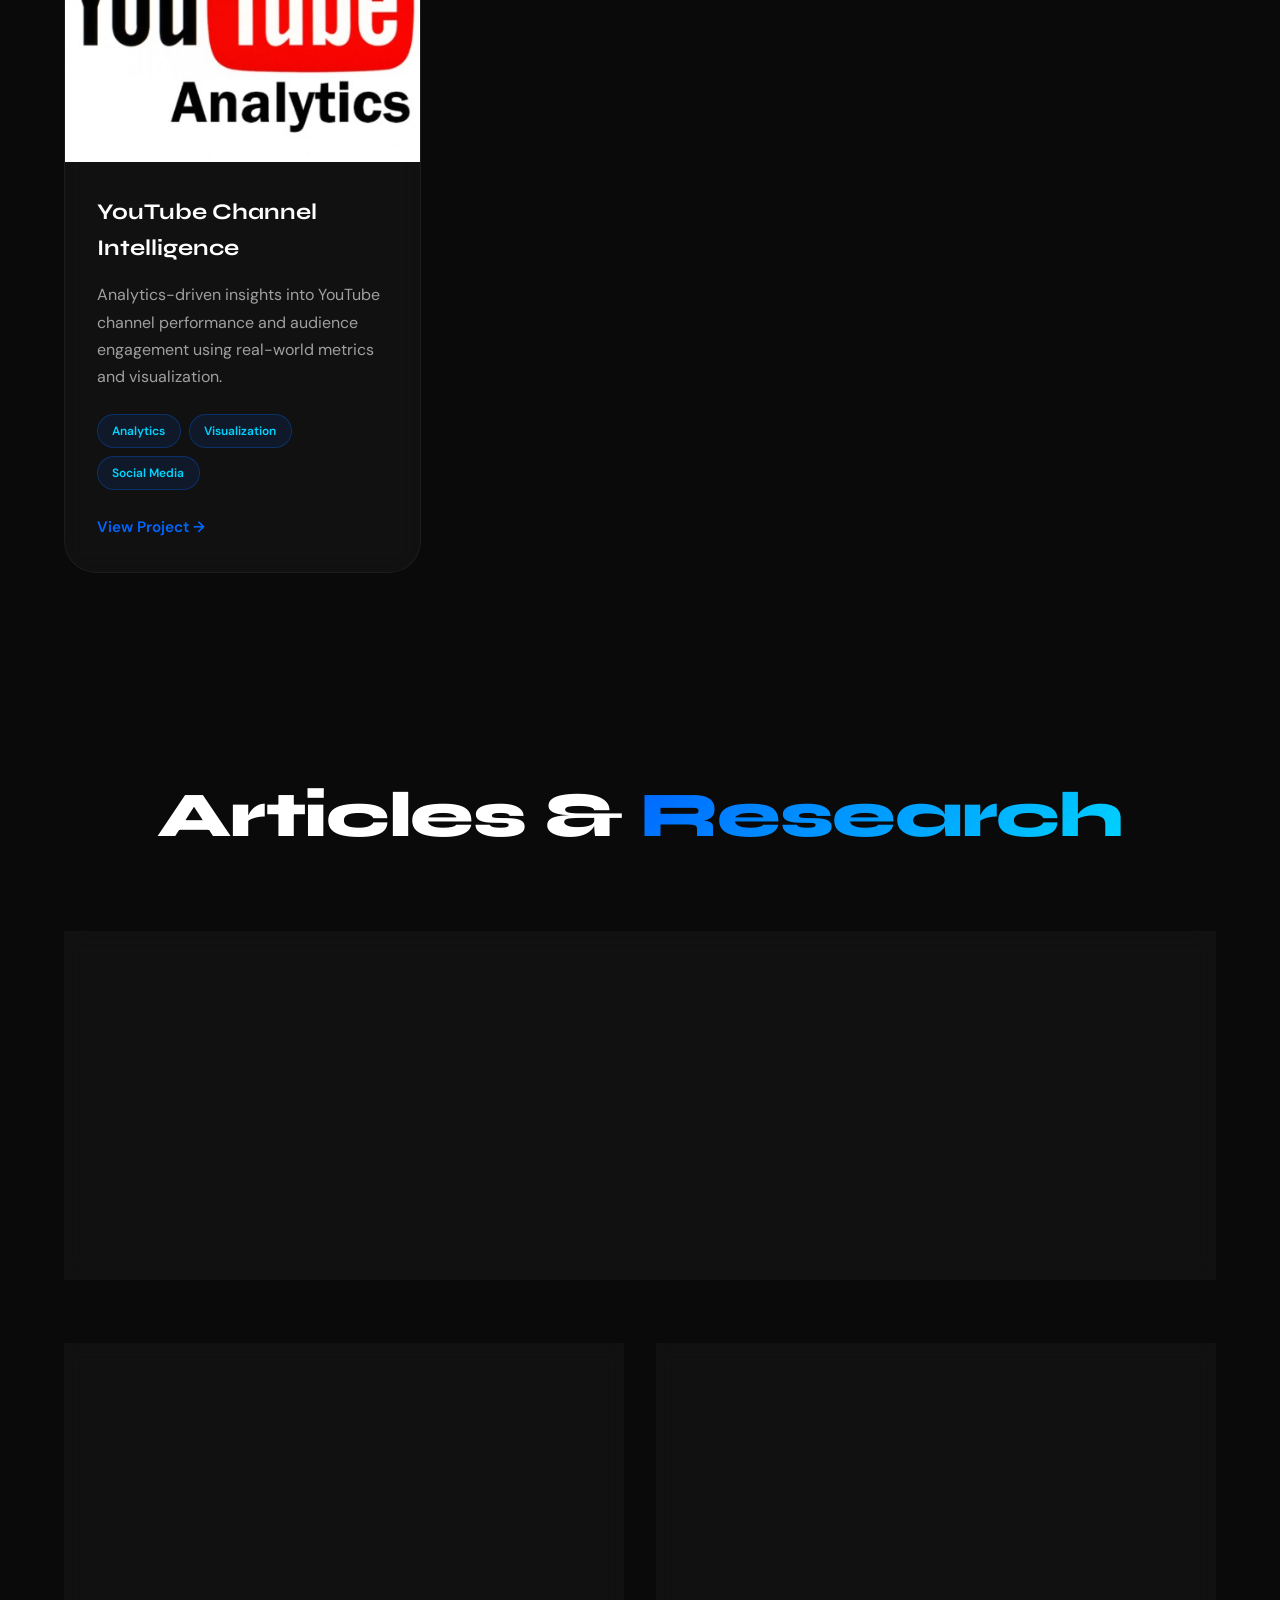
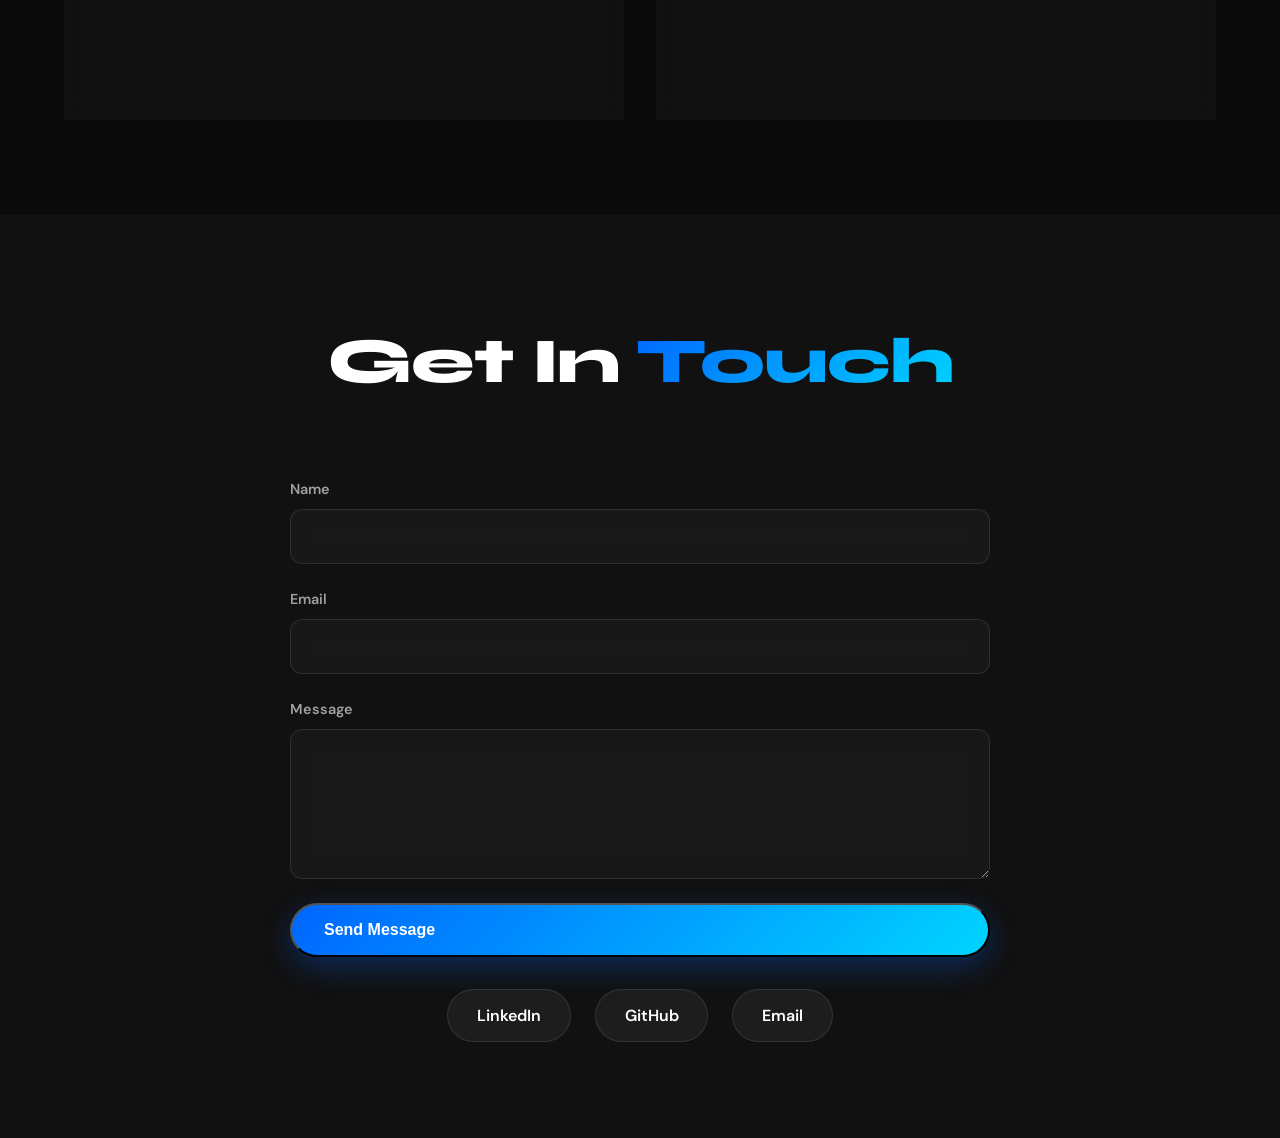
==== commit 4a4acf40: "UPDATE CURSOR POINTER" ====
--- a/index.html
+++ b/index.html
@@ -947,7 +947,9 @@
     .stagger-4 { animation-delay: 0.4s; }
   
     /* ==================== CUSTOM CURSOR ==================== */
-    * { cursor: none !important; }
+    @media (min-width: 769px) {
+      * { cursor: none !important; }
+    }
 
     .cursor-dot {
       width: 8px;
@@ -957,33 +959,44 @@
       position: fixed;
       top: 0; left: 0;
       pointer-events: none;
-      z-index: 99999;
+      z-index: 2147483647;
       transform: translate(-50%, -50%);
-      transition: transform 0.1s ease, background 0.2s ease, width 0.2s ease, height 0.2s ease;
+      transition: width 0.2s ease, height 0.2s ease, background 0.2s ease, opacity 0.2s ease;
+      will-change: left, top;
+    }
+
+    .cursor-dot.hovered {
+      width: 12px;
+      height: 12px;
+      background: #ffffff;
     }
 
     .cursor-ring {
-      width: 36px;
-      height: 36px;
-      border: 1.5px solid rgba(0, 212, 255, 0.6);
+      width: 40px;
+      height: 40px;
+      border: 1.5px solid rgba(0, 212, 255, 0.7);
       border-radius: 50%;
       position: fixed;
       top: 0; left: 0;
       pointer-events: none;
-      z-index: 99998;
+      z-index: 2147483646;
       transform: translate(-50%, -50%);
-      transition: width 0.3s ease, height 0.3s ease, border-color 0.3s ease, transform 0.12s ease;
+      transition: width 0.35s cubic-bezier(0.34,1.56,0.64,1),
+                  height 0.35s cubic-bezier(0.34,1.56,0.64,1),
+                  border-color 0.3s ease,
+                  border-width 0.3s ease;
+      will-change: left, top;
     }
 
-    /* Expand ring on hoverable elements */
-    a:hover ~ #cursorRing,
-    button:hover ~ #cursorRing {
-      transform: translate(-50%, -50%) scale(1.5);
+    .cursor-ring.hovered {
+      width: 60px;
+      height: 60px;
+      border-color: rgba(0, 102, 255, 0.9);
+      border-width: 2px;
     }
 
     @media (max-width: 768px) {
       .cursor-dot, .cursor-ring { display: none; }
-      * { cursor: auto !important; }
     }
 
   </style>
@@ -1538,51 +1551,49 @@
     </div>
   </section>
   
-  <script data-cfasync="false" src="/cdn-cgi/scripts/5c5dd728/cloudflare-static/email-decode.min.js">
+  <script data-cfasync="false" src="/cdn-cgi/scripts/5c5dd728/cloudflare-static/email-decode.min.js"></script>
+  <script>
     // ==================== CUSTOM CURSOR ====================
-    const cursorDot = document.getElementById('cursorDot');
-    const cursorRing = document.getElementById('cursorRing');
-    let ringX = 0, ringY = 0;
-    let mouseX = 0, mouseY = 0;
+    (function() {
+      const dot  = document.getElementById('cursorDot');
+      const ring = document.getElementById('cursorRing');
+      if (!dot || !ring) return;
 
-    document.addEventListener('mousemove', (e) => {
-      mouseX = e.clientX;
-      mouseY = e.clientY;
-      cursorDot.style.left = mouseX + 'px';
-      cursorDot.style.top = mouseY + 'px';
-    });
+      let mouseX = 0, mouseY = 0;
+      let ringX  = 0, ringY  = 0;
 
-    // Smooth lagging ring
-    function animateRing() {
-      ringX += (mouseX - ringX) * 0.12;
-      ringY += (mouseY - ringY) * 0.12;
-      cursorRing.style.left = ringX + 'px';
-      cursorRing.style.top = ringY + 'px';
-      requestAnimationFrame(animateRing);
-    }
-    animateRing();
+      // Dot follows cursor exactly
+      document.addEventListener('mousemove', (e) => {
+        mouseX = e.clientX;
+        mouseY = e.clientY;
+        dot.style.left = mouseX + 'px';
+        dot.style.top  = mouseY + 'px';
+      });
 
-    // Hover state — scale ring on links/buttons
-    document.querySelectorAll('a, button, .project-card, .skill-card, .hero-image').forEach(el => {
-      el.addEventListener('mouseenter', () => {
-        cursorRing.style.width = '56px';
-        cursorRing.style.height = '56px';
-        cursorRing.style.borderColor = 'rgba(0, 102, 255, 0.8)';
-        cursorDot.style.background = '#0066ff';
-        cursorDot.style.width = '6px';
-        cursorDot.style.height = '6px';
+      // Ring lags behind smoothly
+      (function animateRing() {
+        ringX += (mouseX - ringX) * 0.1;
+        ringY += (mouseY - ringY) * 0.1;
+        ring.style.left = ringX + 'px';
+        ring.style.top  = ringY + 'px';
+        requestAnimationFrame(animateRing);
+      })();
+
+      // Hover expand on interactive elements
+      const hoverTargets = 'a, button, .project-card, .skill-card, .hero-image, .timeline-item, .article-card, .featured-research';
+      document.querySelectorAll(hoverTargets).forEach(el => {
+        el.addEventListener('mouseenter', () => {
+          dot.classList.add('hovered');
+          ring.classList.add('hovered');
+        });
+        el.addEventListener('mouseleave', () => {
+          dot.classList.remove('hovered');
+          ring.classList.remove('hovered');
+        });
       });
-      el.addEventListener('mouseleave', () => {
-        cursorRing.style.width = '36px';
-        cursorRing.style.height = '36px';
-        cursorRing.style.borderColor = 'rgba(0, 212, 255, 0.6)';
-        cursorDot.style.background = '#00d4ff';
-        cursorDot.style.width = '8px';
-        cursorDot.style.height = '8px';
-      });
-    });
-
-  </script><script>
+    })();
+  </script>
+  <script>
     // ==================== SCROLL ANIMATIONS ====================
     const observerOptions = {
       threshold: 0.1,
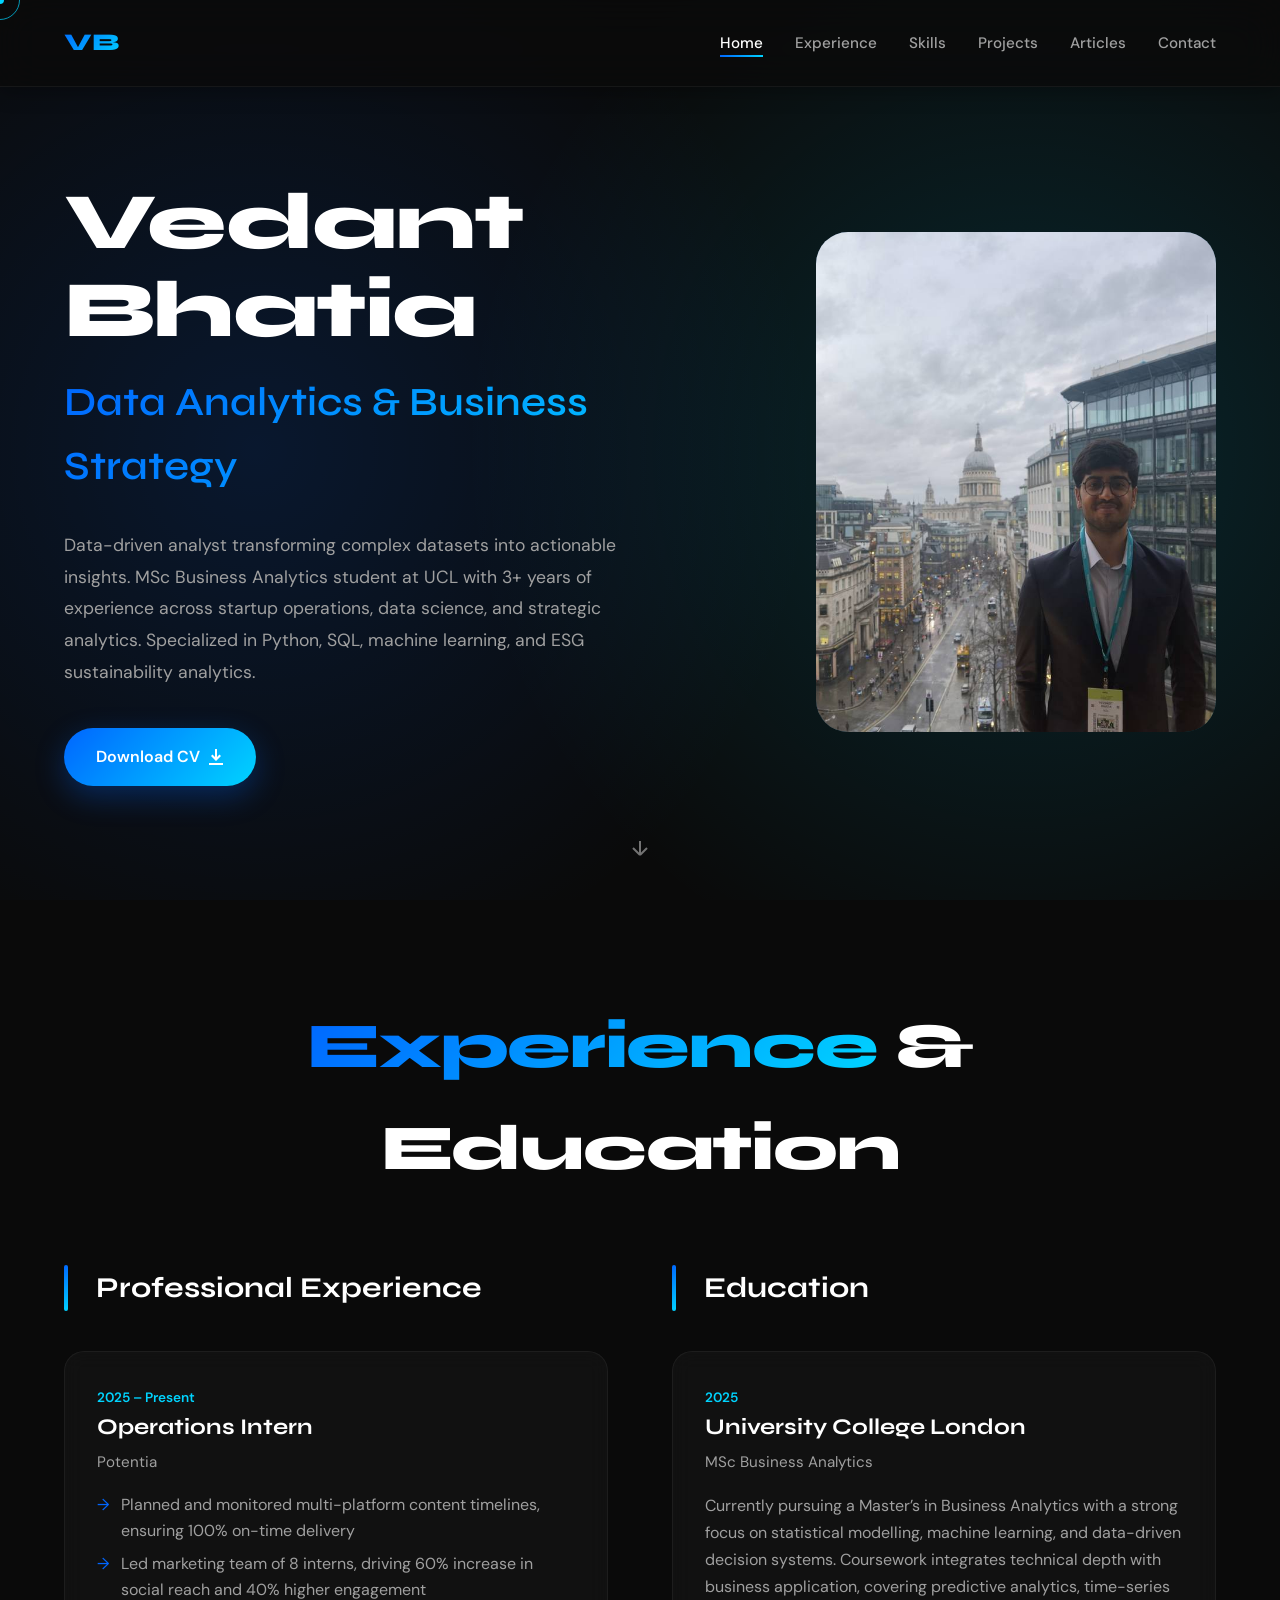
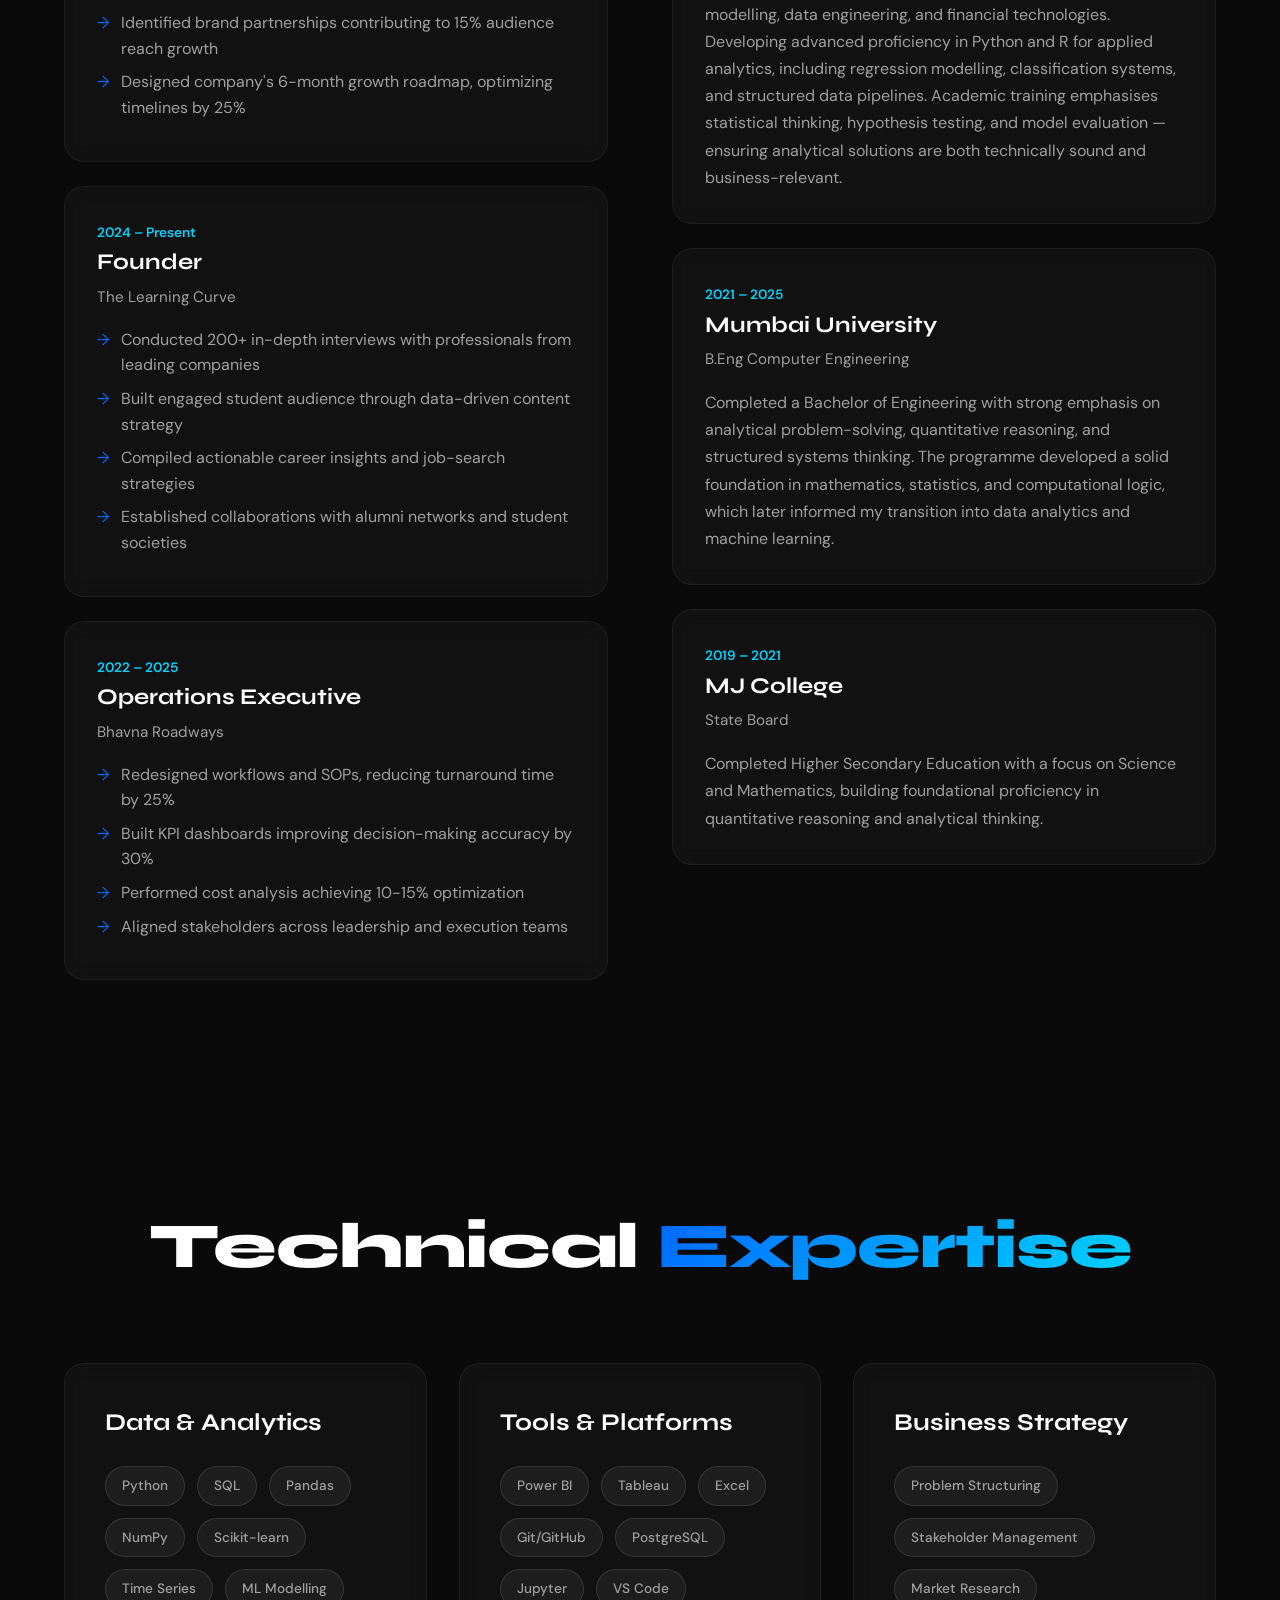
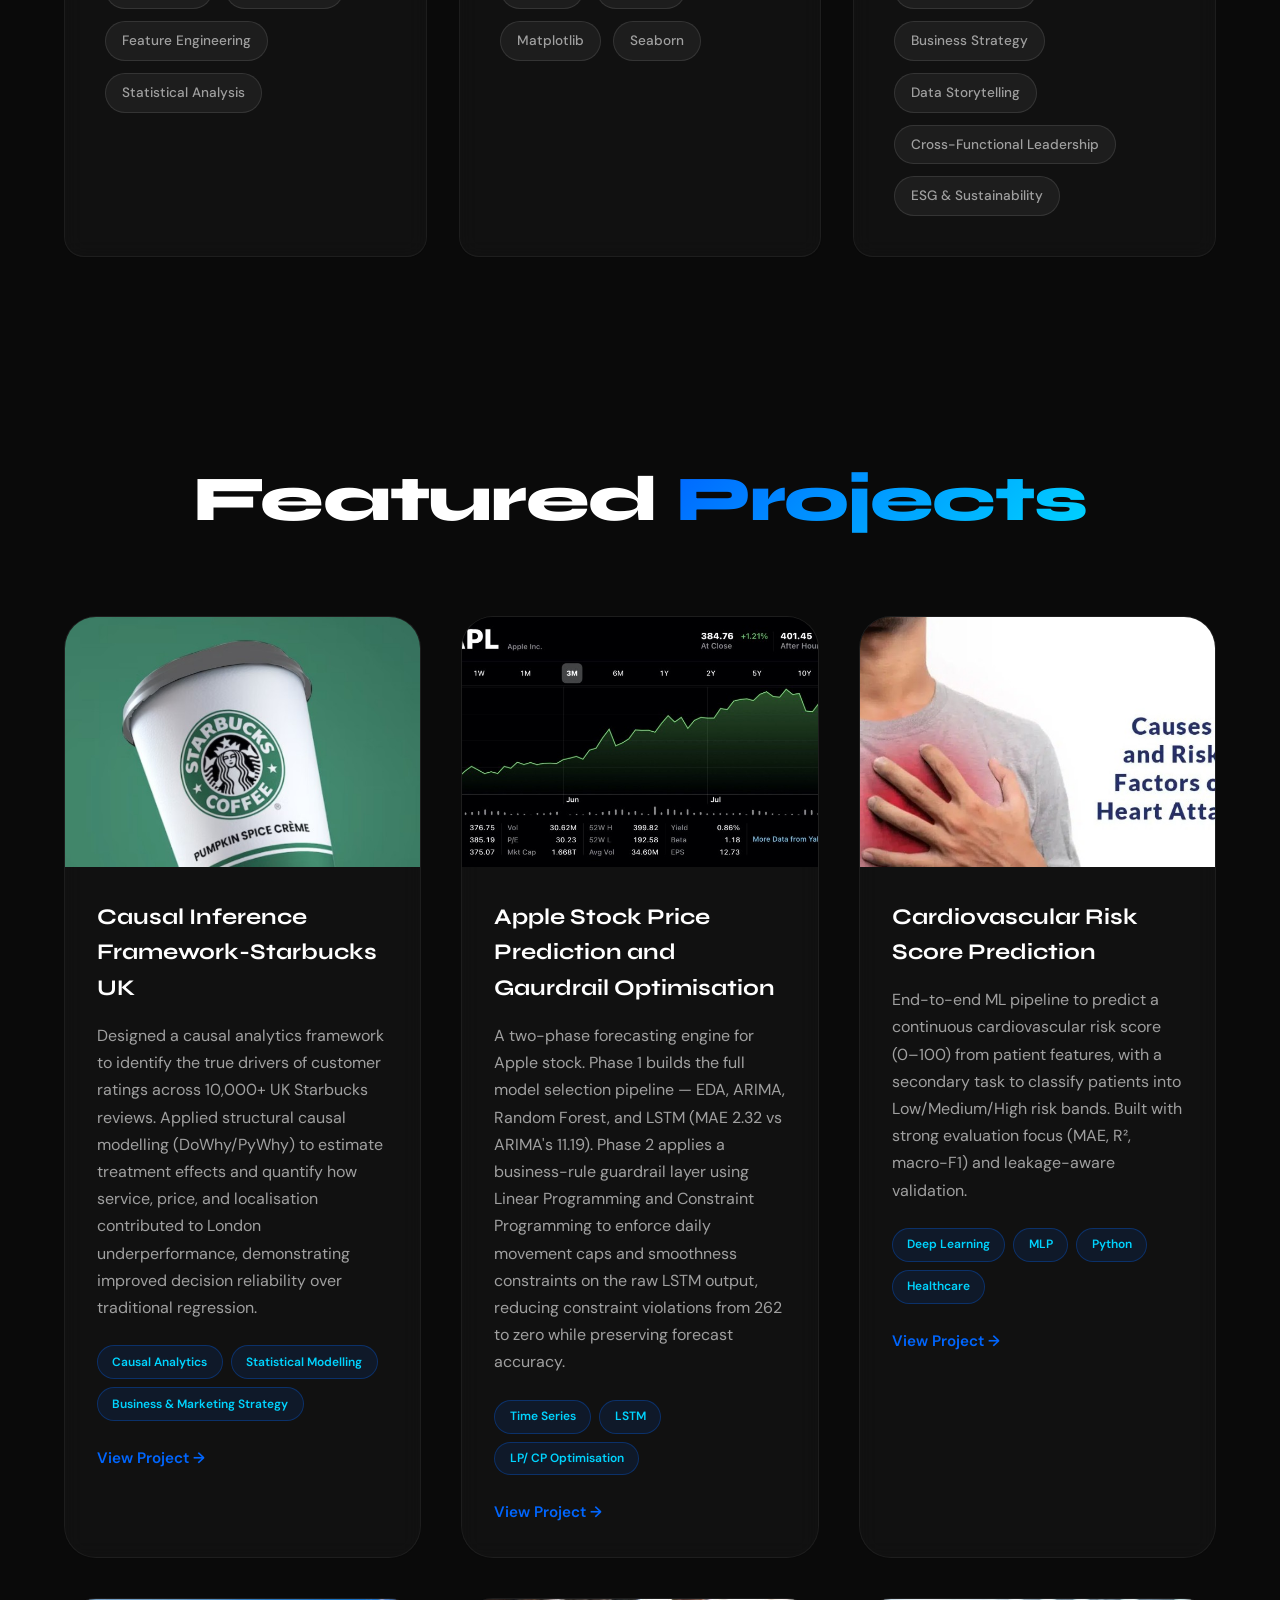
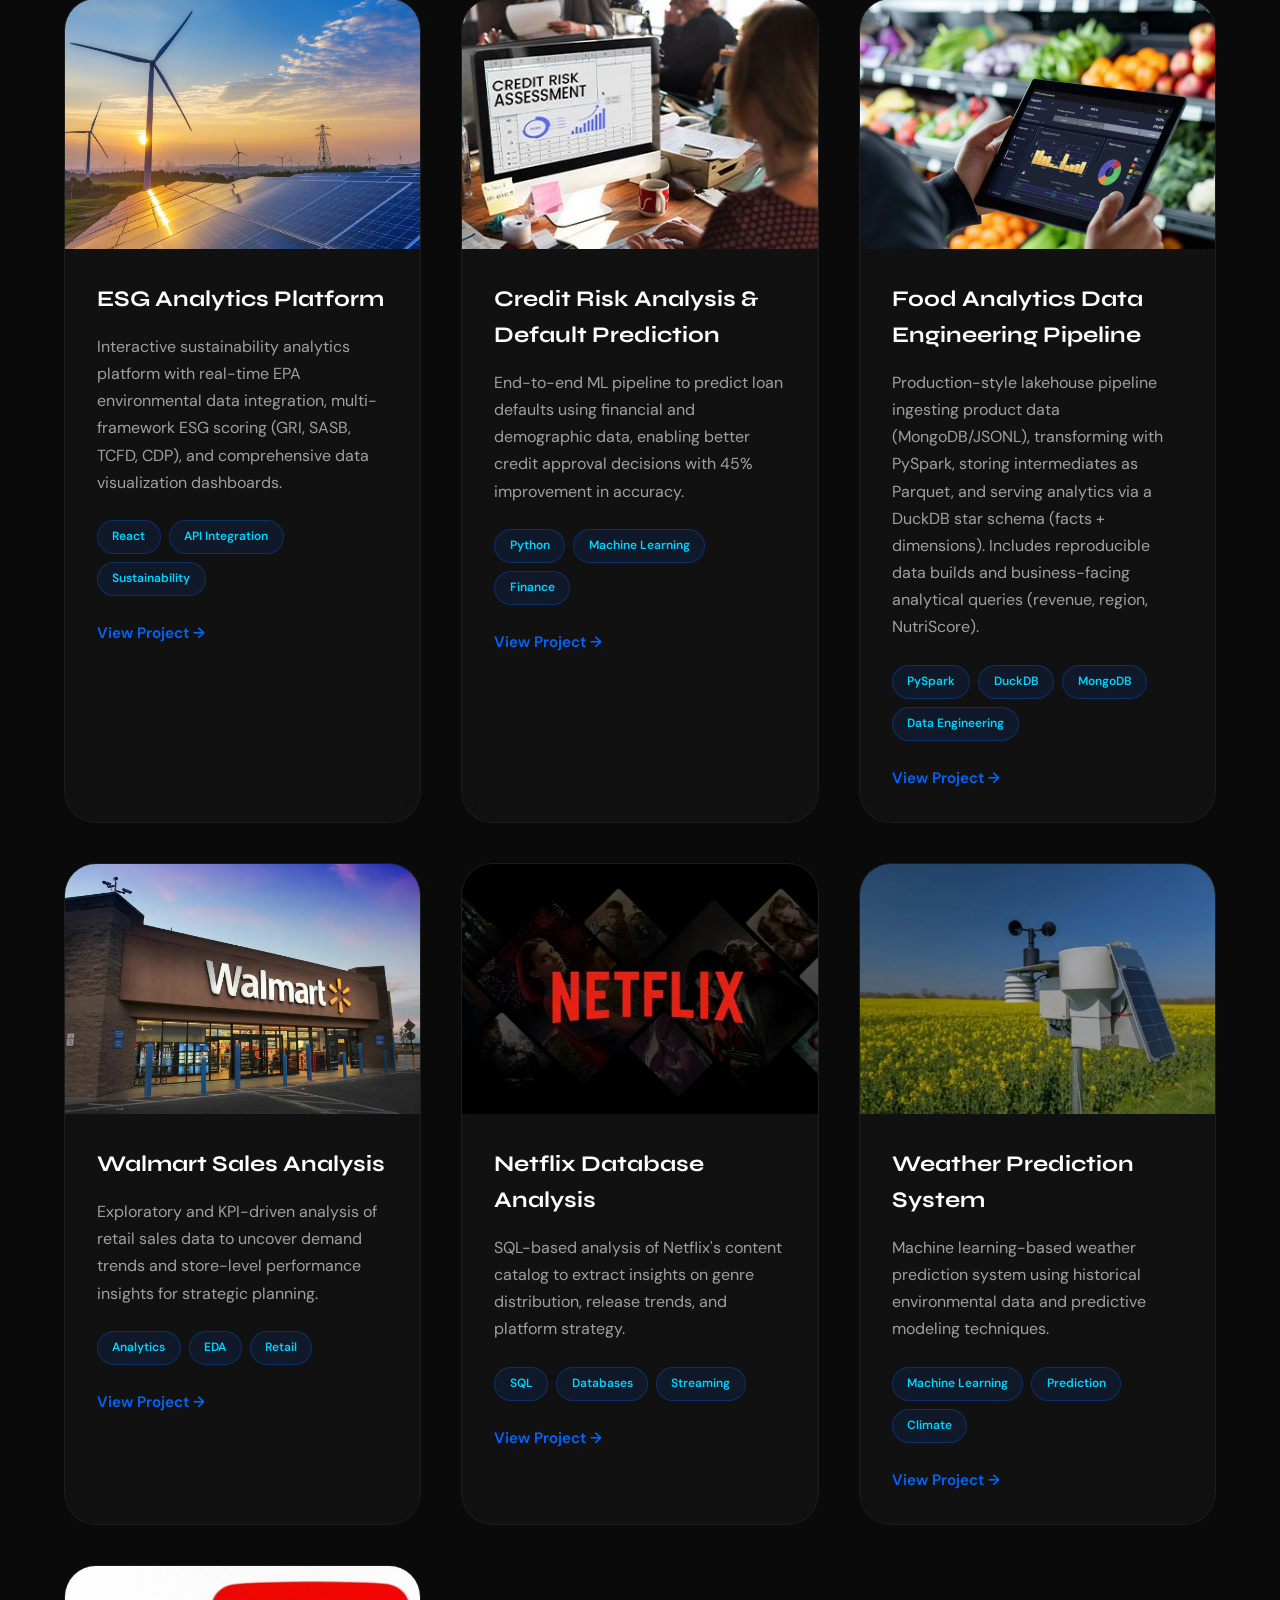
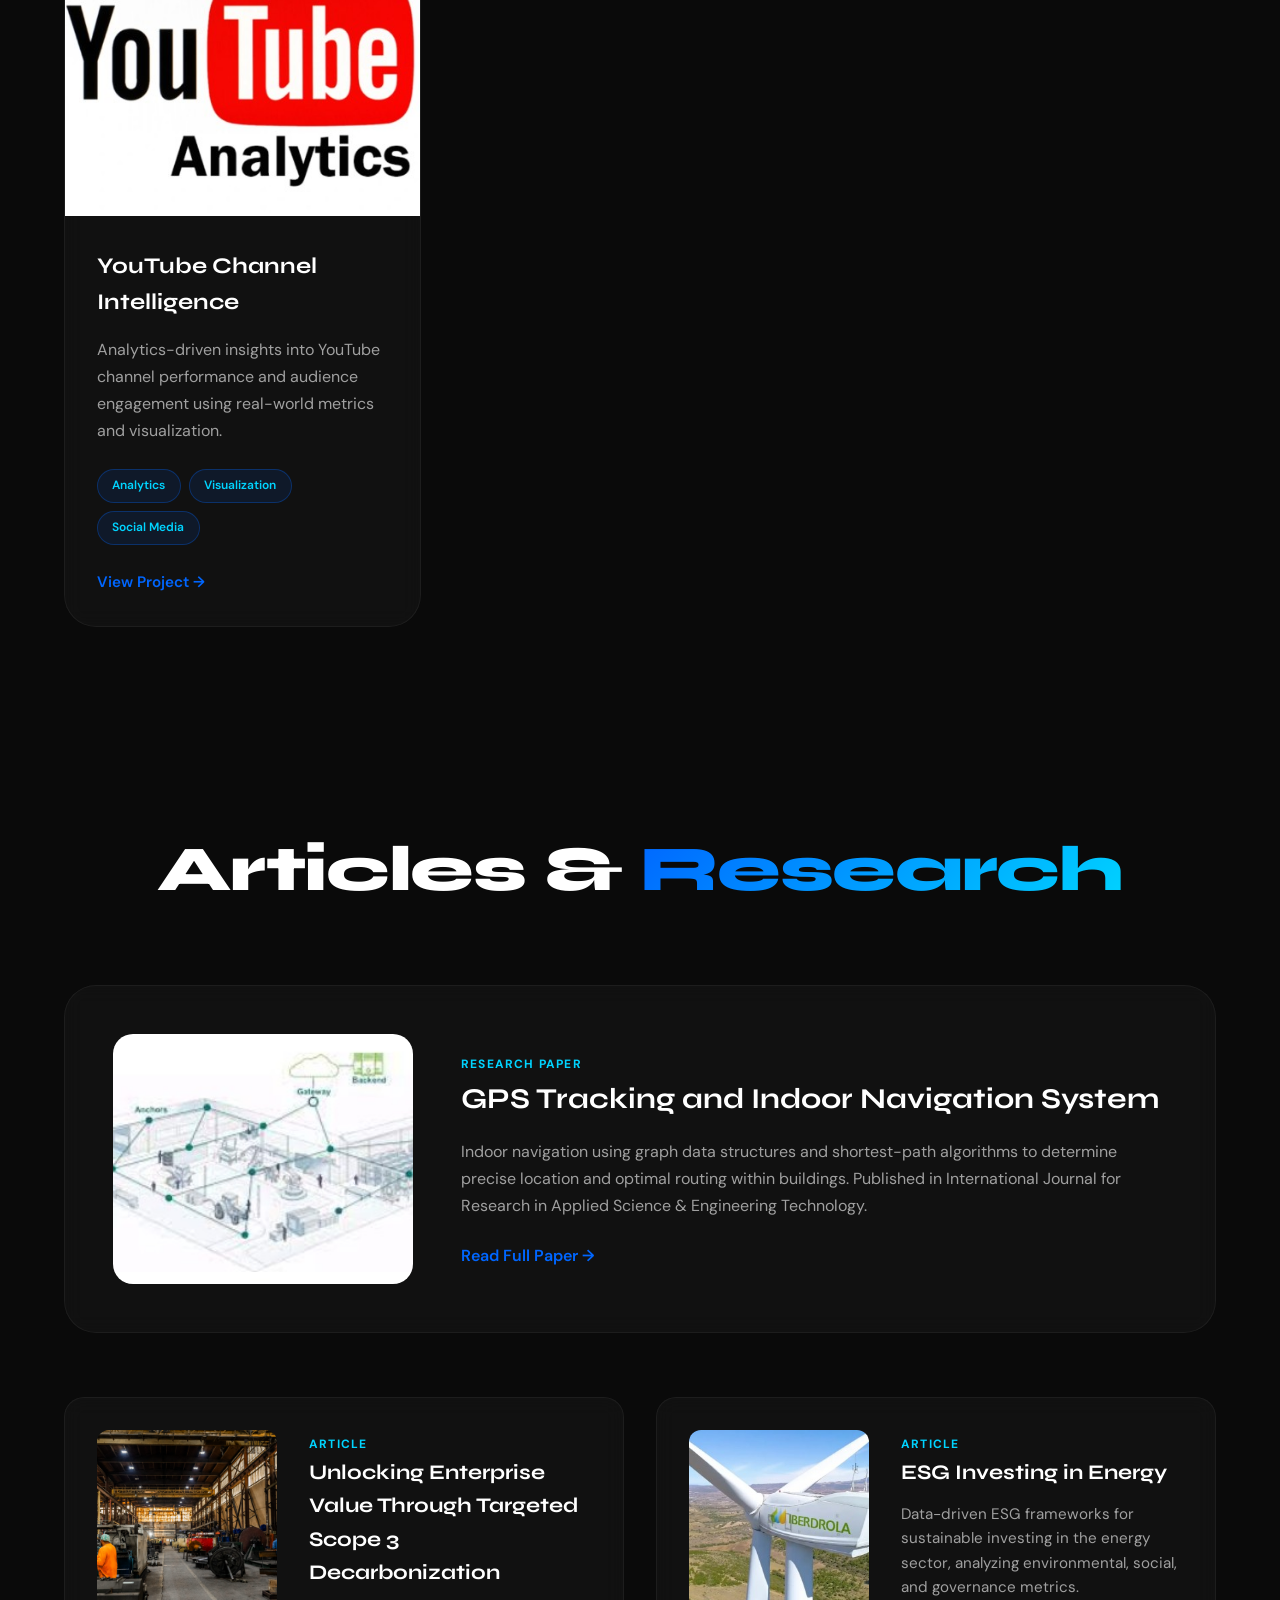
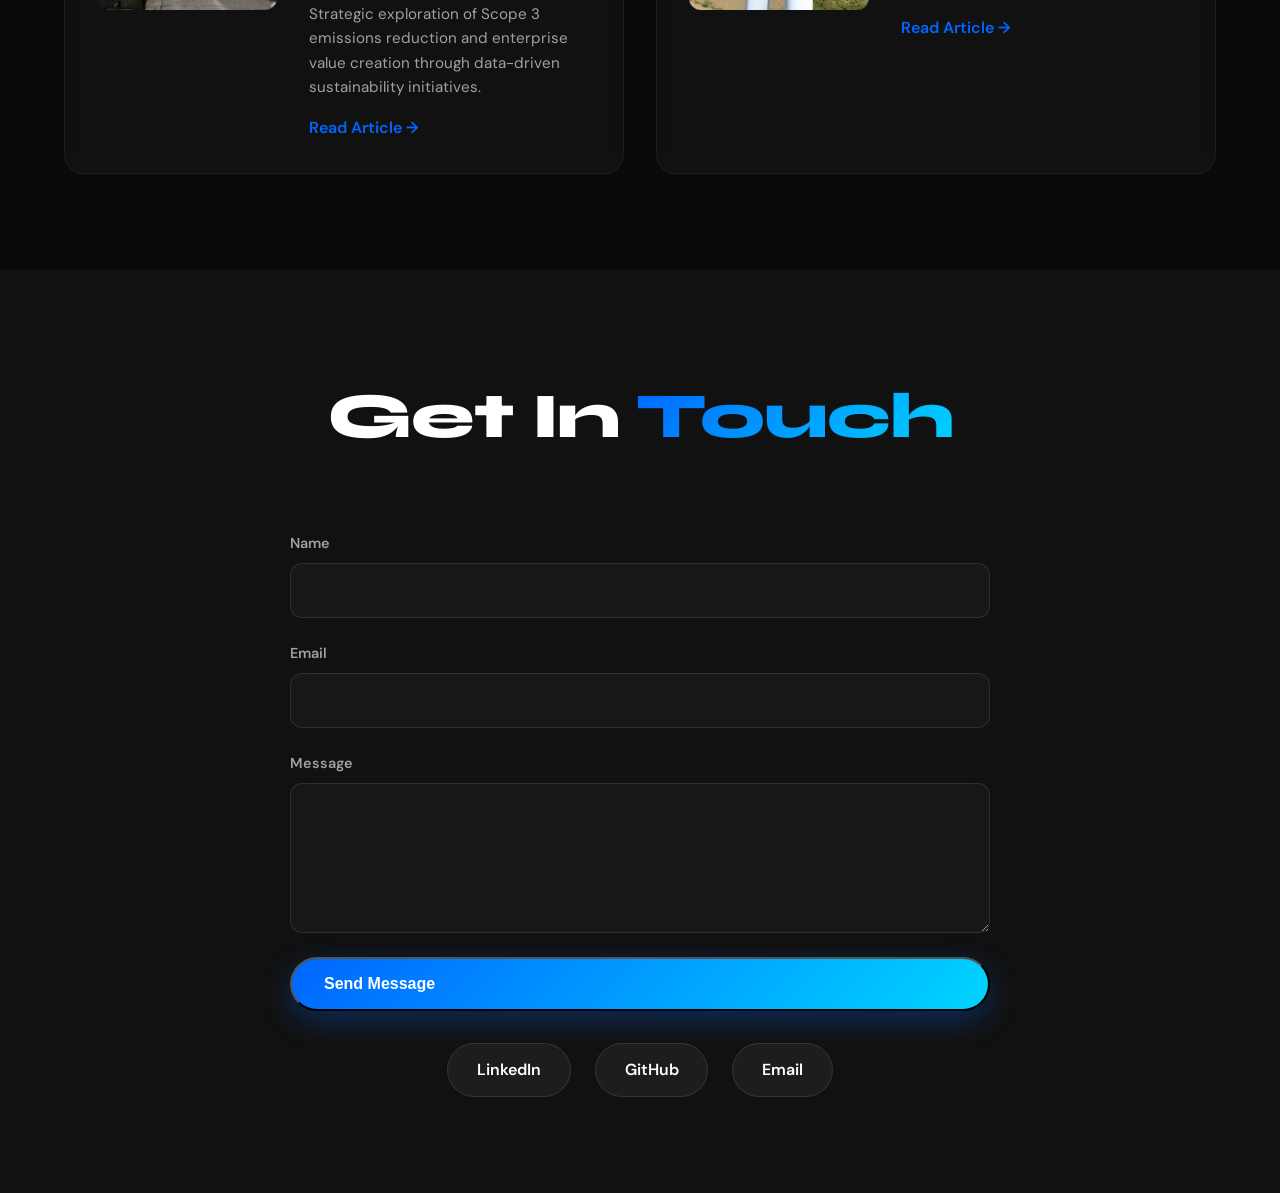
==== commit 7162938a: "Update project details for Apple Stock Prediction and ESG Analytics Platform" ====
--- a/index.html
+++ b/index.html
@@ -1233,6 +1233,56 @@
           </a>
         </div>
       </div>
+    <!-- Apple Stock Prediction -->
+      <div class="project-card">
+        <div class="project-image">
+          <img src="images/AAPL-stock-1.jpg" alt="Apple Stock Prediction">
+        </div>
+        <div class="project-content">
+          <h3>Apple Stock Price Prediction and Gaurdrail Optimisation</h3>
+          <p>
+            A two-phase forecasting engine for Apple stock. Phase 1 builds the full model
+            selection pipeline — EDA, ARIMA, Random Forest, and LSTM (MAE 2.32 vs ARIMA's 11.19). 
+            Phase 2 applies a business-rule guardrail layer using Linear Programming and Constraint Programming to
+            enforce daily movement caps and smoothness constraints on the raw LSTM output, reducing
+            constraint violations from 262 to zero while preserving forecast accuracy.
+          </p>
+          <div class="project-tags">
+            <span class="project-tag">Time Series</span>
+            <span class="project-tag">LSTM</span>
+            <span class="project-tag">LP/ CP Optimisation</span>
+          </div>
+          <a href="https://github.com/vedantbhatiaa/AAPL_gaurdrail_forecacst" 
+             target="_blank" class="project-link">
+            View Project →
+          </a>
+        </div>
+      </div>
+
+    <!-- Cardiovascular Risk Prediction -->
+      <div class="project-card">
+        <div class="project-image">
+          <img src="images/cardiovascular_risk.jpg" alt="Cardiovascular Risk Prediction">
+        </div>
+        <div class="project-content">
+          <h3>Cardiovascular Risk Score Prediction</h3>
+          <p>
+            End-to-end ML pipeline to predict a continuous cardiovascular risk score (0–100) from
+            patient features, with a secondary task to classify patients into Low/Medium/High risk bands.
+            Built with strong evaluation focus (MAE, R², macro-F1) and leakage-aware validation.
+          </p>
+          <div class="project-tags">
+            <span class="project-tag">Deep Learning</span>
+            <span class="project-tag">MLP</span>
+            <span class="project-tag">Python</span>
+            <span class="project-tag">Healthcare</span>
+          </div>
+          <a href="https://github.com/vedantbhatiaa/Cardiovascular_Risk_Prediction"
+              target="_blank" class="project-link">
+            View Project →
+          </a>
+        </div>
+      </div>
     
       <!-- ESG Analytics Platform -->
       <div class="project-card">
@@ -1259,30 +1309,6 @@
         </div>
       </div>
 
-      <!-- Cardiovascular Risk Prediction -->
-      <div class="project-card">
-        <div class="project-image">
-          <img src="images/cardiovascular_risk.jpg" alt="Cardiovascular Risk Prediction">
-        </div>
-        <div class="project-content">
-          <h3>Cardiovascular Risk Score Prediction</h3>
-          <p>
-            End-to-end ML pipeline to predict a continuous cardiovascular risk score (0–100) from
-            patient features, with a secondary task to classify patients into Low/Medium/High risk bands.
-            Built with strong evaluation focus (MAE, R², macro-F1) and leakage-aware validation.
-          </p>
-          <div class="project-tags">
-            <span class="project-tag">Deep Learning</span>
-            <span class="project-tag">MLP</span>
-            <span class="project-tag">Python</span>
-            <span class="project-tag">Healthcare</span>
-          </div>
-          <a href="https://github.com/vedantbhatiaa/Cardiovascular_Risk_Prediction"
-              target="_blank" class="project-link">
-            View Project →
-          </a>
-        </div>
-      </div>
       <!-- Credit Risk Analysis -->
       <div class="project-card">
         <div class="project-image">
@@ -1332,30 +1358,7 @@
         </div>
       </div>
 
-      
-      
-      <!-- Apple Stock Prediction -->
-      <div class="project-card">
-        <div class="project-image">
-          <img src="images/AAPL-stock-1.jpg" alt="Apple Stock Prediction">
-        </div>
-        <div class="project-content">
-          <h3>Apple Stock Price Prediction</h3>
-          <p>
-            Time-series forecasting of AAPL stock prices using ARIMA and LSTM models 
-            to identify short-term trends and volatility with 91% prediction accuracy.
-          </p>
-          <div class="project-tags">
-            <span class="project-tag">Time Series</span>
-            <span class="project-tag">LSTM</span>
-            <span class="project-tag">Deep Learning</span>
-          </div>
-          <a href="https://github.com/vedantbhatiaa/AAPL_STOCK_PREDICTION" 
-             target="_blank" class="project-link">
-            View Project →
-          </a>
-        </div>
-      </div>
+    
        
       <!-- Walmart Sales -->
       <div class="project-card">
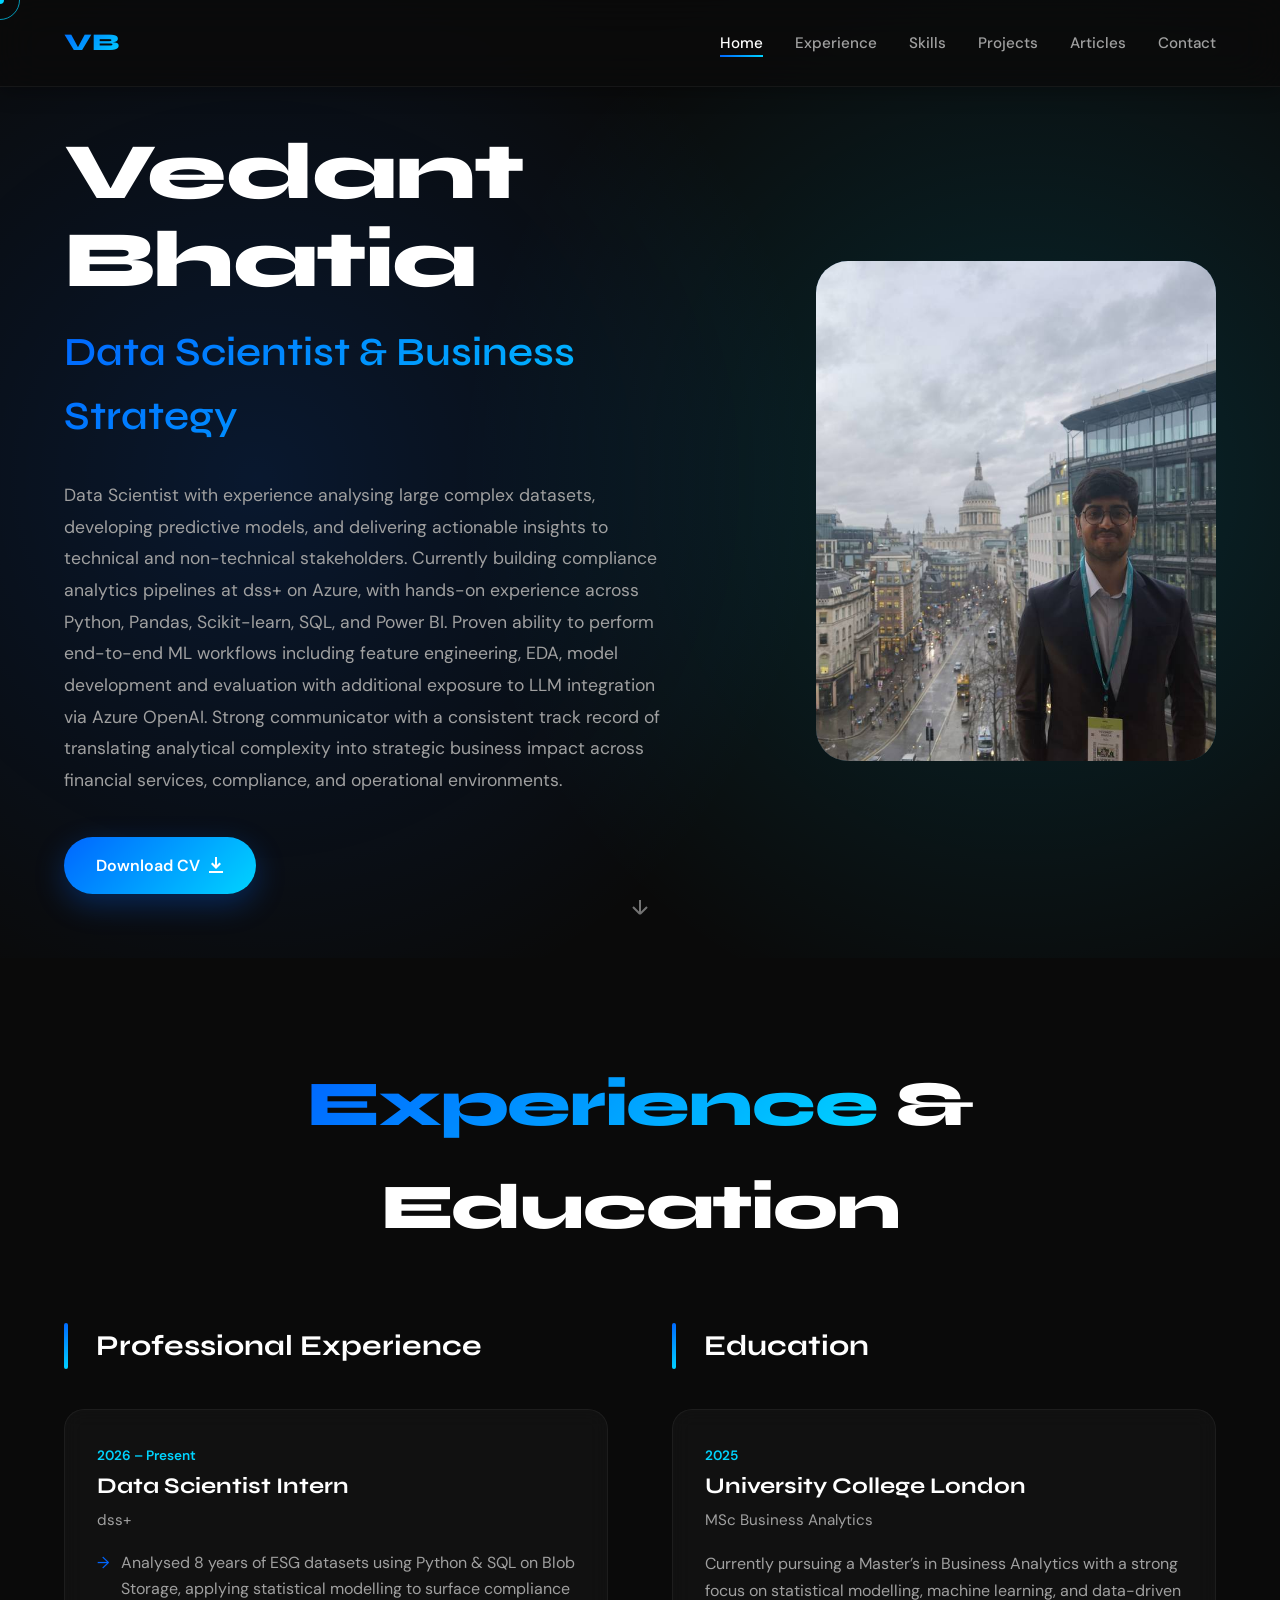
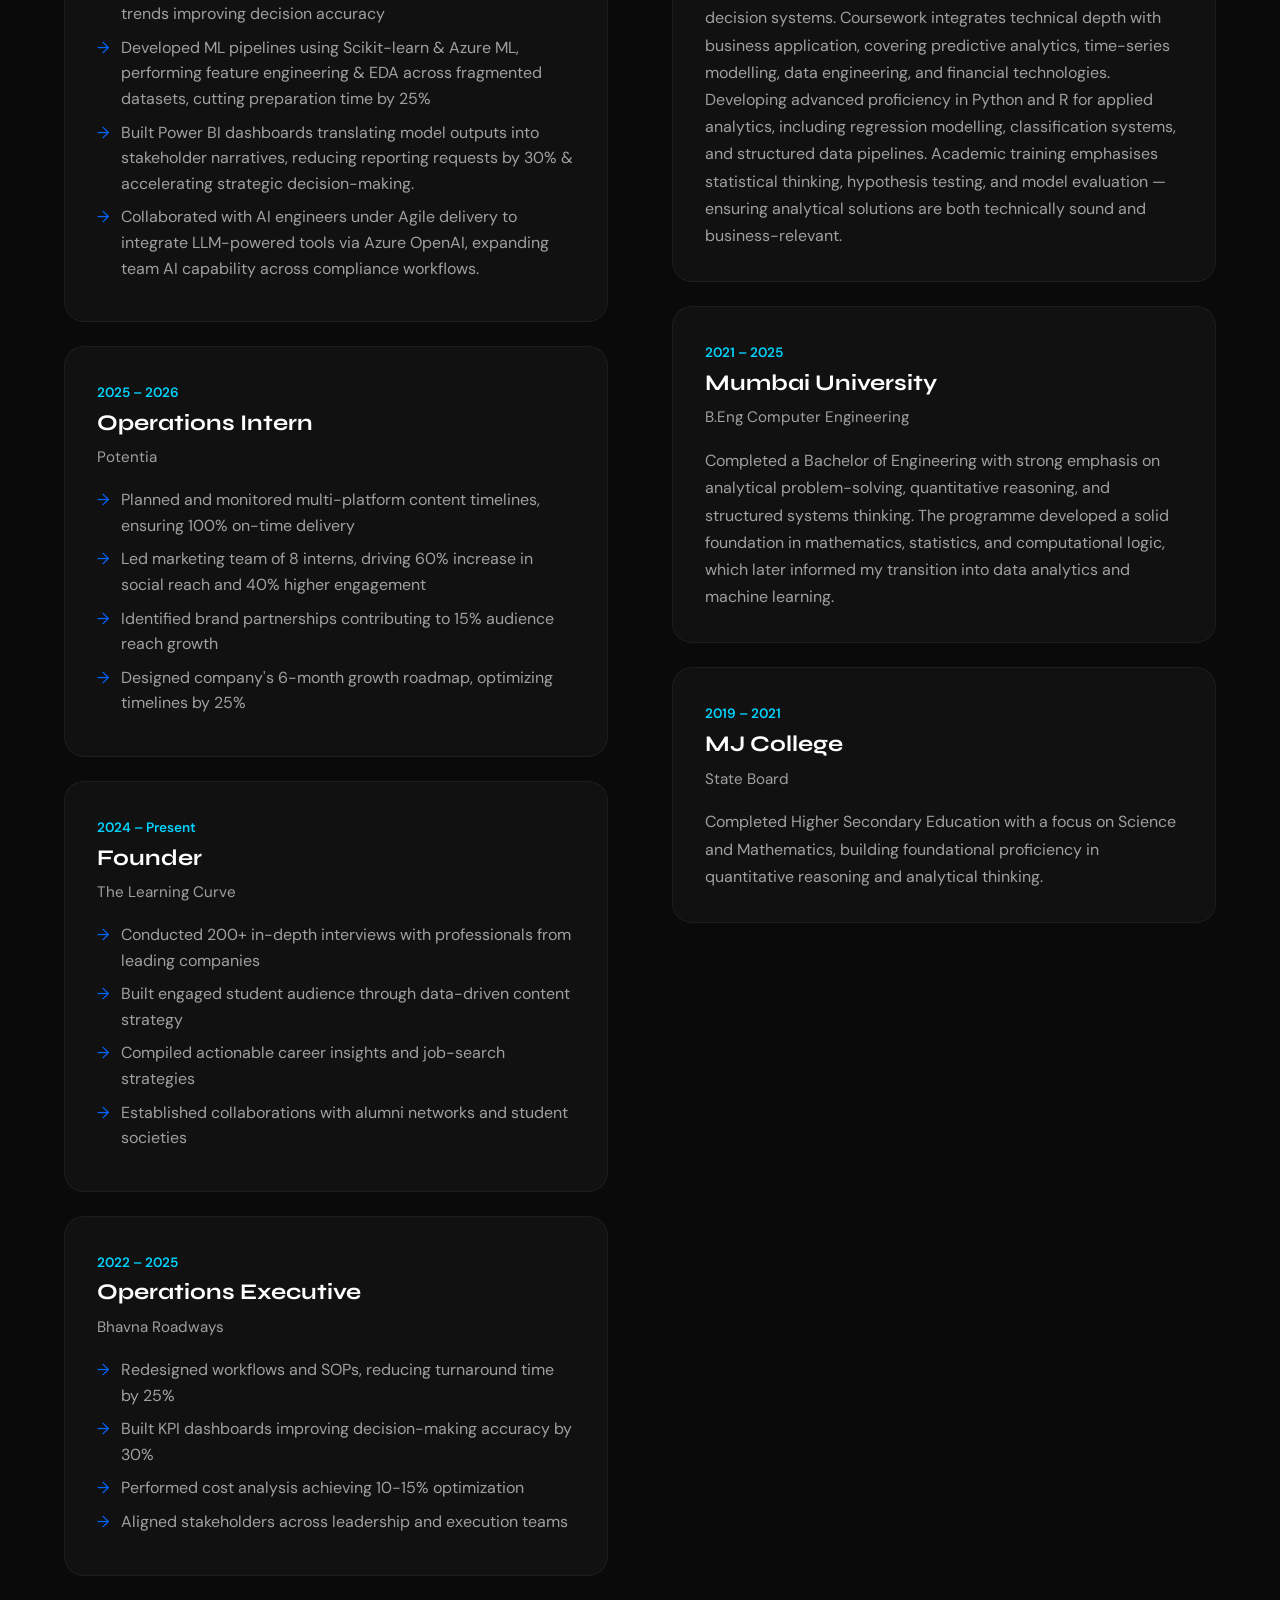
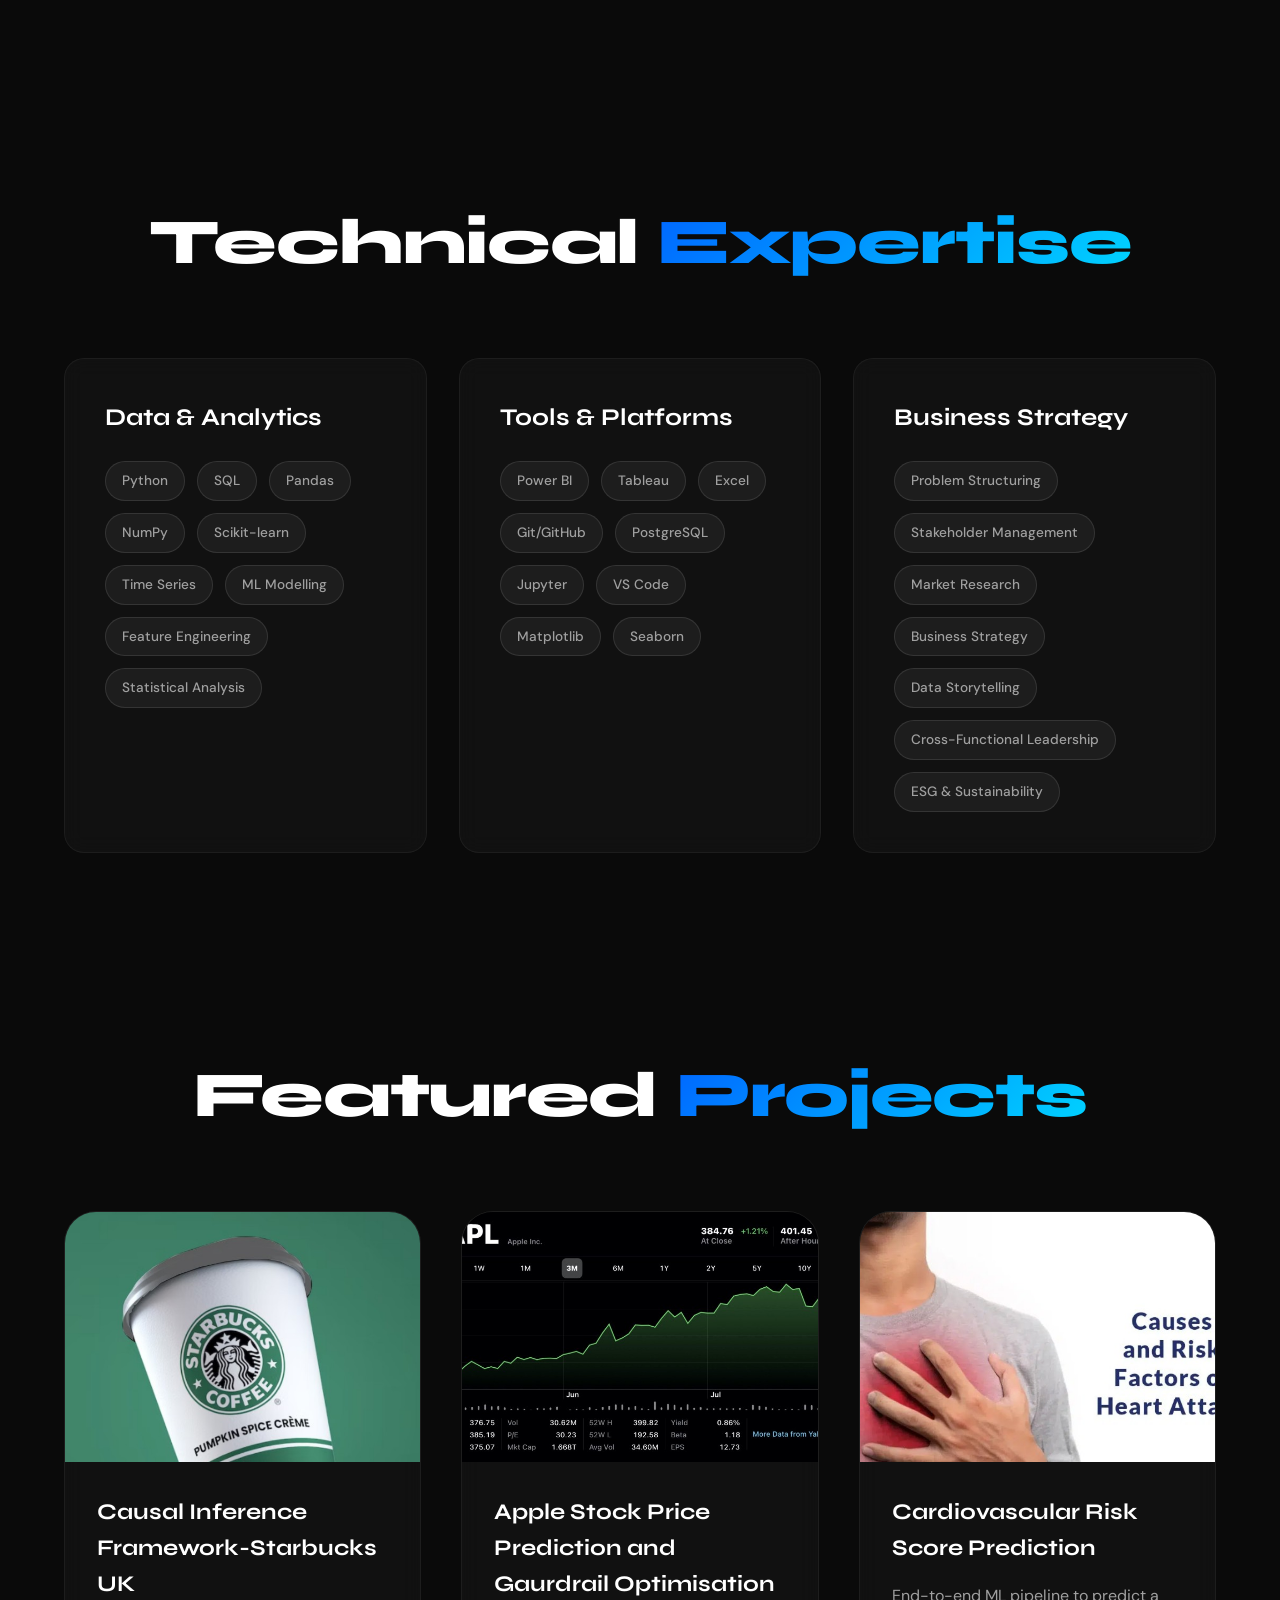
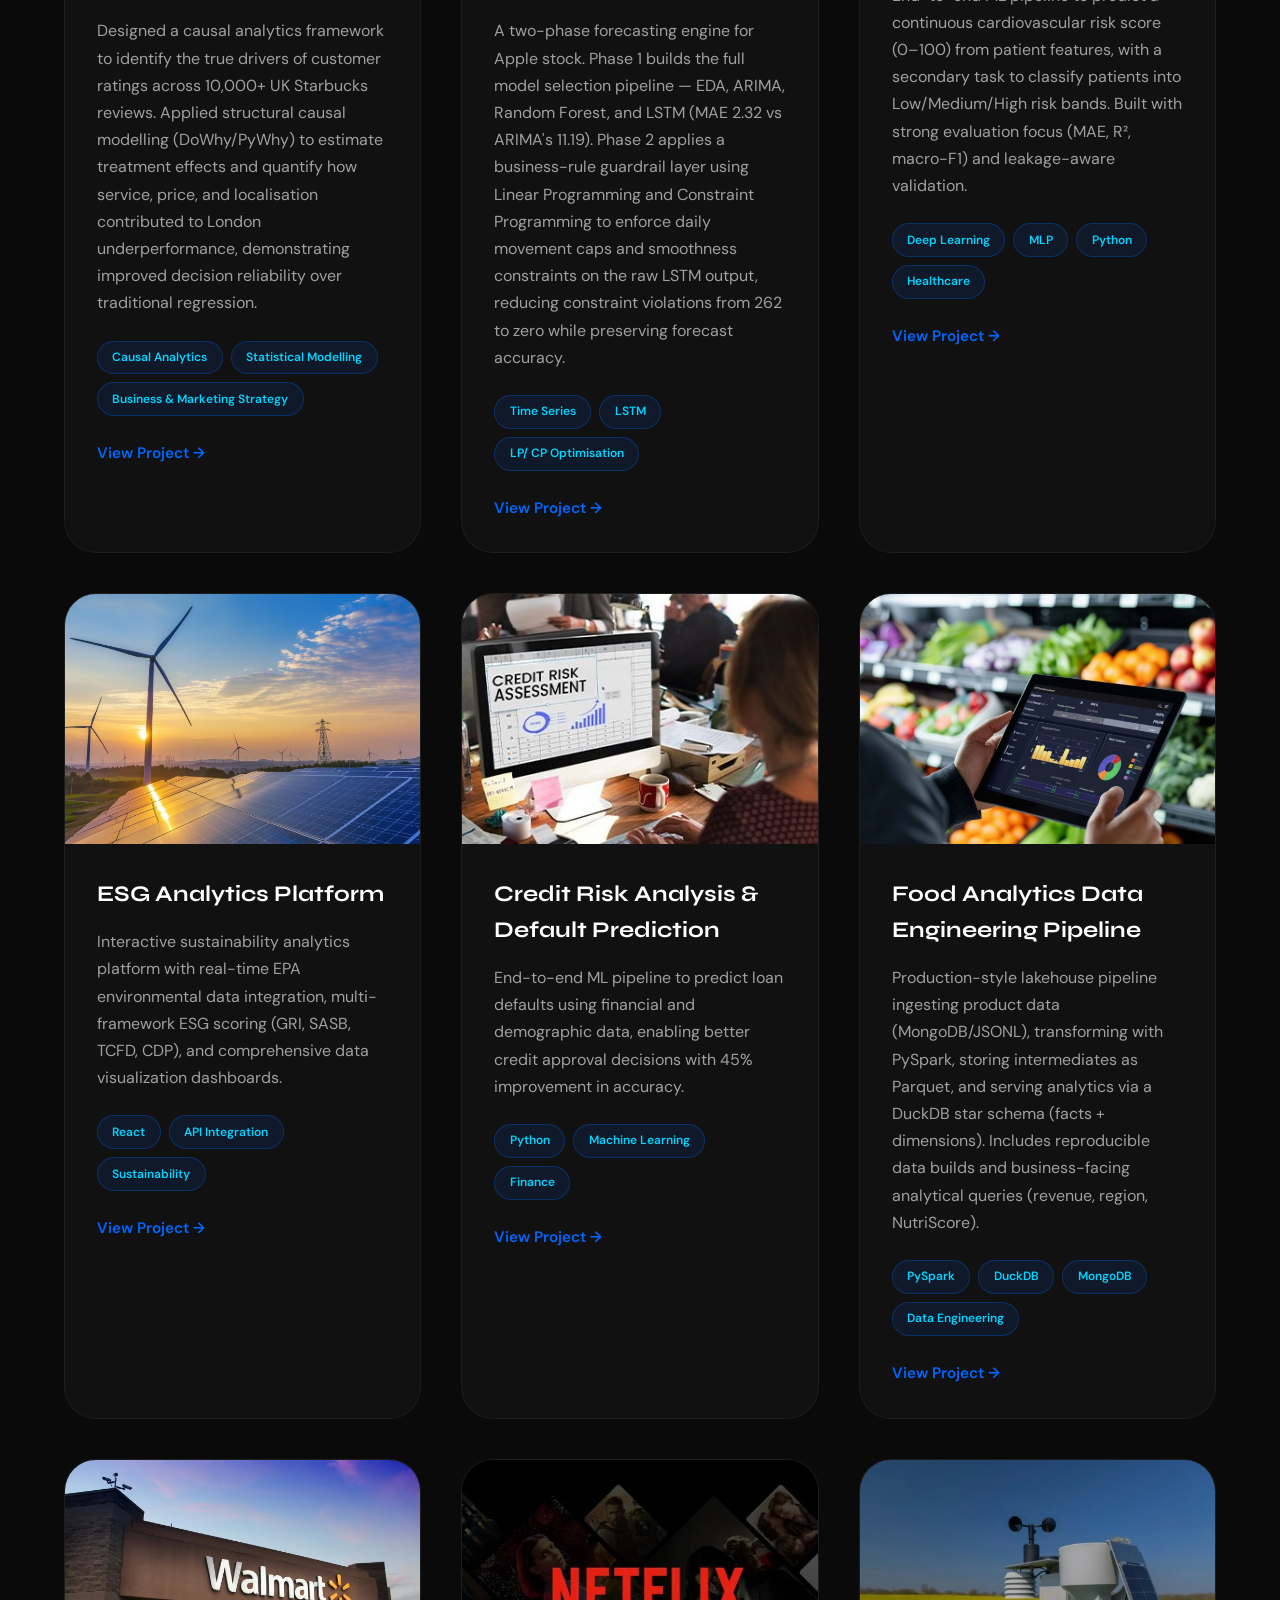
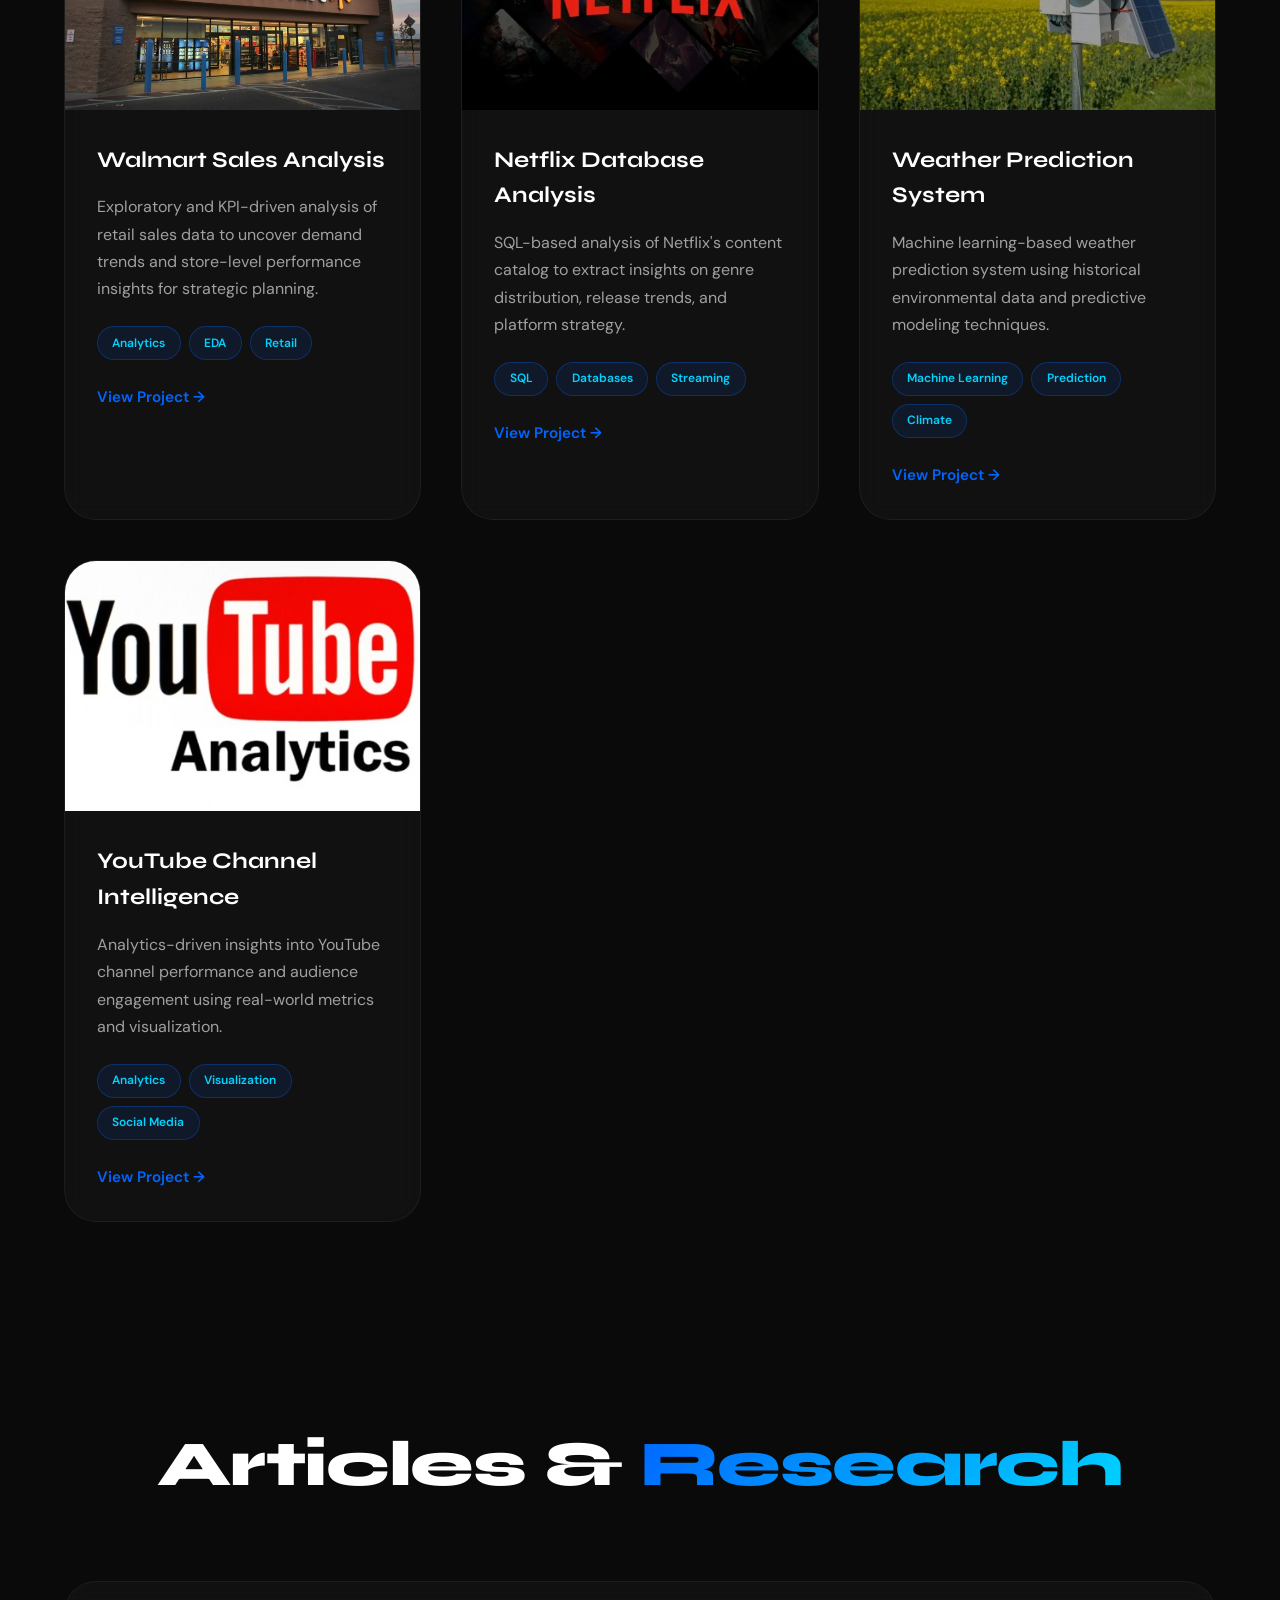
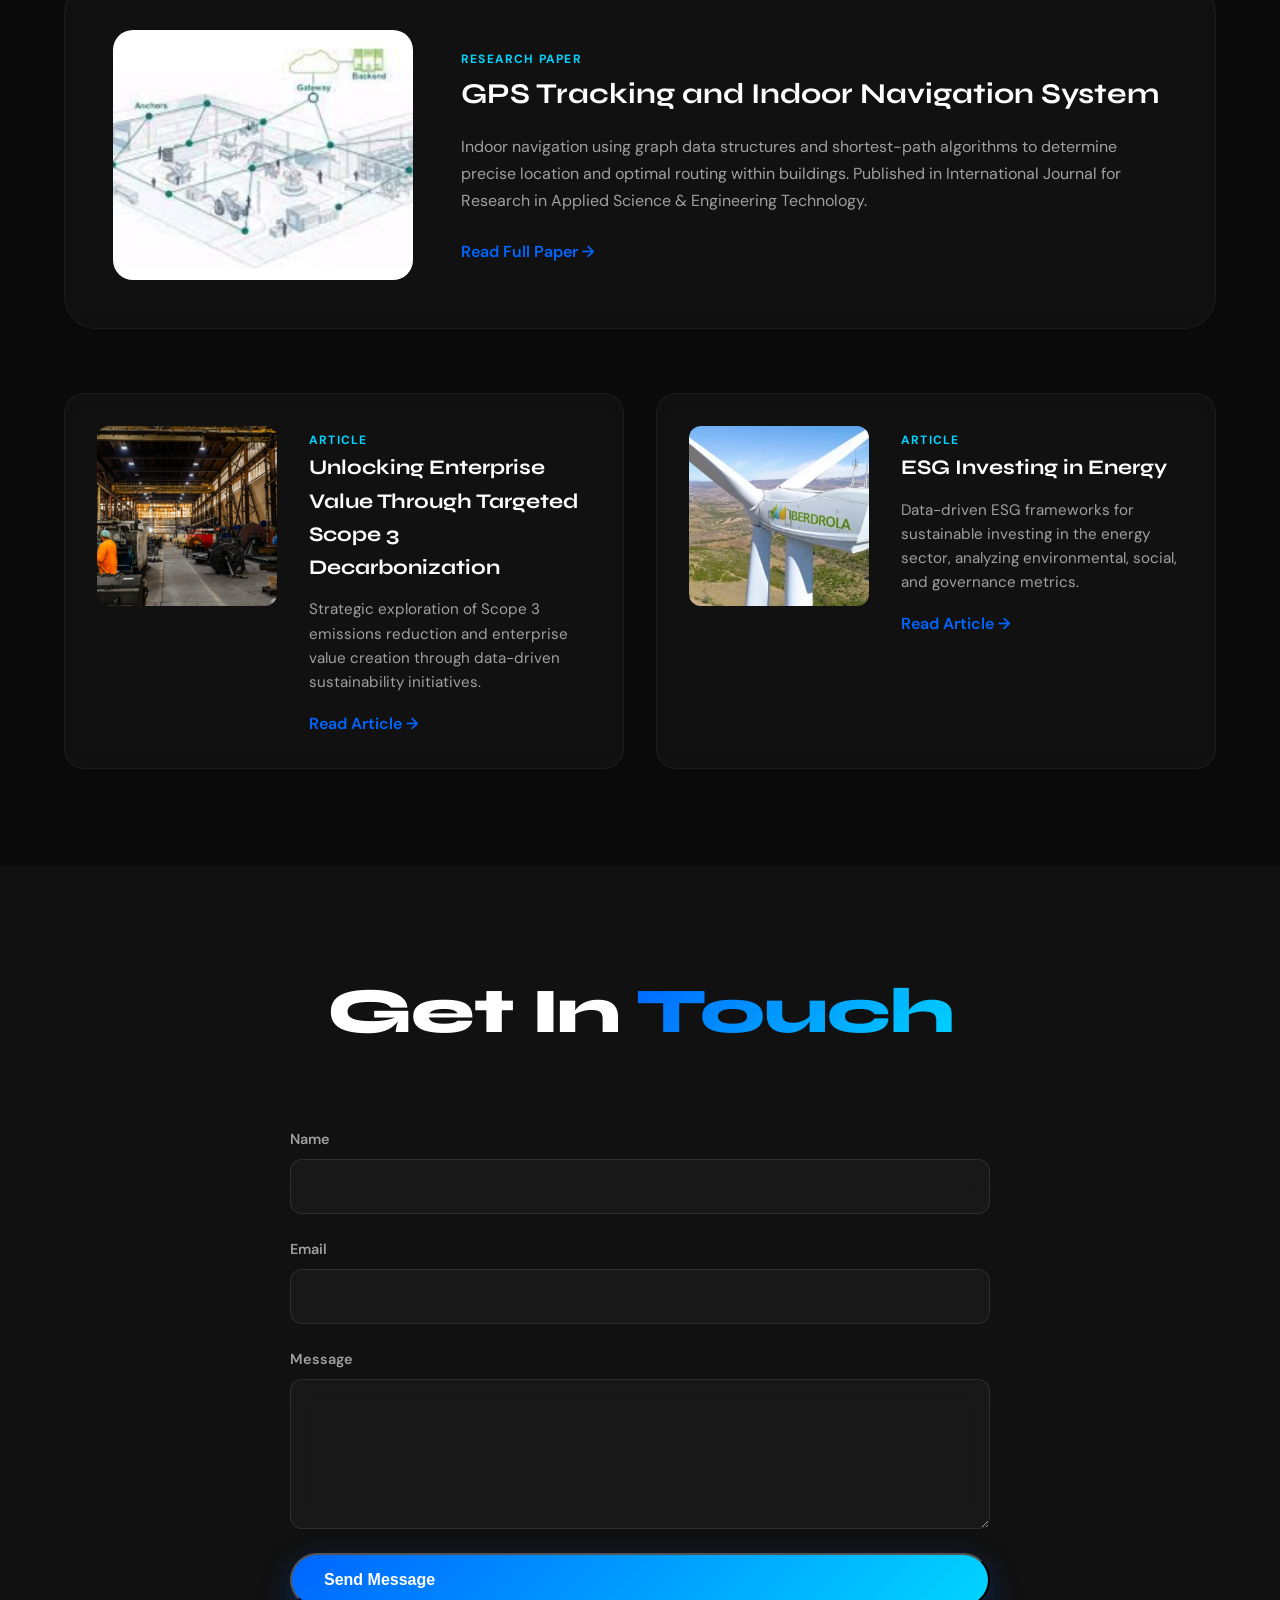
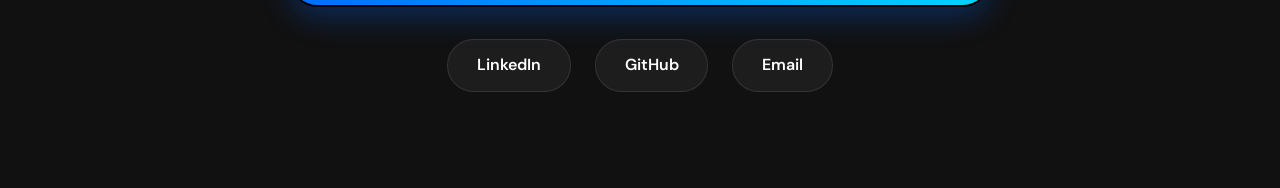
==== commit 275c9822: "Adding prof experience Updated professional title and enhanced project descriptions for clarity and " ====
--- a/index.html
+++ b/index.html
@@ -1036,12 +1036,18 @@
     <div class="hero-container">
       <div class="hero-content fade-in-up">
         <h1>Vedant Bhatia</h1>
-        <h2>Data Analytics & Business Strategy</h2>
+        <h2>Data Scientist & Business Strategy</h2>
         <p>
-          Data-driven analyst transforming complex datasets into actionable insights. 
-          MSc Business Analytics student at UCL with 3+ years of experience across 
-          startup operations, data science, and strategic analytics. Specialized in 
-          Python, SQL, machine learning, and ESG sustainability analytics.
+          Data Scientist with experience analysing large complex datasets, 
+          developing predictive models, and delivering actionable insights to 
+          technical and non-technical stakeholders. Currently building compliance 
+          analytics pipelines at dss+ on Azure, with hands-on experience across 
+          Python, Pandas, Scikit-learn, SQL, and Power BI. Proven ability to perform 
+          end-to-end ML workflows including feature engineering, EDA, model development 
+          and evaluation with additional exposure to LLM integration via Azure OpenAI. 
+          Strong communicator with a consistent track record of translating analytical 
+          complexity into strategic business impact across financial services, compliance, 
+          and operational environments.
         </p>
         <a href="Vedant_Bhatia_CV.pdf" class="btn-primary" download>
           Download CV
@@ -1068,9 +1074,20 @@
       <!-- Experience Column -->
       <div class="timeline-section">
         <h3>Professional Experience</h3>
+        <div class="timeline-item">
+          <span class="timeline-meta">2026 – Present</span>
+          <h4>Data Scientist Intern</h4>
+          <p class="timeline-org">dss+</p>
+          <ul>
+            <li>Analysed 8 years of ESG datasets using Python & SQL on Blob Storage, applying statistical modelling to surface compliance trends improving decision accuracy</li>
+            <li>Developed ML pipelines using Scikit-learn & Azure ML, performing feature engineering & EDA across fragmented datasets, cutting preparation time by 25%</li>
+            <li>Built Power BI dashboards translating model outputs into stakeholder narratives, reducing reporting requests by 30% & accelerating strategic decision-making.</li>
+            <li>Collaborated with AI engineers under Agile delivery to integrate LLM-powered tools via Azure OpenAI, expanding team AI capability across compliance workflows.</li>
+          </ul>
+        </div>
         
         <div class="timeline-item">
-          <span class="timeline-meta">2025 – Present</span>
+          <span class="timeline-meta">2025 – 2026</span>
           <h4>Operations Intern</h4>
           <p class="timeline-org">Potentia</p>
           <ul>
@@ -1883,4 +1900,4 @@
       }
     }
     
-    /* Improve scr+    /* Improve scr
